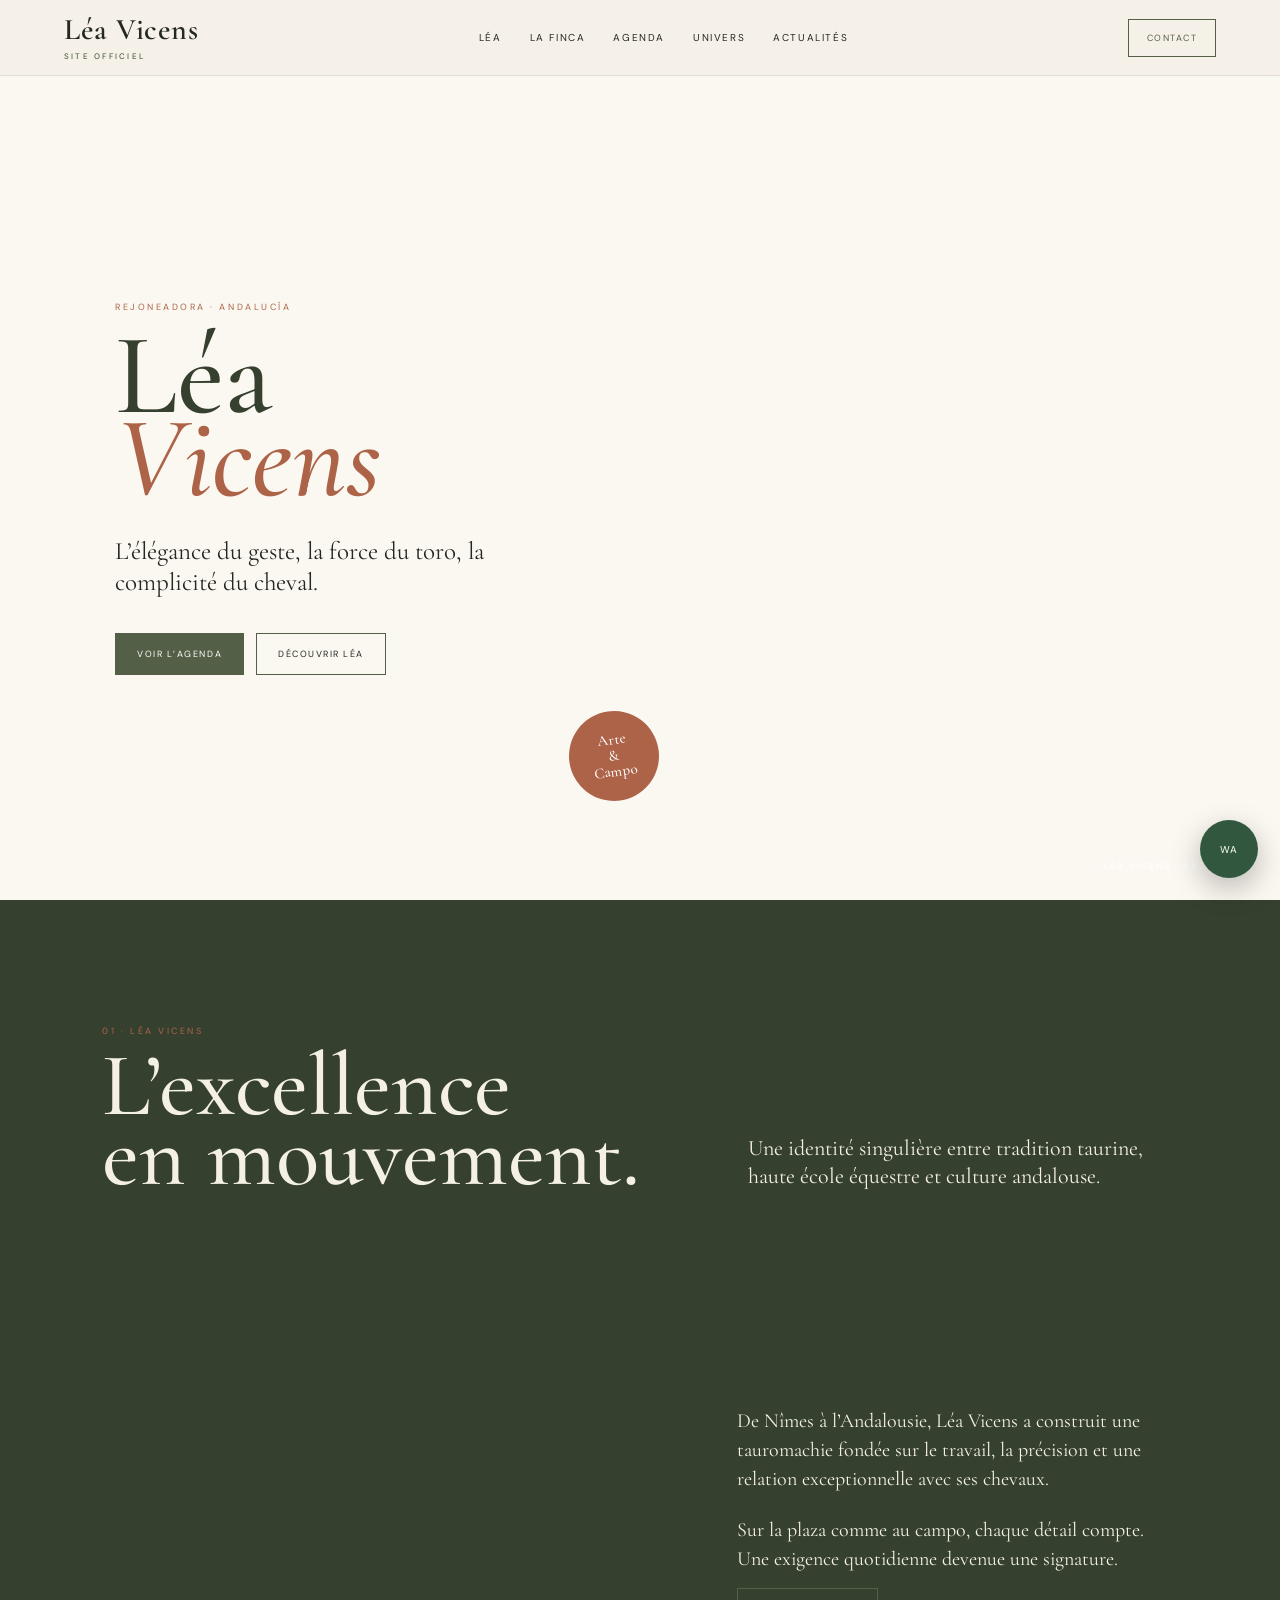
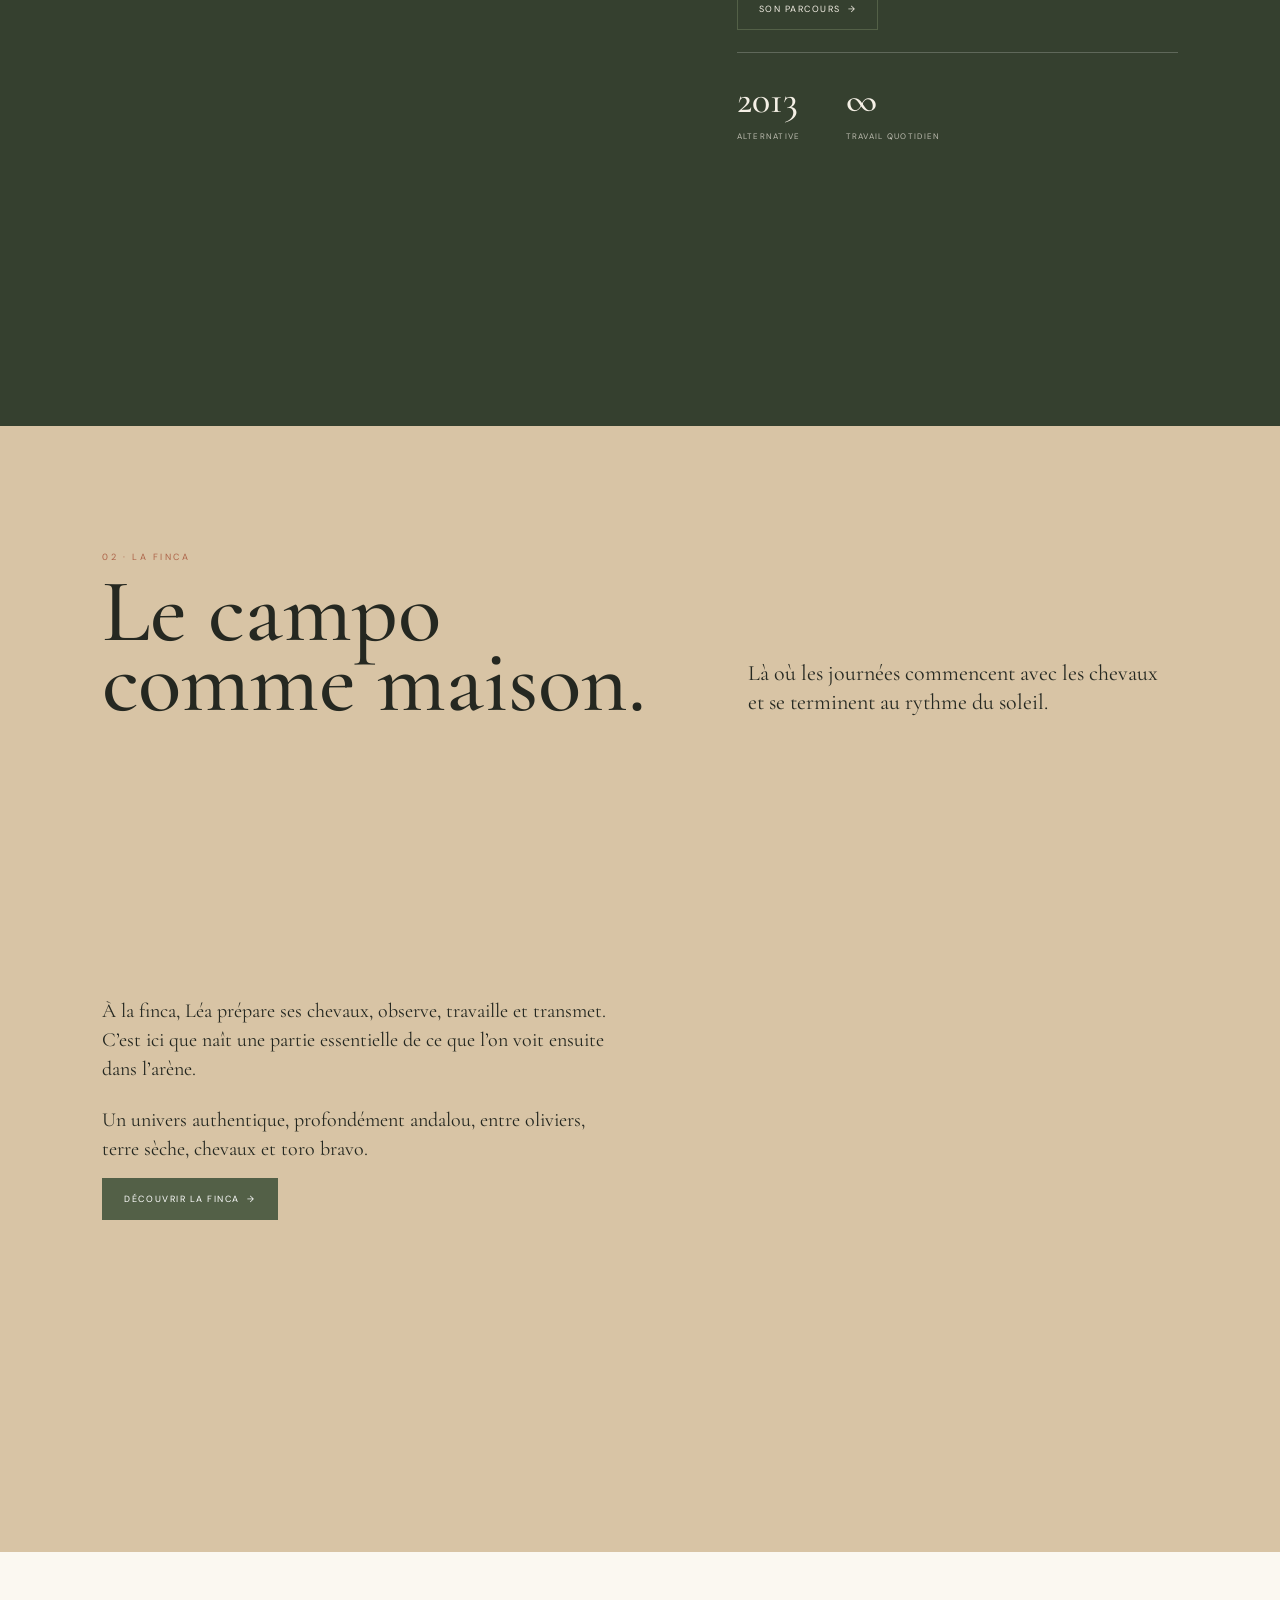
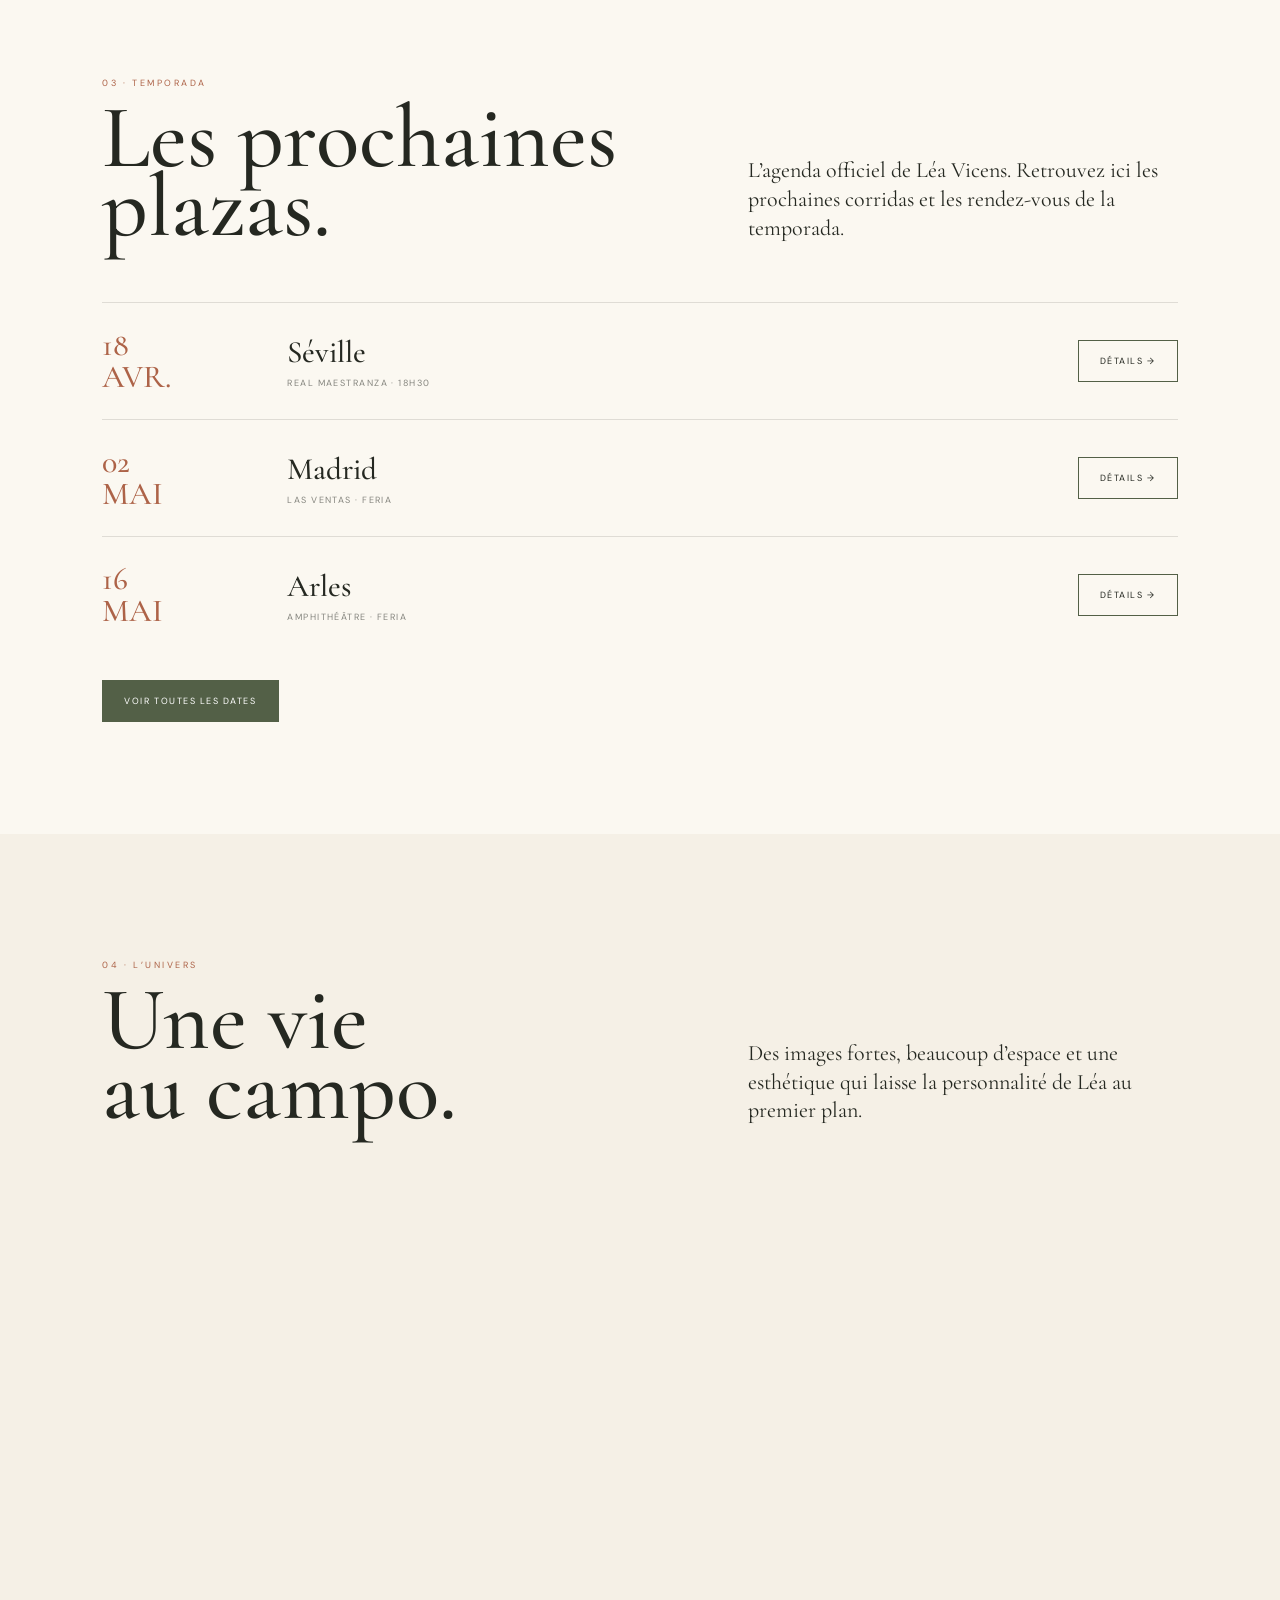
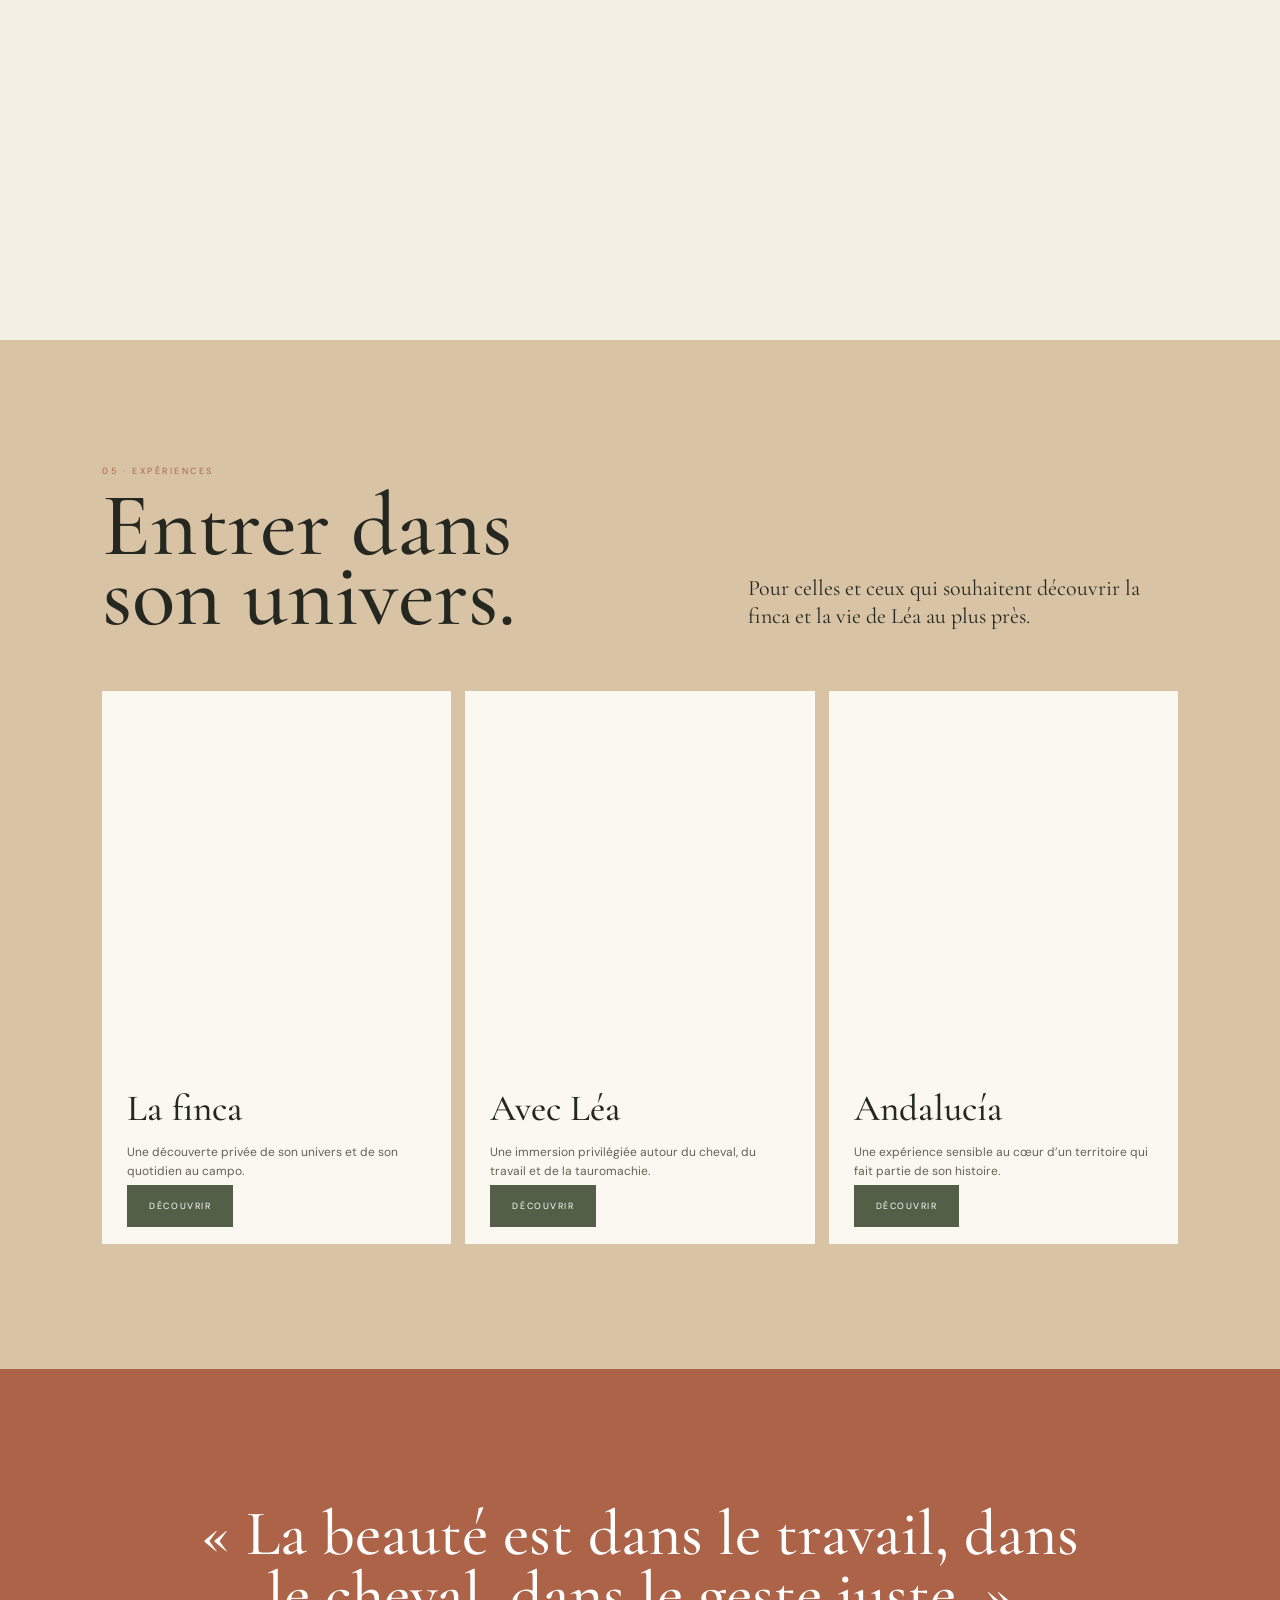
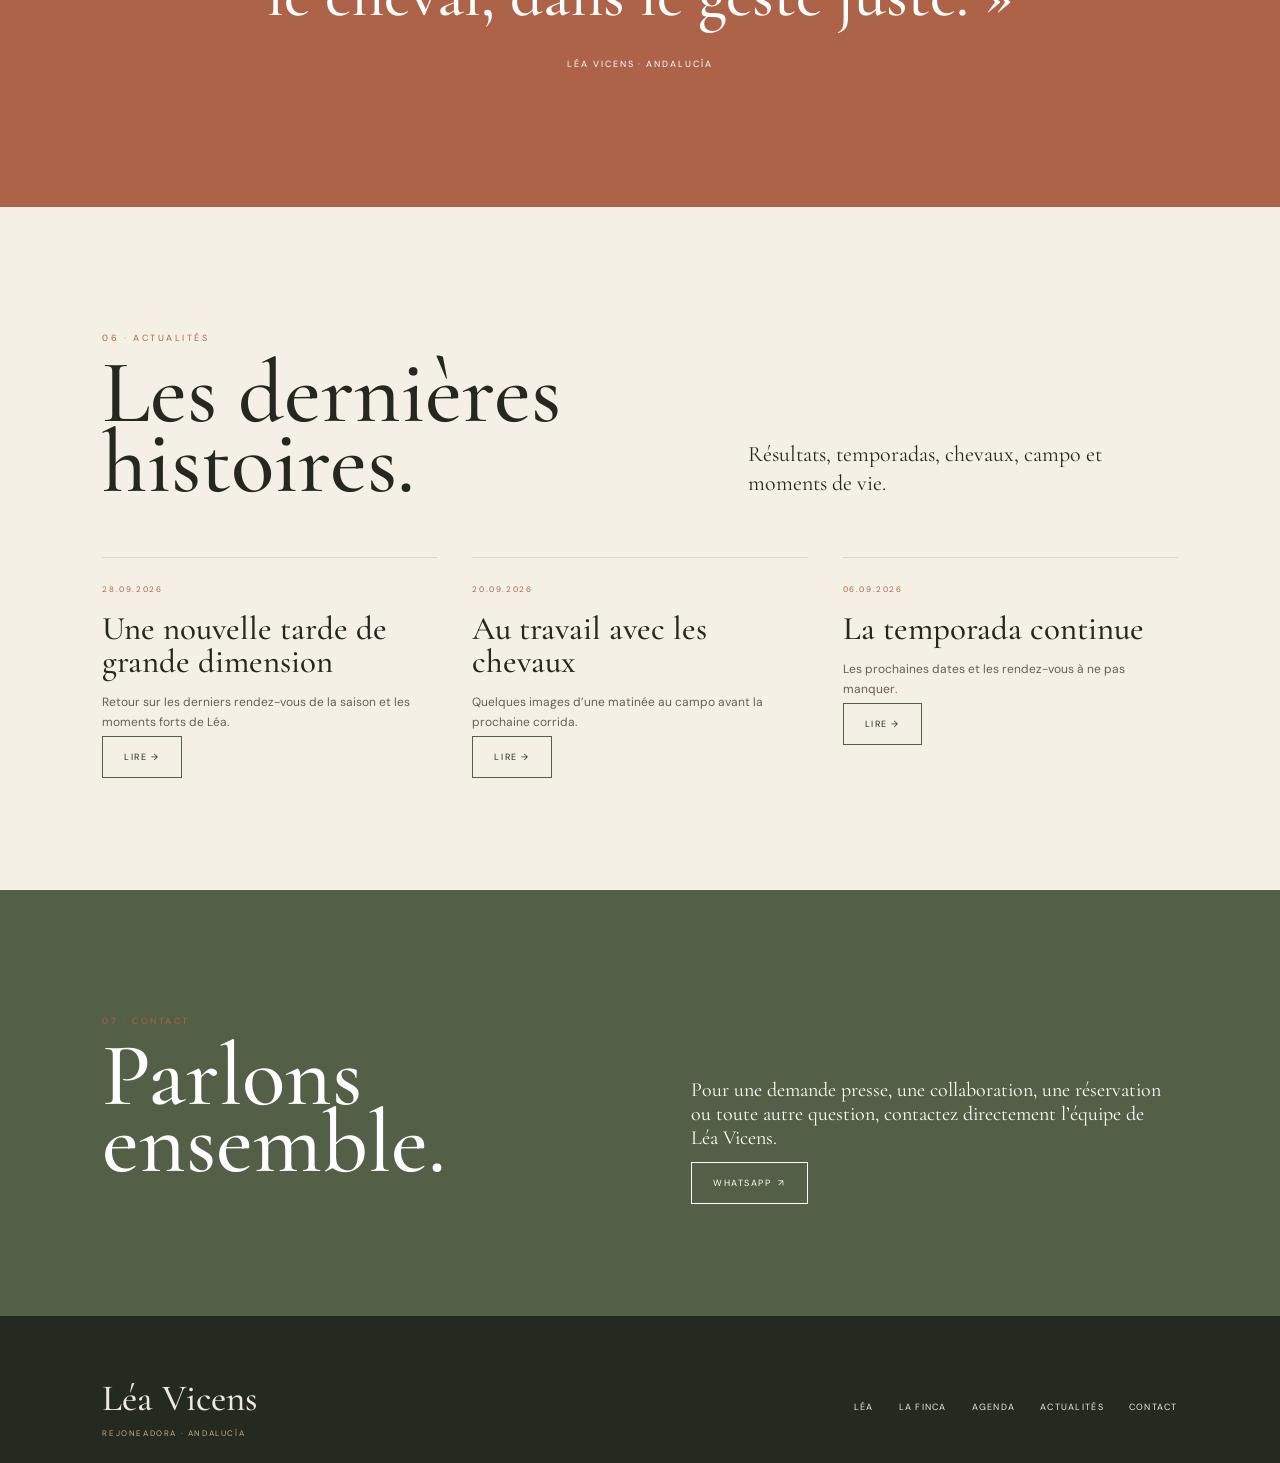
==== index.html @ 9c81cb66 "Add files via upload" ====
<!doctype html>
<html lang="fr">
<head>
<meta charset="utf-8">
<meta name="viewport" content="width=device-width,initial-scale=1">
<title>Léa Vicens — Site officiel · Concept</title>
<link rel="preconnect" href="https://fonts.googleapis.com">
<link href="https://fonts.googleapis.com/css2?family=Cormorant+Garamond:wght@400;500;600;700&family=DM+Sans:wght@400;500;600&display=swap" rel="stylesheet">
<style>
:root{--olive:#536047;--olive2:#35402f;--terr:#ad6348;--sand:#d8c4a5;--cream:#f5f0e6;--paper:#fbf8f1;--ink:#252821;--white:#fffdf8}
*{box-sizing:border-box}html{scroll-behavior:smooth}body{margin:0;background:var(--cream);color:var(--ink);font-family:"DM Sans",sans-serif}
a{color:inherit;text-decoration:none}.nav{height:76px;position:fixed;z-index:20;top:0;left:0;right:0;display:flex;align-items:center;justify-content:space-between;padding:0 5vw;background:rgba(245,240,230,.88);backdrop-filter:blur(16px);border-bottom:1px solid #25282118}
.brand{font:600 30px/1 "Cormorant Garamond";letter-spacing:.03em}.brand small{display:block;font:500 8px/1 "DM Sans";letter-spacing:.28em;text-transform:uppercase;margin-top:7px;color:var(--olive)}
.links{display:flex;gap:28px;text-transform:uppercase;font-size:10px;letter-spacing:.16em}.links a:hover{color:var(--terr)}
.reserve{padding:12px 18px;border:1px solid var(--olive);font-size:9px;letter-spacing:.16em;text-transform:uppercase;color:var(--olive)}
.hero{min-height:100svh;padding-top:76px;display:grid;grid-template-columns:48% 52%;background:var(--paper)}
.hero-left{display:flex;flex-direction:column;justify-content:center;padding:8vw 6vw 8vw 9vw;position:relative}
.eyebrow{font-size:9px;letter-spacing:.28em;text-transform:uppercase;color:var(--terr)}
.hero h1{font:500 clamp(76px,9vw,145px)/.72 "Cormorant Garamond";margin:22px 0 35px;color:var(--olive2)}
.hero h1 em{font-style:italic;color:var(--terr)}
.hero-copy{font:400 25px/1.25 "Cormorant Garamond";max-width:450px;margin-bottom:34px}
.actions{display:flex;gap:12px;flex-wrap:wrap}.btn{padding:14px 21px;font-size:9px;letter-spacing:.17em;text-transform:uppercase;border:1px solid var(--olive);transition:.25s}.btn.primary{background:var(--olive);color:#fff}.btn:hover{background:var(--terr);border-color:var(--terr);color:#fff}
.hero-right{position:relative;min-height:calc(100svh - 76px);background:url("https://images.unsplash.com/photo-1516734212186-a967f81ad0d7?auto=format&fit=crop&w=1500&q=88") center/cover}
.hero-right:after{content:"LÉA VICENS  ·  ANDALUCÍA";position:absolute;bottom:28px;right:30px;color:white;font-size:9px;letter-spacing:.22em}
.seal{position:absolute;left:-45px;bottom:12%;width:90px;height:90px;border-radius:50%;background:var(--terr);color:white;display:grid;place-items:center;text-align:center;font:500 15px/1.05 "Cormorant Garamond";transform:rotate(-8deg);z-index:2}
.section{padding:125px 8vw}.section.olive{background:var(--olive2);color:var(--cream)}.section.sand{background:var(--sand)}
.head{display:flex;justify-content:space-between;gap:50px;align-items:flex-end;margin-bottom:60px}.head h2{font:500 clamp(55px,7vw,95px)/.78 "Cormorant Garamond";margin:14px 0 0}.lead{max-width:430px;font:400 22px/1.3 "Cormorant Garamond"}
.story{display:grid;grid-template-columns:1fr .85fr;gap:9vw;align-items:center}.story-img{height:650px;background:url("https://images.unsplash.com/photo-1534773728080-33d31da27ae5?auto=format&fit=crop&w=1200&q=88") center/cover}.story-copy p{font:20px/1.45 "Cormorant Garamond";margin:0 0 22px}.smallline{display:flex;gap:45px;border-top:1px solid #ffffff35;padding-top:24px;margin-top:35px}.smallline b{font:38px "Cormorant Garamond";font-weight:500;display:block}.smallline span{font-size:8px;letter-spacing:.16em;text-transform:uppercase;opacity:.7}
.agenda{background:var(--paper)}.agenda-row{display:grid;grid-template-columns:150px 1fr auto;gap:35px;align-items:center;border-top:1px solid #25282122;padding:26px 0}.agenda-row:last-child{border-bottom:1px solid #25282122}.date{font:500 32px/1 "Cormorant Garamond";color:var(--terr)}.place{font:500 31px "Cormorant Garamond"}.detail{font-size:9px;letter-spacing:.16em;text-transform:uppercase;opacity:.55;margin-top:6px}
.gallery{display:grid;grid-template-columns:1.05fr .95fr .95fr;grid-template-rows:310px 310px;gap:10px}.g{background-size:cover;background-position:center}.g1{grid-row:span 2;background-image:url("https://images.unsplash.com/photo-1553284965-83fd3e82fa5a?auto=format&fit=crop&w=1200&q=88")}.g2{background-image:url("https://images.unsplash.com/photo-1551884831-bbf3cdc6469e?auto=format&fit=crop&w=1000&q=88")}.g3{background-image:url("https://images.unsplash.com/photo-1520637836862-4d197d17c46a?auto=format&fit=crop&w=1000&q=88")}.g4{background-image:url("https://images.unsplash.com/photo-1500534623283-312aade485b7?auto=format&fit=crop&w=1000&q=88")}.g5{background-image:url("https://images.unsplash.com/photo-1504595403659-9088ce801e29?auto=format&fit=crop&w=1000&q=88")}
.cards{display:grid;grid-template-columns:repeat(3,1fr);gap:14px}.card{background:var(--paper)}.card-img{height:370px;background-size:cover;background-position:center}.c1{background-image:url("https://images.unsplash.com/photo-1553284965-83fd3e82fa5a?auto=format&fit=crop&w=1000&q=88")}.c2{background-image:url("https://images.unsplash.com/photo-1516734212186-a967f81ad0d7?auto=format&fit=crop&w=1000&q=88")}.c3{background-image:url("https://images.unsplash.com/photo-1534773728080-33d31da27ae5?auto=format&fit=crop&w=1000&q=88")}.cardbody{padding:25px 25px 30px}.card h3{font:500 37px "Cormorant Garamond";margin:0 0 10px}.card p{font-size:12px;line-height:1.6;color:#666054}
.quote{padding:135px 10vw;text-align:center;background:var(--terr);color:#fff}.quote p{font:500 clamp(42px,5vw,70px)/.95 "Cormorant Garamond";max-width:900px;margin:0 auto 25px}.quote small{font-size:9px;letter-spacing:.22em;text-transform:uppercase}
.news{display:grid;grid-template-columns:repeat(3,1fr);gap:35px}.news article{border-top:1px solid #25282122;padding-top:18px}.news time{font-size:8px;letter-spacing:.2em;text-transform:uppercase;color:var(--terr)}.news h3{font:500 33px/1 "Cormorant Garamond";margin:15px 0}.news p{font-size:12px;line-height:1.6;color:#665f54}
.contact{background:var(--olive);color:white;display:grid;grid-template-columns:1fr 1fr;gap:8vw;align-items:end}.contact h2{font:500 clamp(60px,7vw,100px)/.75 "Cormorant Garamond";margin:15px 0}.contact p{font:20px "Cormorant Garamond";max-width:470px}.contact .btn{border-color:#fff;color:#fff}.contact .btn:hover{border-color:var(--terr);background:var(--terr)}
footer{background:#252a20;color:#eee8dc;padding:60px 8vw 25px;display:flex;justify-content:space-between;gap:40px}.footerbrand{font:500 37px "Cormorant Garamond"}.footerbrand span{display:block;font:8px "DM Sans";letter-spacing:.2em;text-transform:uppercase;color:#c6a98c;margin-top:7px}.footlinks{font-size:9px;letter-spacing:.14em;text-transform:uppercase;display:flex;gap:25px;align-items:center}
.wa{position:fixed;z-index:30;right:22px;bottom:22px;width:58px;height:58px;border-radius:50%;background:#31583e;color:white;display:grid;place-items:center;font-size:10px;letter-spacing:.1em;box-shadow:0 10px 30px #0004}
@media(max-width:850px){
 .links{display:none}.reserve{display:none}.nav{height:68px}.hero{grid-template-columns:1fr;padding-top:68px}.hero-left{min-height:72vh;padding:80px 8vw 55px}.hero-right{min-height:58vh}.seal{left:auto;right:20px;bottom:30px}
 .section{padding:85px 7vw}.head{display:block;margin-bottom:42px}.lead{margin-top:25px}.story{grid-template-columns:1fr;gap:35px}.story-img{height:510px}.agenda-row{grid-template-columns:70px 1fr;gap:18px}.agenda-row .btn{grid-column:2;justify-self:start}.place{font-size:28px}
 .gallery{grid-template-columns:1fr 1fr;grid-template-rows:250px 250px 250px}.g1{grid-row:span 2}.g5{grid-column:span 2}.cards,.news{grid-template-columns:1fr}.card-img{height:340px}.quote{padding:95px 8vw}.contact{grid-template-columns:1fr}.contact h2{font-size:70px}footer{display:block}.footlinks{margin-top:30px;flex-wrap:wrap}
}
</style>
</head>
<body>
<nav class="nav"><a class="brand" href="#">Léa Vicens<small>Site officiel</small></a><div class="links"><a href="#lea">Léa</a><a href="#finca">La finca</a><a href="#agenda">Agenda</a><a href="#univers">Univers</a><a href="#actualites">Actualités</a></div><a class="reserve" href="#contact">Contact</a></nav>

<section class="hero">
 <div class="hero-left"><div class="eyebrow">Rejoneadora · Andalucía</div><h1>Léa<br><em>Vicens</em></h1><div class="hero-copy">L’élégance du geste, la force du toro, la complicité du cheval.</div><div class="actions"><a class="btn primary" href="#agenda">Voir l’agenda</a><a class="btn" href="#lea">Découvrir Léa</a></div></div>
 <div class="hero-right"><div class="seal">Arte<br>&amp;<br>Campo</div></div>
</section>

<section class="section olive" id="lea"><div class="head"><div><div class="eyebrow">01 · Léa Vicens</div><h2>L’excellence<br>en mouvement.</h2></div><div class="lead">Une identité singulière entre tradition taurine, haute école équestre et culture andalouse.</div></div>
 <div class="story"><div class="story-img"></div><div class="story-copy"><p>De Nîmes à l’Andalousie, Léa Vicens a construit une tauromachie fondée sur le travail, la précision et une relation exceptionnelle avec ses chevaux.</p><p>Sur la plaza comme au campo, chaque détail compte. Une exigence quotidienne devenue une signature.</p><a class="btn" href="#">Son parcours&nbsp; →</a><div class="smallline"><div><b>2013</b><span>Alternative</span></div><div><b>∞</b><span>Travail quotidien</span></div></div></div></div>
</section>

<section class="section sand" id="finca"><div class="head"><div><div class="eyebrow">02 · La finca</div><h2>Le campo<br>comme maison.</h2></div><div class="lead">Là où les journées commencent avec les chevaux et se terminent au rythme du soleil.</div></div>
 <div class="story"><div class="story-copy"><p>À la finca, Léa prépare ses chevaux, observe, travaille et transmet. C’est ici que naît une partie essentielle de ce que l’on voit ensuite dans l’arène.</p><p>Un univers authentique, profondément andalou, entre oliviers, terre sèche, chevaux et toro bravo.</p><a class="btn primary" href="#">Découvrir la finca&nbsp; →</a></div><div class="story-img" style="background-image:url('https://images.unsplash.com/photo-1500534623283-312aade485b7?auto=format&fit=crop&w=1200&q=88')"></div></div>
</section>

<section class="section agenda" id="agenda"><div class="head"><div><div class="eyebrow">03 · Temporada</div><h2>Les prochaines<br>plazas.</h2></div><div class="lead">L’agenda officiel de Léa Vicens. Retrouvez ici les prochaines corridas et les rendez-vous de la temporada.</div></div>
 <div class="agenda-row"><div class="date">18<br>AVR.</div><div><div class="place">Séville</div><div class="detail">Real Maestranza · 18h30</div></div><a class="btn" href="#">Détails →</a></div>
 <div class="agenda-row"><div class="date">02<br>MAI</div><div><div class="place">Madrid</div><div class="detail">Las Ventas · Feria</div></div><a class="btn" href="#">Détails →</a></div>
 <div class="agenda-row"><div class="date">16<br>MAI</div><div><div class="place">Arles</div><div class="detail">Amphithéâtre · Feria</div></div><a class="btn" href="#">Détails →</a></div>
 <div style="margin-top:35px"><a class="btn primary" href="#">Voir toutes les dates</a></div>
</section>

<section class="section" id="univers"><div class="head"><div><div class="eyebrow">04 · L’univers</div><h2>Une vie<br>au campo.</h2></div><div class="lead">Des images fortes, beaucoup d’espace et une esthétique qui laisse la personnalité de Léa au premier plan.</div></div>
 <div class="gallery"><div class="g g1"></div><div class="g g2"></div><div class="g g3"></div><div class="g g4"></div><div class="g g5"></div></div>
</section>

<section class="section sand"><div class="head"><div><div class="eyebrow">05 · Expériences</div><h2>Entrer dans<br>son univers.</h2></div><div class="lead">Pour celles et ceux qui souhaitent découvrir la finca et la vie de Léa au plus près.</div></div>
 <div class="cards"><article class="card"><div class="card-img c1"></div><div class="cardbody"><h3>La finca</h3><p>Une découverte privée de son univers et de son quotidien au campo.</p><a class="btn primary" href="#">Découvrir</a></div></article><article class="card"><div class="card-img c2"></div><div class="cardbody"><h3>Avec Léa</h3><p>Une immersion privilégiée autour du cheval, du travail et de la tauromachie.</p><a class="btn primary" href="#">Découvrir</a></div></article><article class="card"><div class="card-img c3"></div><div class="cardbody"><h3>Andalucía</h3><p>Une expérience sensible au cœur d’un territoire qui fait partie de son histoire.</p><a class="btn primary" href="#">Découvrir</a></div></article></div>
</section>

<section class="quote"><p>« La beauté est dans le travail, dans le cheval, dans le geste juste. »</p><small>Léa Vicens · Andalucía</small></section>

<section class="section" id="actualites"><div class="head"><div><div class="eyebrow">06 · Actualités</div><h2>Les dernières<br>histoires.</h2></div><div class="lead">Résultats, temporadas, chevaux, campo et moments de vie.</div></div>
 <div class="news"><article><time>28.09.2026</time><h3>Une nouvelle tarde de grande dimension</h3><p>Retour sur les derniers rendez-vous de la saison et les moments forts de Léa.</p><a class="btn" href="#">Lire →</a></article><article><time>20.09.2026</time><h3>Au travail avec les chevaux</h3><p>Quelques images d’une matinée au campo avant la prochaine corrida.</p><a class="btn" href="#">Lire →</a></article><article><time>06.09.2026</time><h3>La temporada continue</h3><p>Les prochaines dates et les rendez-vous à ne pas manquer.</p><a class="btn" href="#">Lire →</a></article></div>
</section>

<section class="section contact" id="contact"><div><div class="eyebrow">07 · Contact</div><h2>Parlons<br>ensemble.</h2></div><div><p>Pour une demande presse, une collaboration, une réservation ou toute autre question, contactez directement l’équipe de Léa Vicens.</p><a class="btn" href="https://wa.me/33674379982?text=Bonjour%2C%20je%20souhaite%20contacter%20L%C3%A9a%20Vicens." target="_blank">WhatsApp&nbsp; ↗</a></div></section>

<footer><div class="footerbrand">Léa Vicens<span>Rejoneadora · Andalucía</span></div><div class="footlinks"><a href="#lea">Léa</a><a href="#finca">La finca</a><a href="#agenda">Agenda</a><a href="#actualites">Actualités</a><a href="#contact">Contact</a></div></footer>
<a class="wa" href="https://wa.me/33674379982" target="_blank">WA</a>
</body></html>
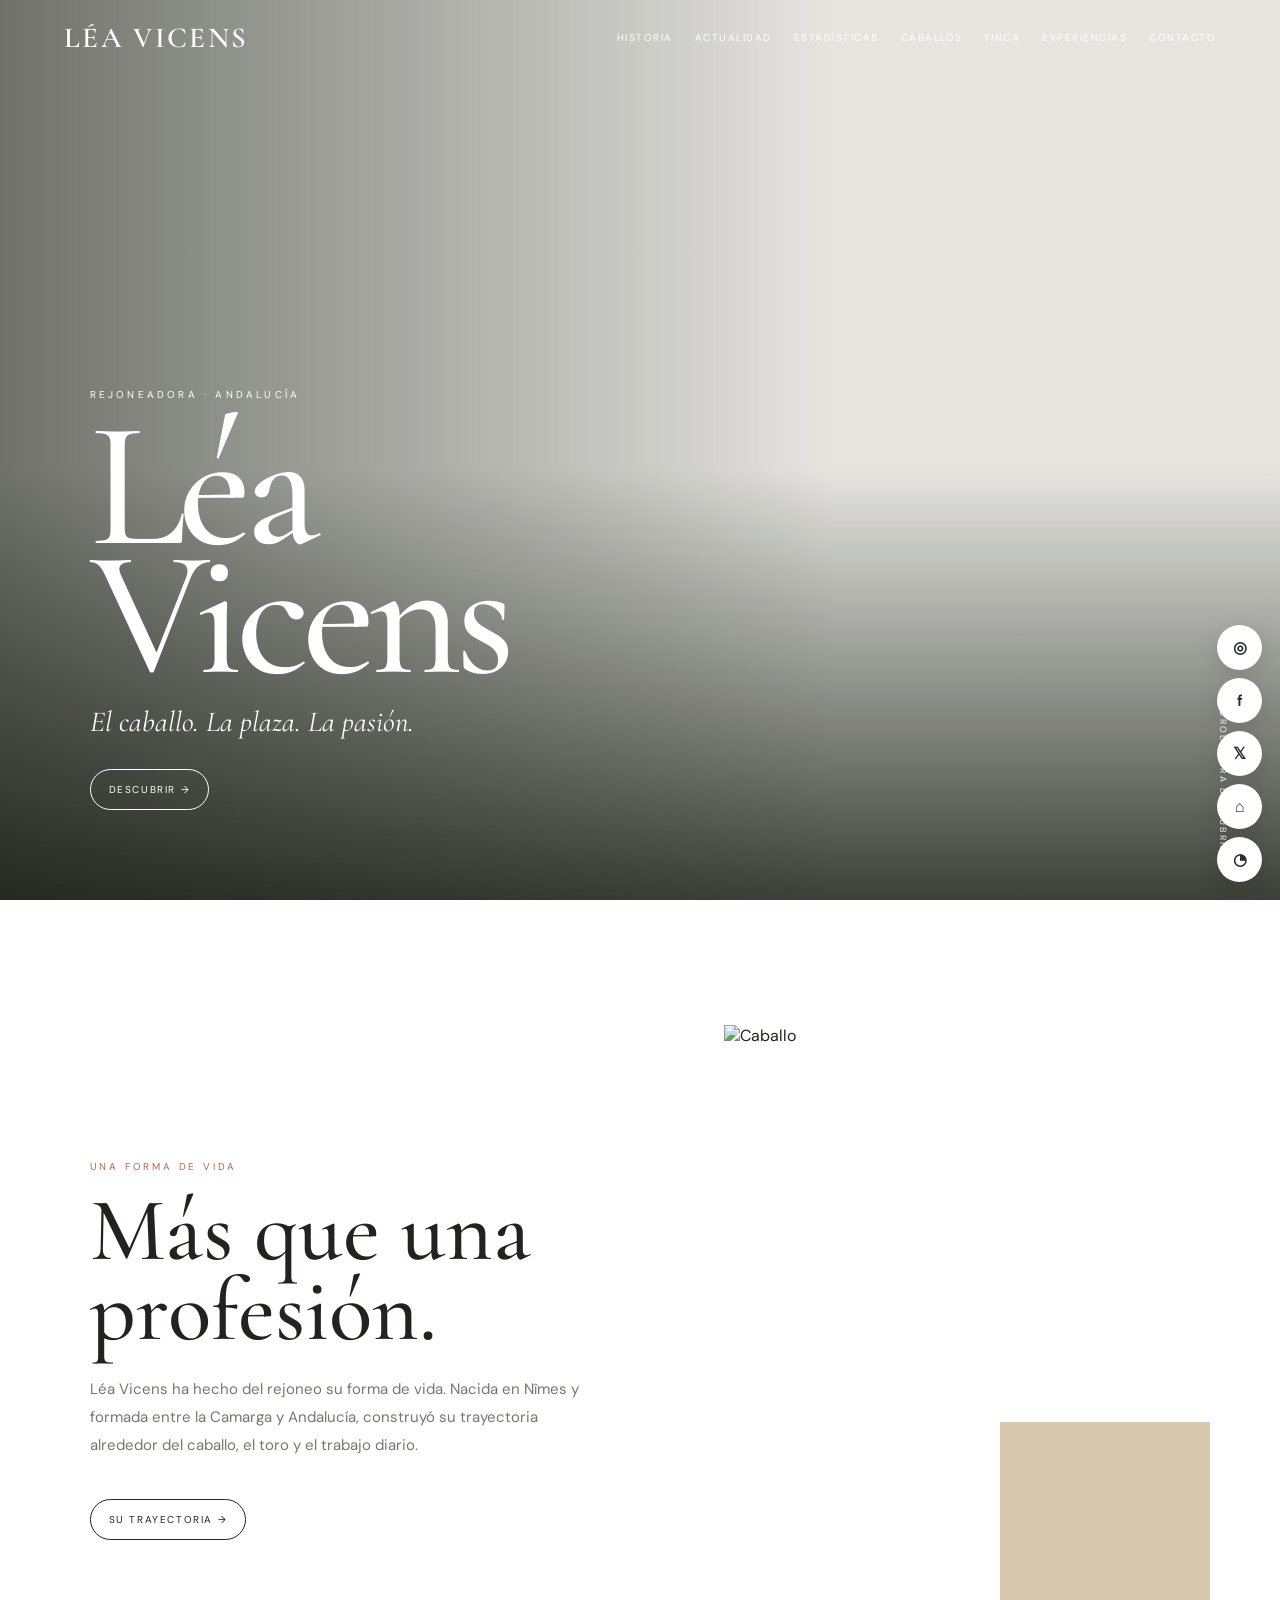
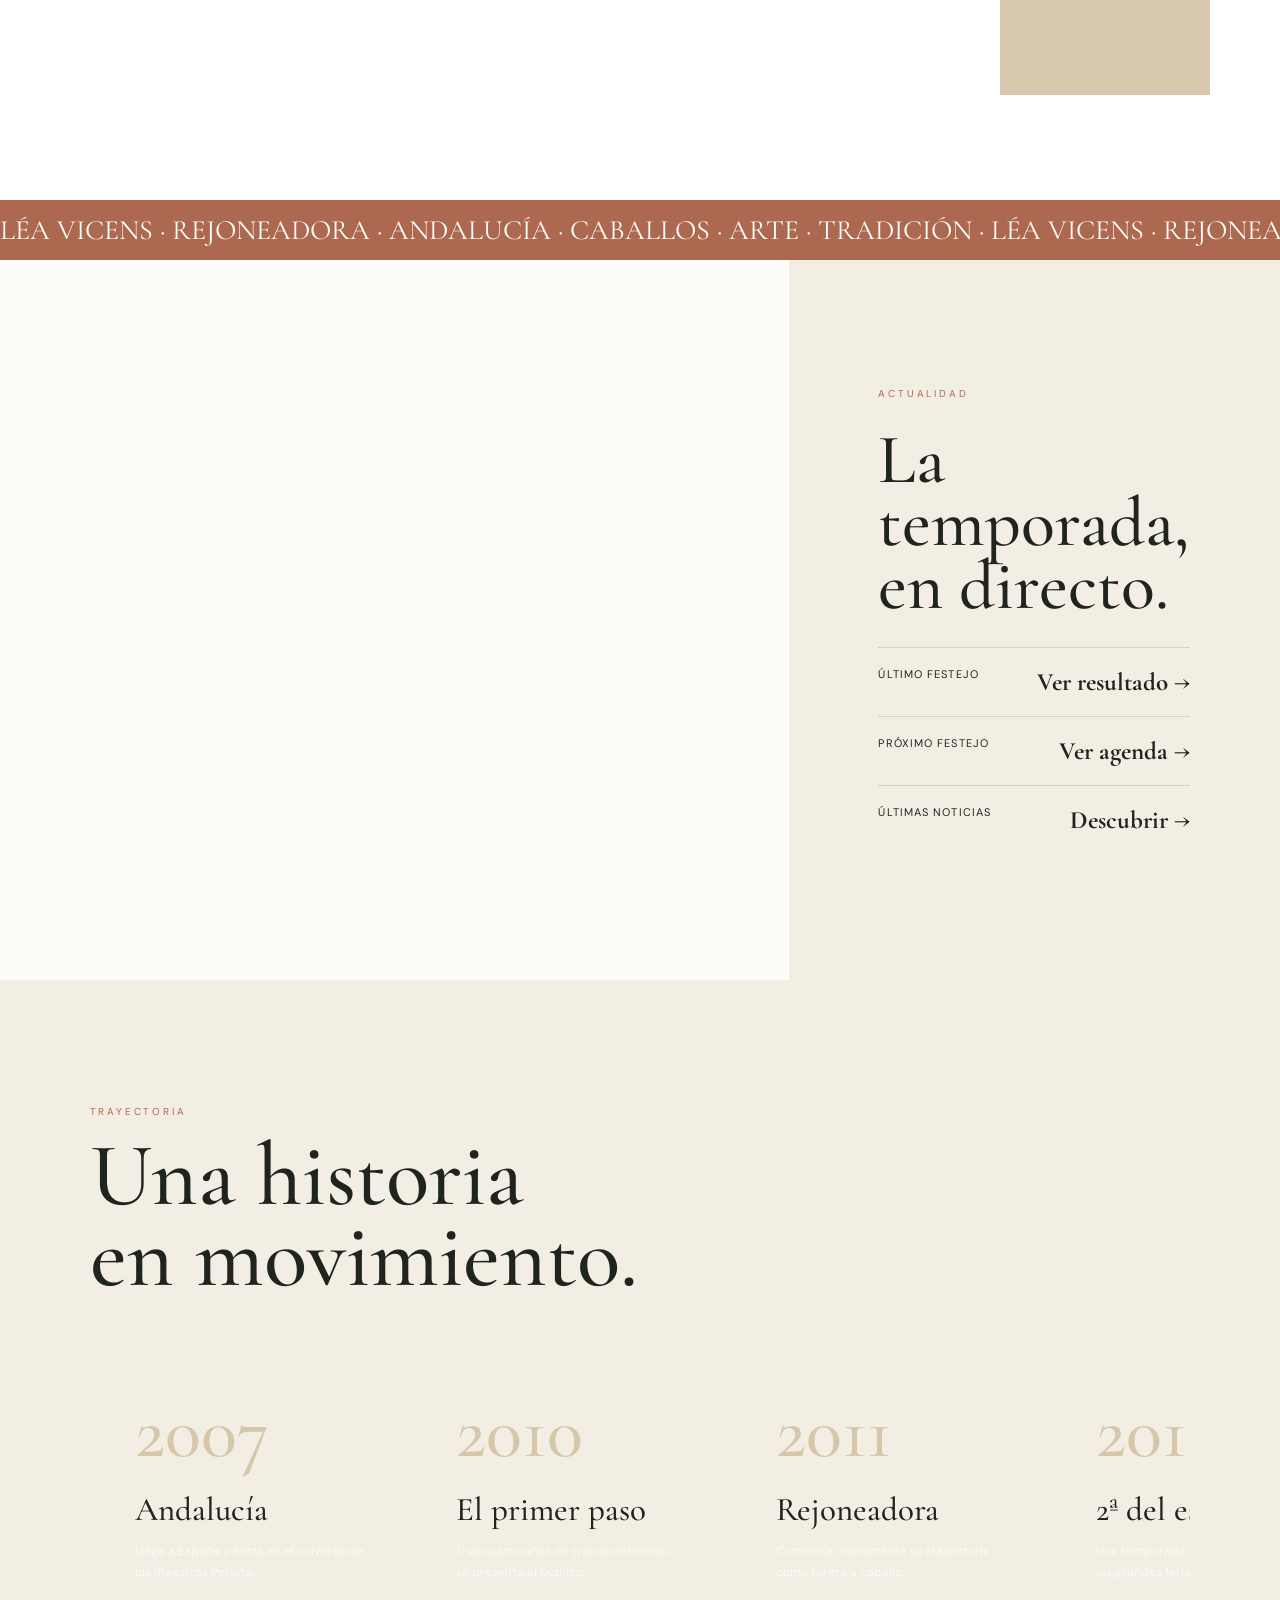
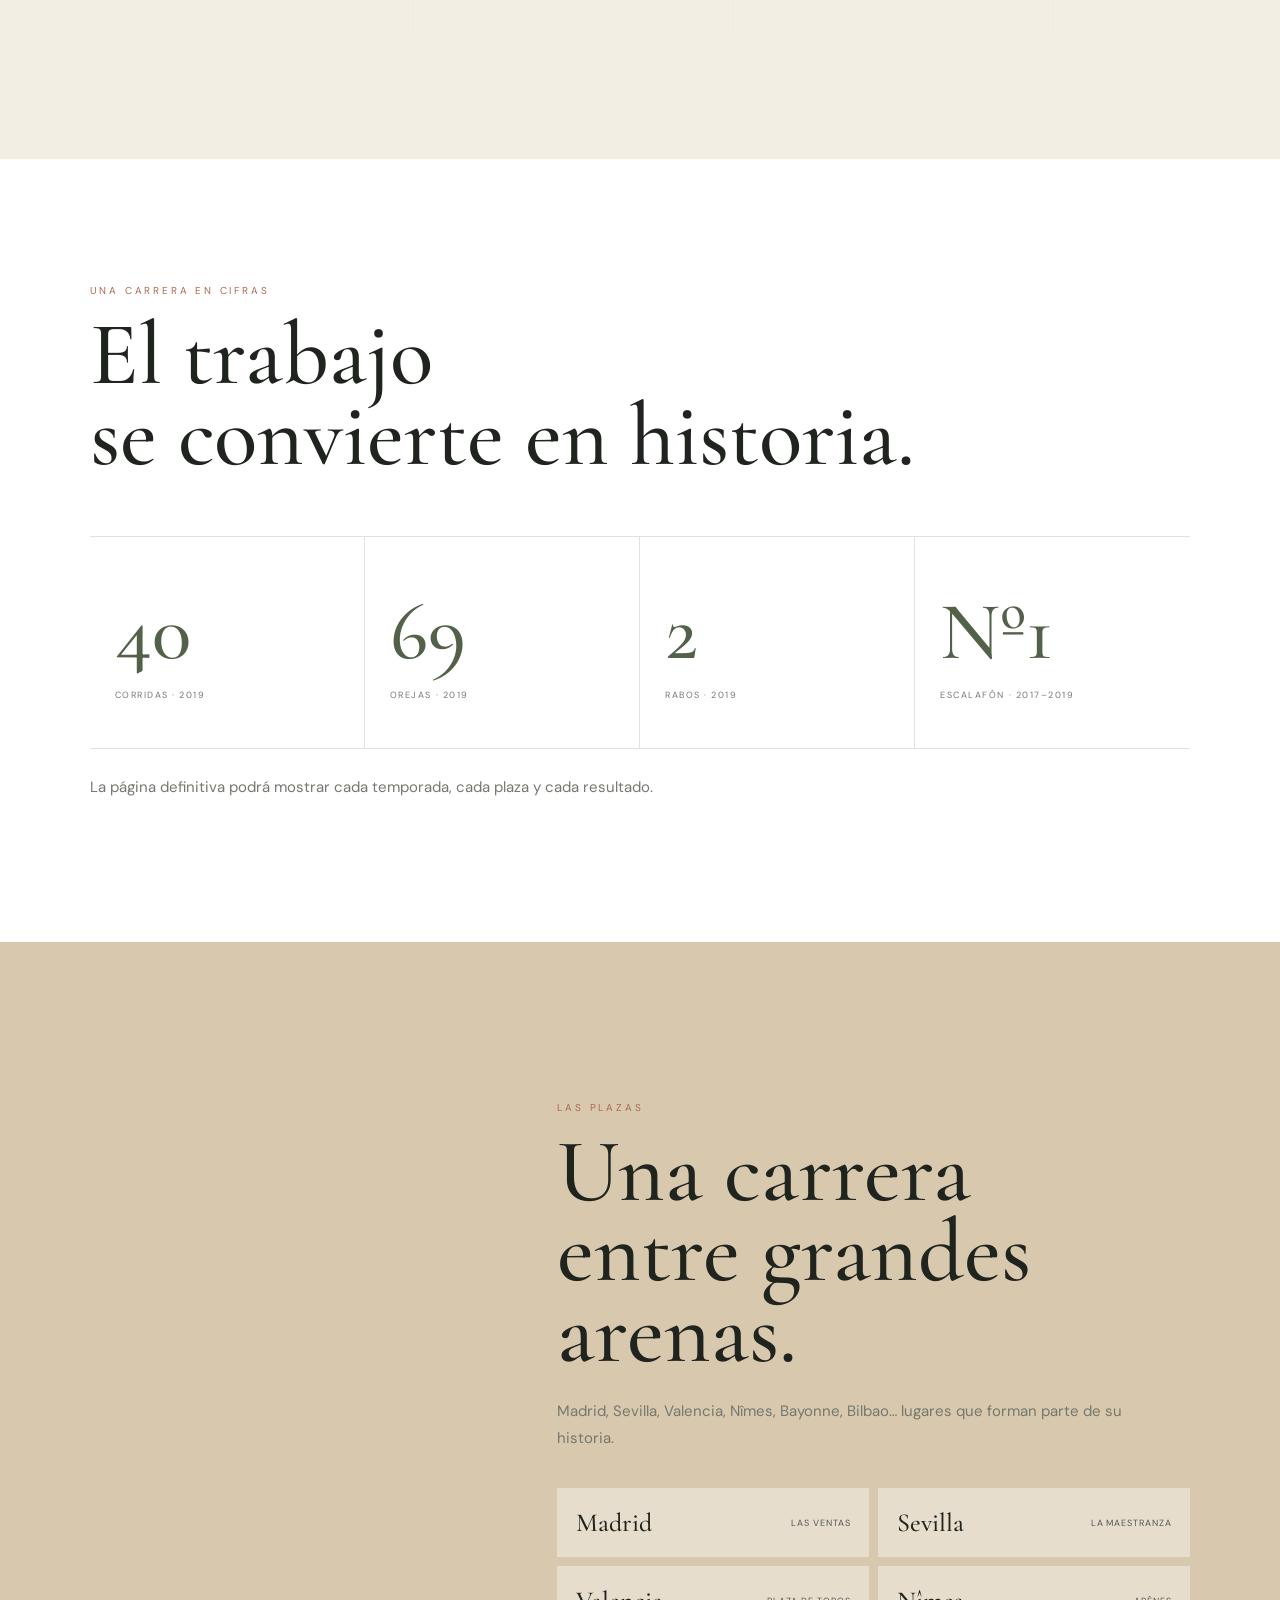
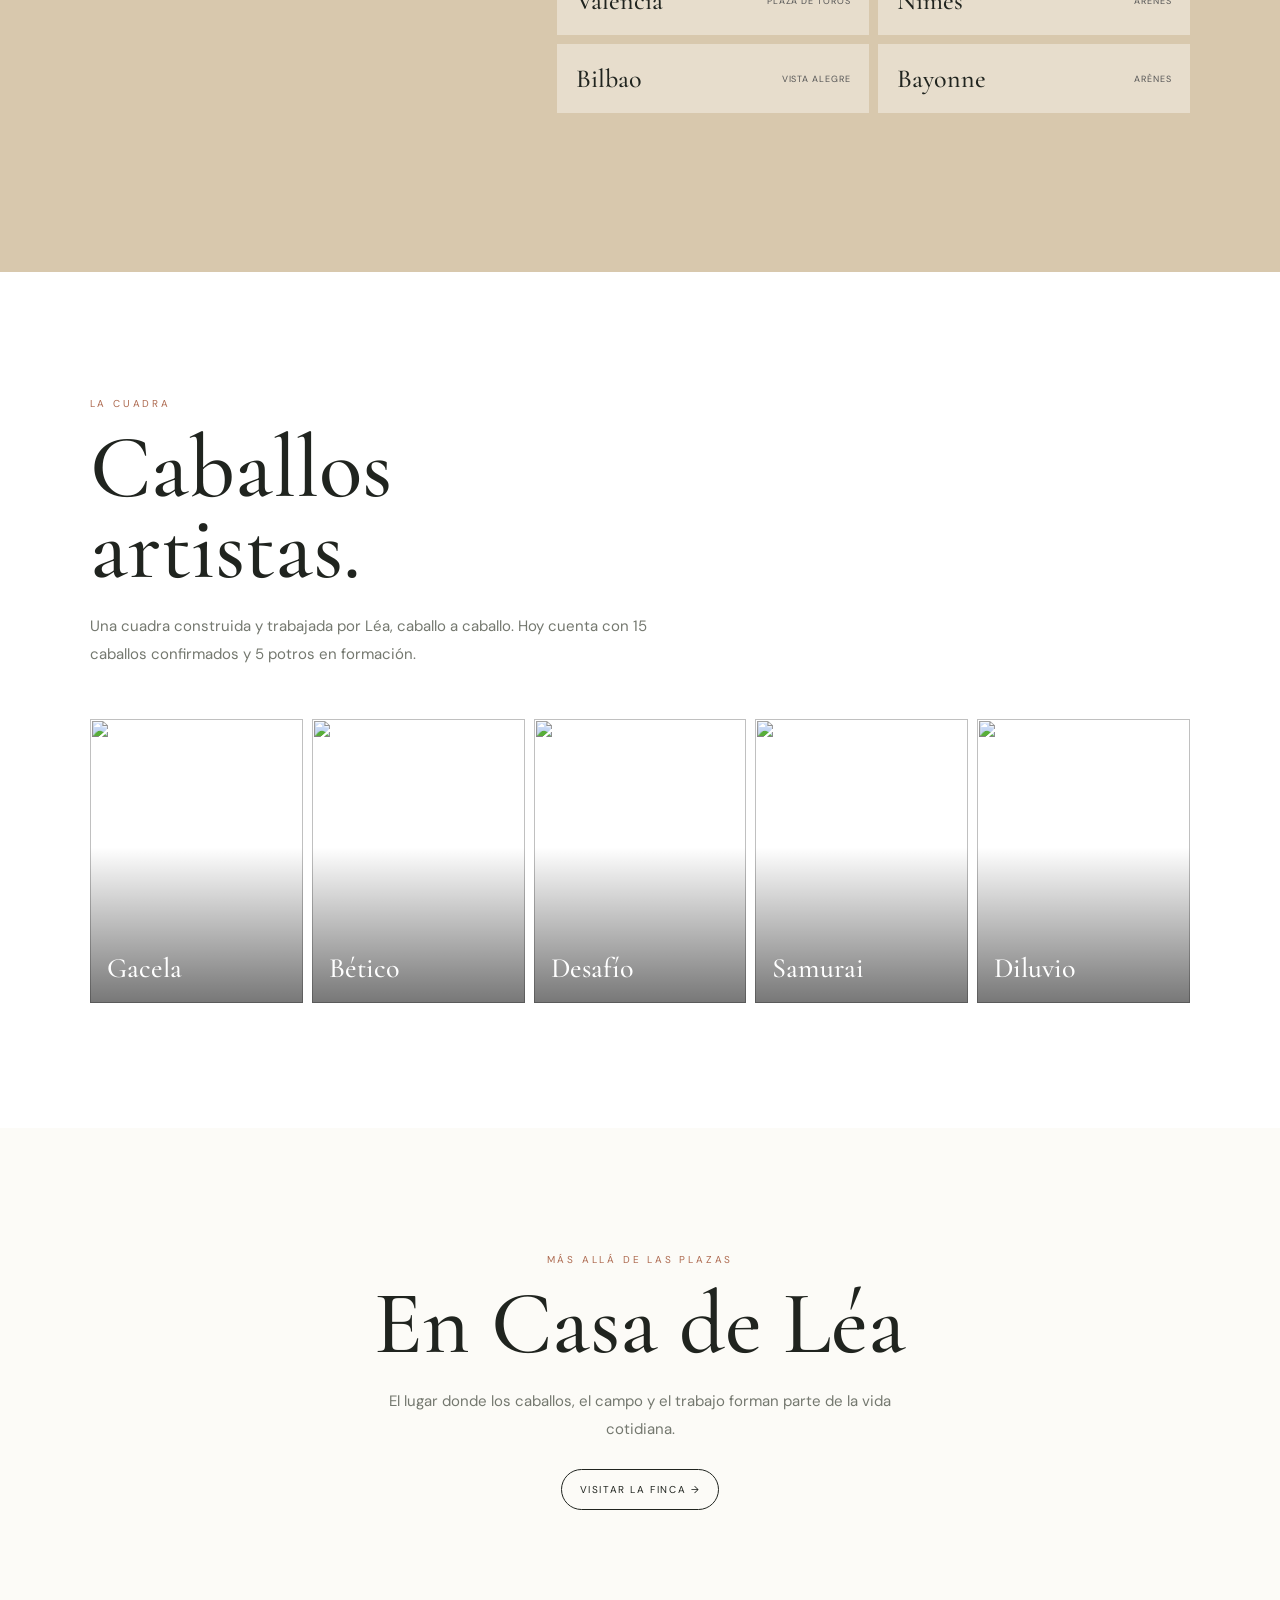
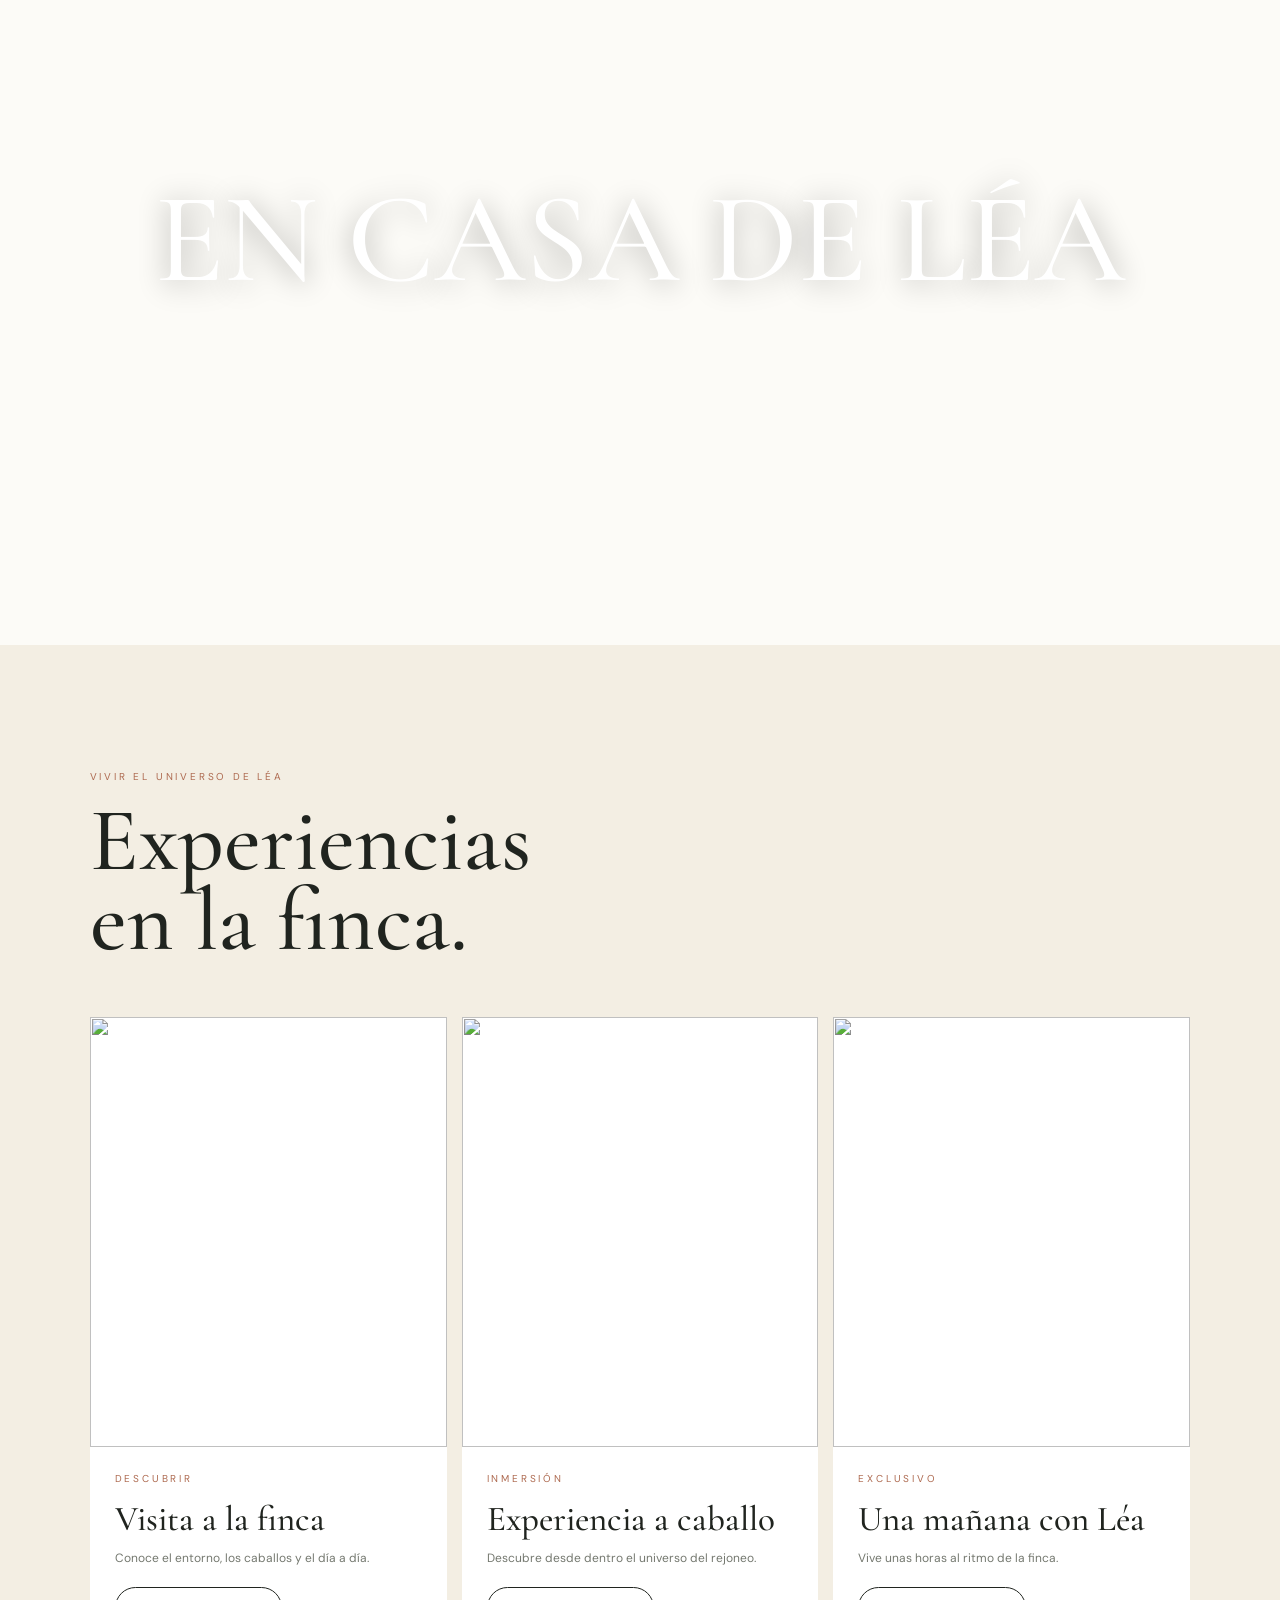
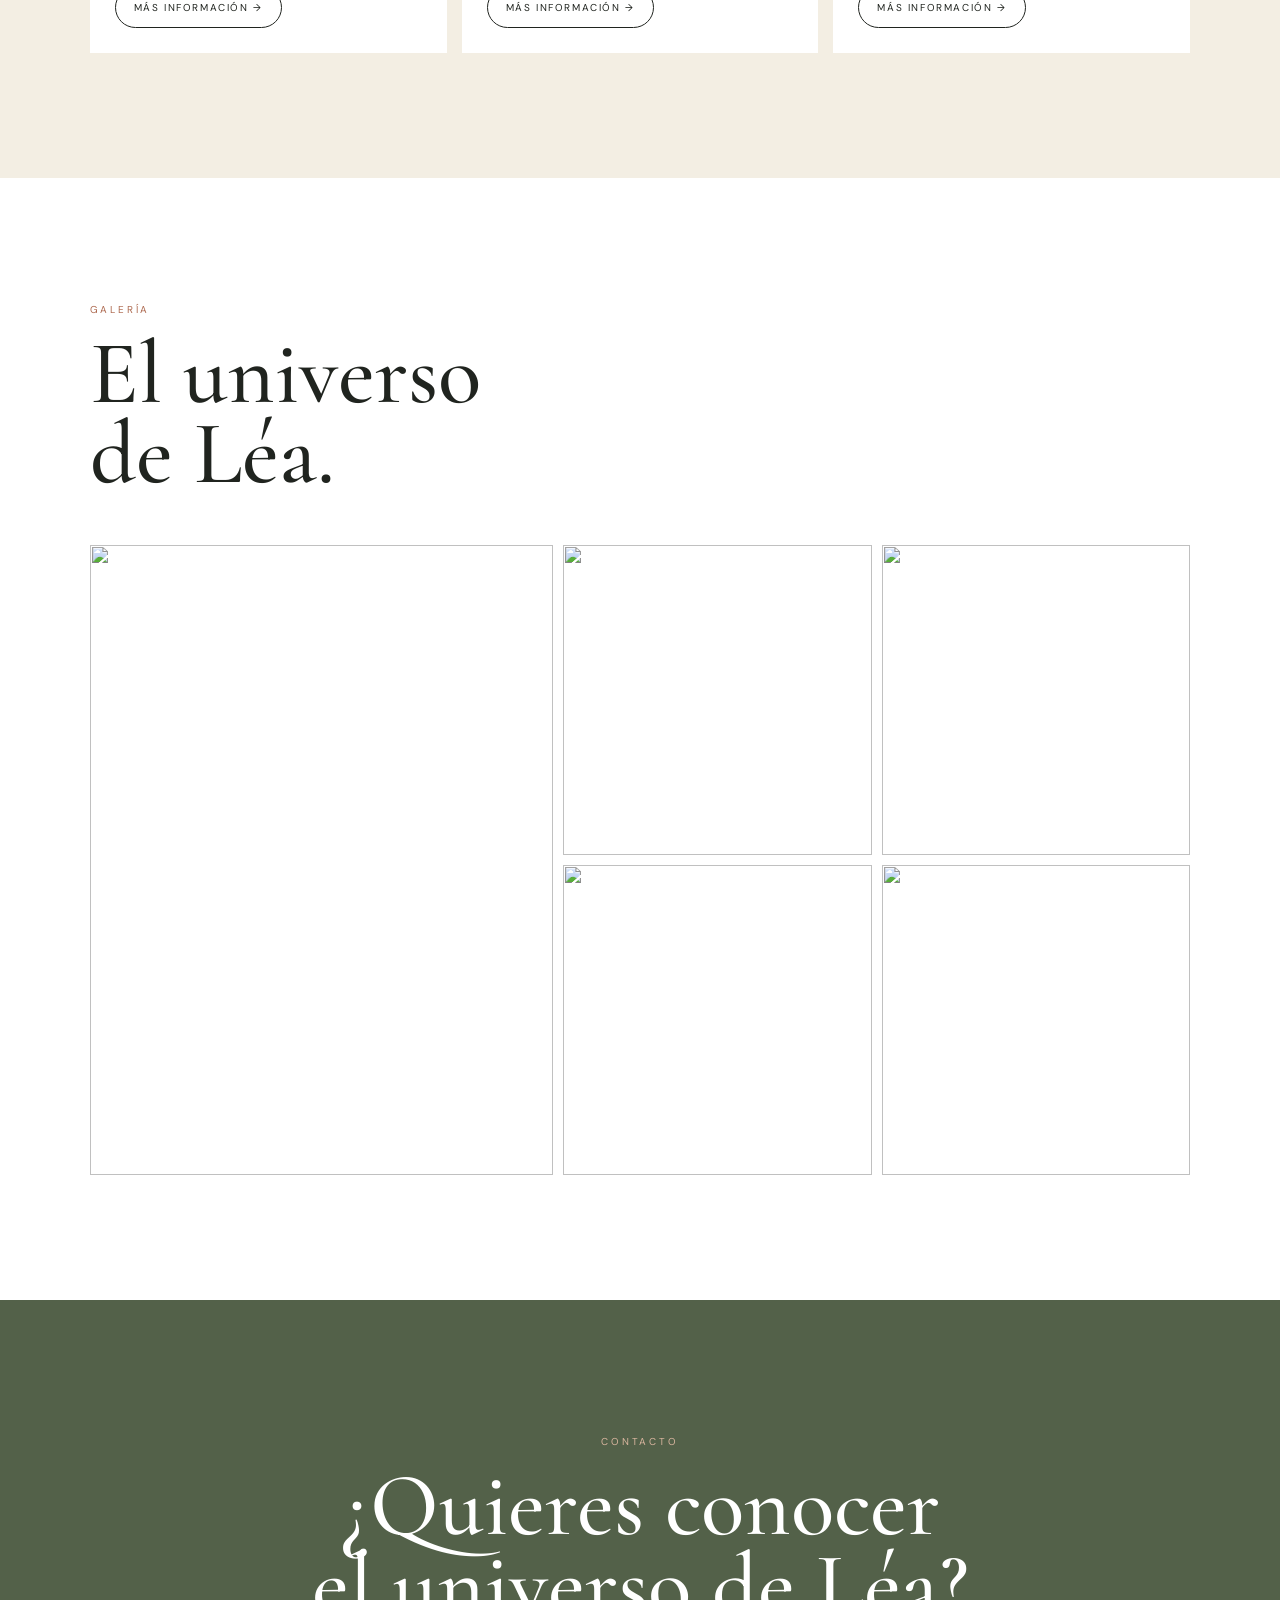
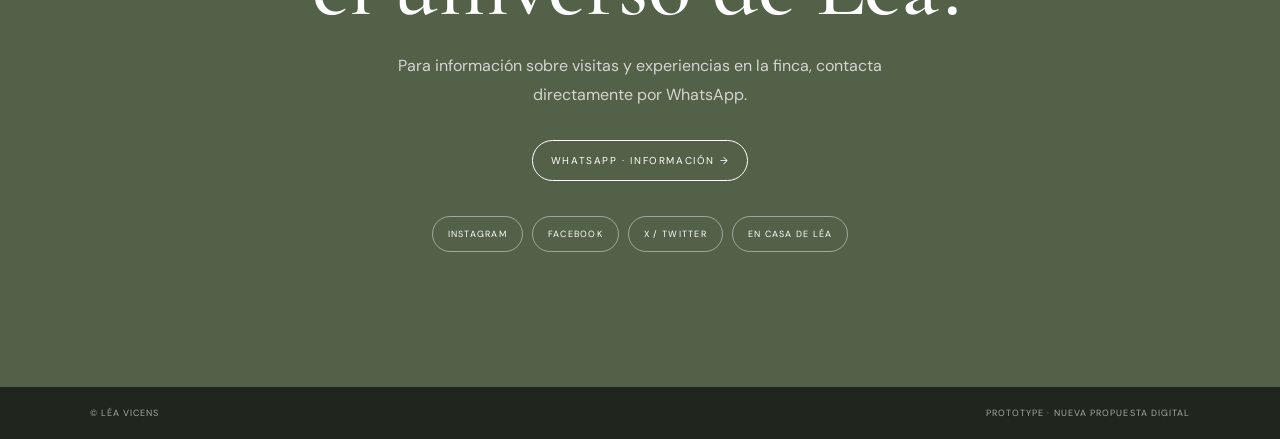
==== commit c2f6f611: "Add files via upload" ====
--- a/index.html
+++ b/index.html
@@ -1,85 +1,68 @@
 <!doctype html>
-<html lang="fr">
+<html lang="es">
 <head>
 <meta charset="utf-8">
 <meta name="viewport" content="width=device-width,initial-scale=1">
-<title>Léa Vicens — Site officiel · Concept</title>
+<title>Léa Vicens · Rejoneadora</title>
 <link rel="preconnect" href="https://fonts.googleapis.com">
-<link href="https://fonts.googleapis.com/css2?family=Cormorant+Garamond:wght@400;500;600;700&family=DM+Sans:wght@400;500;600&display=swap" rel="stylesheet">
+<link rel="preconnect" href="https://fonts.gstatic.com" crossorigin>
+<link href="https://fonts.googleapis.com/css2?family=Cormorant+Garamond:wght@400;500;600;700&family=DM+Sans:wght@300;400;500;600&display=swap" rel="stylesheet">
 <style>
-:root{--olive:#536047;--olive2:#35402f;--terr:#ad6348;--sand:#d8c4a5;--cream:#f5f0e6;--paper:#fbf8f1;--ink:#252821;--white:#fffdf8}
-*{box-sizing:border-box}html{scroll-behavior:smooth}body{margin:0;background:var(--cream);color:var(--ink);font-family:"DM Sans",sans-serif}
-a{color:inherit;text-decoration:none}.nav{height:76px;position:fixed;z-index:20;top:0;left:0;right:0;display:flex;align-items:center;justify-content:space-between;padding:0 5vw;background:rgba(245,240,230,.88);backdrop-filter:blur(16px);border-bottom:1px solid #25282118}
-.brand{font:600 30px/1 "Cormorant Garamond";letter-spacing:.03em}.brand small{display:block;font:500 8px/1 "DM Sans";letter-spacing:.28em;text-transform:uppercase;margin-top:7px;color:var(--olive)}
-.links{display:flex;gap:28px;text-transform:uppercase;font-size:10px;letter-spacing:.16em}.links a:hover{color:var(--terr)}
-.reserve{padding:12px 18px;border:1px solid var(--olive);font-size:9px;letter-spacing:.16em;text-transform:uppercase;color:var(--olive)}
-.hero{min-height:100svh;padding-top:76px;display:grid;grid-template-columns:48% 52%;background:var(--paper)}
-.hero-left{display:flex;flex-direction:column;justify-content:center;padding:8vw 6vw 8vw 9vw;position:relative}
-.eyebrow{font-size:9px;letter-spacing:.28em;text-transform:uppercase;color:var(--terr)}
-.hero h1{font:500 clamp(76px,9vw,145px)/.72 "Cormorant Garamond";margin:22px 0 35px;color:var(--olive2)}
-.hero h1 em{font-style:italic;color:var(--terr)}
-.hero-copy{font:400 25px/1.25 "Cormorant Garamond";max-width:450px;margin-bottom:34px}
-.actions{display:flex;gap:12px;flex-wrap:wrap}.btn{padding:14px 21px;font-size:9px;letter-spacing:.17em;text-transform:uppercase;border:1px solid var(--olive);transition:.25s}.btn.primary{background:var(--olive);color:#fff}.btn:hover{background:var(--terr);border-color:var(--terr);color:#fff}
-.hero-right{position:relative;min-height:calc(100svh - 76px);background:url("https://images.unsplash.com/photo-1516734212186-a967f81ad0d7?auto=format&fit=crop&w=1500&q=88") center/cover}
-.hero-right:after{content:"LÉA VICENS  ·  ANDALUCÍA";position:absolute;bottom:28px;right:30px;color:white;font-size:9px;letter-spacing:.22em}
-.seal{position:absolute;left:-45px;bottom:12%;width:90px;height:90px;border-radius:50%;background:var(--terr);color:white;display:grid;place-items:center;text-align:center;font:500 15px/1.05 "Cormorant Garamond";transform:rotate(-8deg);z-index:2}
-.section{padding:125px 8vw}.section.olive{background:var(--olive2);color:var(--cream)}.section.sand{background:var(--sand)}
-.head{display:flex;justify-content:space-between;gap:50px;align-items:flex-end;margin-bottom:60px}.head h2{font:500 clamp(55px,7vw,95px)/.78 "Cormorant Garamond";margin:14px 0 0}.lead{max-width:430px;font:400 22px/1.3 "Cormorant Garamond"}
-.story{display:grid;grid-template-columns:1fr .85fr;gap:9vw;align-items:center}.story-img{height:650px;background:url("https://images.unsplash.com/photo-1534773728080-33d31da27ae5?auto=format&fit=crop&w=1200&q=88") center/cover}.story-copy p{font:20px/1.45 "Cormorant Garamond";margin:0 0 22px}.smallline{display:flex;gap:45px;border-top:1px solid #ffffff35;padding-top:24px;margin-top:35px}.smallline b{font:38px "Cormorant Garamond";font-weight:500;display:block}.smallline span{font-size:8px;letter-spacing:.16em;text-transform:uppercase;opacity:.7}
-.agenda{background:var(--paper)}.agenda-row{display:grid;grid-template-columns:150px 1fr auto;gap:35px;align-items:center;border-top:1px solid #25282122;padding:26px 0}.agenda-row:last-child{border-bottom:1px solid #25282122}.date{font:500 32px/1 "Cormorant Garamond";color:var(--terr)}.place{font:500 31px "Cormorant Garamond"}.detail{font-size:9px;letter-spacing:.16em;text-transform:uppercase;opacity:.55;margin-top:6px}
-.gallery{display:grid;grid-template-columns:1.05fr .95fr .95fr;grid-template-rows:310px 310px;gap:10px}.g{background-size:cover;background-position:center}.g1{grid-row:span 2;background-image:url("https://images.unsplash.com/photo-1553284965-83fd3e82fa5a?auto=format&fit=crop&w=1200&q=88")}.g2{background-image:url("https://images.unsplash.com/photo-1551884831-bbf3cdc6469e?auto=format&fit=crop&w=1000&q=88")}.g3{background-image:url("https://images.unsplash.com/photo-1520637836862-4d197d17c46a?auto=format&fit=crop&w=1000&q=88")}.g4{background-image:url("https://images.unsplash.com/photo-1500534623283-312aade485b7?auto=format&fit=crop&w=1000&q=88")}.g5{background-image:url("https://images.unsplash.com/photo-1504595403659-9088ce801e29?auto=format&fit=crop&w=1000&q=88")}
-.cards{display:grid;grid-template-columns:repeat(3,1fr);gap:14px}.card{background:var(--paper)}.card-img{height:370px;background-size:cover;background-position:center}.c1{background-image:url("https://images.unsplash.com/photo-1553284965-83fd3e82fa5a?auto=format&fit=crop&w=1000&q=88")}.c2{background-image:url("https://images.unsplash.com/photo-1516734212186-a967f81ad0d7?auto=format&fit=crop&w=1000&q=88")}.c3{background-image:url("https://images.unsplash.com/photo-1534773728080-33d31da27ae5?auto=format&fit=crop&w=1000&q=88")}.cardbody{padding:25px 25px 30px}.card h3{font:500 37px "Cormorant Garamond";margin:0 0 10px}.card p{font-size:12px;line-height:1.6;color:#666054}
-.quote{padding:135px 10vw;text-align:center;background:var(--terr);color:#fff}.quote p{font:500 clamp(42px,5vw,70px)/.95 "Cormorant Garamond";max-width:900px;margin:0 auto 25px}.quote small{font-size:9px;letter-spacing:.22em;text-transform:uppercase}
-.news{display:grid;grid-template-columns:repeat(3,1fr);gap:35px}.news article{border-top:1px solid #25282122;padding-top:18px}.news time{font-size:8px;letter-spacing:.2em;text-transform:uppercase;color:var(--terr)}.news h3{font:500 33px/1 "Cormorant Garamond";margin:15px 0}.news p{font-size:12px;line-height:1.6;color:#665f54}
-.contact{background:var(--olive);color:white;display:grid;grid-template-columns:1fr 1fr;gap:8vw;align-items:end}.contact h2{font:500 clamp(60px,7vw,100px)/.75 "Cormorant Garamond";margin:15px 0}.contact p{font:20px "Cormorant Garamond";max-width:470px}.contact .btn{border-color:#fff;color:#fff}.contact .btn:hover{border-color:var(--terr);background:var(--terr)}
-footer{background:#252a20;color:#eee8dc;padding:60px 8vw 25px;display:flex;justify-content:space-between;gap:40px}.footerbrand{font:500 37px "Cormorant Garamond"}.footerbrand span{display:block;font:8px "DM Sans";letter-spacing:.2em;text-transform:uppercase;color:#c6a98c;margin-top:7px}.footlinks{font-size:9px;letter-spacing:.14em;text-transform:uppercase;display:flex;gap:25px;align-items:center}
-.wa{position:fixed;z-index:30;right:22px;bottom:22px;width:58px;height:58px;border-radius:50%;background:#31583e;color:white;display:grid;place-items:center;font-size:10px;letter-spacing:.1em;box-shadow:0 10px 30px #0004}
-@media(max-width:850px){
- .links{display:none}.reserve{display:none}.nav{height:68px}.hero{grid-template-columns:1fr;padding-top:68px}.hero-left{min-height:72vh;padding:80px 8vw 55px}.hero-right{min-height:58vh}.seal{left:auto;right:20px;bottom:30px}
- .section{padding:85px 7vw}.head{display:block;margin-bottom:42px}.lead{margin-top:25px}.story{grid-template-columns:1fr;gap:35px}.story-img{height:510px}.agenda-row{grid-template-columns:70px 1fr;gap:18px}.agenda-row .btn{grid-column:2;justify-self:start}.place{font-size:28px}
- .gallery{grid-template-columns:1fr 1fr;grid-template-rows:250px 250px 250px}.g1{grid-row:span 2}.g5{grid-column:span 2}.cards,.news{grid-template-columns:1fr}.card-img{height:340px}.quote{padding:95px 8vw}.contact{grid-template-columns:1fr}.contact h2{font-size:70px}footer{display:block}.footlinks{margin-top:30px;flex-wrap:wrap}
-}
+:root{--ivory:#fcfbf7;--paper:#f3eee3;--olive:#536149;--deep:#293126;--terr:#ad694f;--sand:#d8c8ad;--ink:#20241f;--grey:#74786f}
+*{box-sizing:border-box}html{scroll-behavior:smooth}body{margin:0;background:var(--ivory);color:var(--ink);font-family:"DM Sans",sans-serif}a{text-decoration:none;color:inherit}img{display:block;width:100%;object-fit:cover}
+.nav{position:fixed;top:0;left:0;right:0;z-index:50;padding:20px 5vw;display:flex;justify-content:space-between;align-items:center;color:#fff;transition:.35s}.nav.on{background:rgba(252,251,247,.96);color:var(--ink);box-shadow:0 8px 35px #0000000b}.brand{font:600 29px "Cormorant Garamond";letter-spacing:.08em}.links{display:flex;gap:22px;align-items:center;font-size:10px;text-transform:uppercase;letter-spacing:.15em}.links a:hover{color:var(--terr)}
+.hero{height:100svh;min-height:650px;position:relative;overflow:hidden;color:#fff}.hero:after{content:"";position:absolute;inset:0;background:linear-gradient(90deg,#12160d99 0,#12160d18 65%),linear-gradient(0deg,#11170dcc 0,transparent 48%)}.hero-img{position:absolute;inset:-3%;background:url("https://images.unsplash.com/photo-1553284965-83fd3e82fa5a?auto=format&fit=crop&w=2200&q=90") center/cover;animation:zoom 14s ease-out forwards}@keyframes zoom{to{transform:scale(1.06)}}.hero-copy{position:absolute;z-index:2;left:7vw;bottom:10vh}.tiny{font-size:10px;text-transform:uppercase;letter-spacing:.32em}.hero h1{font:500 clamp(82px,14vw,190px)/.72 "Cormorant Garamond";margin:20px 0 25px;letter-spacing:-.04em}.hero p{font:italic 29px "Cormorant Garamond";margin:0 0 30px}.pill{display:inline-flex;border:1px solid currentColor;border-radius:99px;padding:13px 18px;font-size:10px;letter-spacing:.16em;text-transform:uppercase;transition:.25s}.pill:hover{background:var(--terr);border-color:var(--terr);color:#fff;transform:translateY(-2px)}.scrollword{position:absolute;z-index:3;right:4vw;bottom:32px;writing-mode:vertical-rl;font-size:9px;letter-spacing:.25em;text-transform:uppercase}
+.section{padding:125px 7vw}.white{background:#fff}.eyebrow{font-size:10px;text-transform:uppercase;letter-spacing:.28em;color:var(--terr);margin-bottom:18px}.title{font:500 clamp(55px,7vw,100px)/.9 "Cormorant Garamond";margin:0 0 24px}.copy{font-size:15px;line-height:1.85;color:var(--grey);max-width:570px}
+.intro{display:grid;grid-template-columns:1fr .9fr;gap:9vw;align-items:center}.intro-photo{height:650px;position:relative}.intro-photo img{height:100%;position:relative;z-index:1}.intro-photo:before{content:"";position:absolute;width:45%;height:42%;background:var(--sand);right:-20px;bottom:-20px}
+.marquee{background:var(--terr);color:#fff;overflow:hidden;white-space:nowrap;padding:13px 0}.marquee div{font:400 28px "Cormorant Garamond";display:inline-block;animation:move 30s linear infinite}@keyframes move{to{transform:translateX(-50%)}}
+.feature{display:grid;grid-template-columns:1.25fr .75fr;min-height:720px}.feature-image{min-height:650px;background:url("https://images.unsplash.com/photo-1508343919546-4a1c5b7e8b4d?auto=format&fit=crop&w=1700&q=90") center/cover}.feature-side{background:var(--paper);padding:80px 7vw;display:flex;flex-direction:column;justify-content:center}.feature-side h2{font:500 70px/.9 "Cormorant Garamond";margin:10px 0 30px}.result{border-top:1px solid #20241f22;padding:19px 0;display:flex;justify-content:space-between;font-size:11px;text-transform:uppercase;letter-spacing:.1em}.result strong{font-family:"Cormorant Garamond";font-size:25px;text-transform:none;letter-spacing:0}
+.cards3{display:grid;grid-template-columns:repeat(3,1fr);gap:15px;margin-top:55px}.card{background:#fff;overflow:hidden;position:relative}.card img{height:430px;transition:.7s}.card:hover img{transform:scale(1.05)}.card-body{padding:25px}.card-body h3{font:500 35px/.95 "Cormorant Garamond";margin:8px 0 13px}.card-body p{font-size:12px;line-height:1.6;color:var(--grey);margin:0 0 18px}
+.timeline{background:var(--deep);color:#fff;overflow:hidden}.timeline-inner{display:flex;gap:0;overflow-x:auto;scrollbar-width:none;margin-top:55px}.timeline-inner::-webkit-scrollbar{display:none}.t{min-width:320px;padding:35px 45px 40px;border-left:1px solid #ffffff2b}.t:first-child{border-left:0}.t .y{font:500 75px "Cormorant Garamond";color:#d6c6aa}.t h3{font:500 33px "Cormorant Garamond";margin:12px 0}.t p{font-size:12px;line-height:1.7;color:#ffffffad}
+.stats{background:#fff}.stats-row{display:grid;grid-template-columns:repeat(4,1fr);margin-top:60px;border-top:1px solid #20241f22;border-bottom:1px solid #20241f22}.number{padding:45px 25px;border-right:1px solid #20241f22}.number:last-child{border:0}.number b{font:500 82px "Cormorant Garamond";display:block;color:var(--olive)}.number span{font-size:9px;text-transform:uppercase;letter-spacing:.17em;color:var(--grey)}
+.plazas{background:var(--sand);display:grid;grid-template-columns:.85fr 1.15fr;align-items:center}.plaza-img{height:680px;background:url("https://images.unsplash.com/photo-1558981806-ec527fa84c39?auto=format&fit=crop&w=1400&q=90") center/cover}.place-grid{display:grid;grid-template-columns:1fr 1fr;gap:9px;margin-top:35px}.place{padding:19px;background:#ffffff61;display:flex;justify-content:space-between;align-items:center}.place b{font:500 26px "Cormorant Garamond"}.place span{font-size:9px;text-transform:uppercase;letter-spacing:.1em;color:#555}
+.horses{background:#fff}.horse-grid{display:grid;grid-template-columns:repeat(5,1fr);gap:9px;margin-top:50px}.horse{aspect-ratio:3/4;overflow:hidden;position:relative}.horse img{height:100%;transition:.8s}.horse:hover img{transform:scale(1.07)}.horse:after{content:"";position:absolute;inset:45% 0 0;background:linear-gradient(transparent,#0008)}.horse-name{position:absolute;z-index:2;bottom:18px;left:17px;color:#fff;font:500 28px "Cormorant Garamond"}
+.finca{background:var(--ivory);text-align:center}.finca-photo{height:560px;margin-top:50px;background:url("https://images.unsplash.com/photo-1517329859934-2f4b1d2e1c52?auto=format&fit=crop&w=1900&q=90") center/cover;position:relative}.finca-photo:after{content:"EN CASA DE LÉA";position:absolute;inset:0;display:grid;place-items:center;color:#fff;font:500 clamp(60px,10vw,150px)/.8 "Cormorant Garamond";text-shadow:0 3px 30px #0005}
+.gallery{background:#fff}.gallery-grid{display:grid;grid-template-columns:1.2fr .8fr .8fr;grid-template-rows:310px 310px;gap:10px;margin-top:50px}.g{overflow:hidden}.g img{height:100%;transition:.8s}.g:hover img{transform:scale(1.05)}.g:first-child{grid-row:span 2}
+.contact{background:var(--olive);color:#fff;text-align:center;padding:135px 7vw}.contact .title{max-width:800px;margin:0 auto 25px}.socials{display:flex;justify-content:center;gap:9px;flex-wrap:wrap;margin-top:35px}.social{border:1px solid #ffffff70;border-radius:99px;padding:11px 15px;font-size:9px;text-transform:uppercase;letter-spacing:.14em}
+.float{position:fixed;z-index:80;right:18px;bottom:18px;display:flex;flex-direction:column;gap:8px}.fbtn{width:45px;height:45px;border-radius:50%;background:#fff;color:var(--deep);display:grid;place-items:center;box-shadow:0 8px 25px #0002;font-weight:600;transition:.25s}.fbtn:hover{background:var(--terr);color:#fff;transform:scale(1.08)}footer{background:#20261e;color:#ffffff99;padding:20px 7vw;display:flex;justify-content:space-between;font-size:9px;text-transform:uppercase;letter-spacing:.12em}
+.reveal{opacity:0;transform:translateY(35px);transition:.8s ease}.reveal.show{opacity:1;transform:none}
+@media(max-width:900px){.links{display:none}.section{padding:85px 6vw}.intro,.feature,.plazas{grid-template-columns:1fr}.intro-photo{height:480px;margin-top:30px}.feature-image{min-height:480px}.feature-side{padding:70px 6vw}.cards3{grid-template-columns:1fr}.stats-row{grid-template-columns:1fr 1fr}.number{border-bottom:1px solid #20241f22}.plaza-img{height:450px}.horse-grid{grid-template-columns:1fr 1fr}.gallery-grid{grid-template-columns:1fr 1fr;grid-template-rows:260px 260px 260px}.g:first-child{grid-row:span 2}.finca-photo{height:420px}.hero-copy{left:6vw}.hero h1{font-size:clamp(75px,20vw,125px)}}
+@media(max-width:520px){.stats-row{grid-template-columns:1fr 1fr}.number{padding:30px 12px}.number b{font-size:60px}.horse-grid{grid-template-columns:1fr 1fr}.gallery-grid{grid-template-columns:1fr;grid-template-rows:300px 220px 220px 220px}.g:first-child{grid-row:auto}.float{right:10px;bottom:10px}.fbtn{width:42px;height:42px}}
 </style>
 </head>
 <body>
-<nav class="nav"><a class="brand" href="#">Léa Vicens<small>Site officiel</small></a><div class="links"><a href="#lea">Léa</a><a href="#finca">La finca</a><a href="#agenda">Agenda</a><a href="#univers">Univers</a><a href="#actualites">Actualités</a></div><a class="reserve" href="#contact">Contact</a></nav>
+<nav class="nav" id="nav"><a class="brand" href="#">LÉA VICENS</a><div class="links"><a href="#historia">Historia</a><a href="#actualidad">Actualidad</a><a href="#estadisticas">Estadísticas</a><a href="#caballos">Caballos</a><a href="#finca">Finca</a><a href="#experiencias">Experiencias</a><a href="#contacto">Contacto</a></div></nav>
 
-<section class="hero">
- <div class="hero-left"><div class="eyebrow">Rejoneadora · Andalucía</div><h1>Léa<br><em>Vicens</em></h1><div class="hero-copy">L’élégance du geste, la force du toro, la complicité du cheval.</div><div class="actions"><a class="btn primary" href="#agenda">Voir l’agenda</a><a class="btn" href="#lea">Découvrir Léa</a></div></div>
- <div class="hero-right"><div class="seal">Arte<br>&amp;<br>Campo</div></div>
-</section>
+<section class="hero"><div class="hero-img"></div><div class="hero-copy"><div class="tiny">Rejoneadora · Andalucía</div><h1>Léa<br>Vicens</h1><p>El caballo. La plaza. La pasión.</p><a class="pill" href="#actualidad">Descubrir →</a></div><div class="scrollword">Scroll para descubrir ↓</div></section>
 
-<section class="section olive" id="lea"><div class="head"><div><div class="eyebrow">01 · Léa Vicens</div><h2>L’excellence<br>en mouvement.</h2></div><div class="lead">Une identité singulière entre tradition taurine, haute école équestre et culture andalouse.</div></div>
- <div class="story"><div class="story-img"></div><div class="story-copy"><p>De Nîmes à l’Andalousie, Léa Vicens a construit une tauromachie fondée sur le travail, la précision et une relation exceptionnelle avec ses chevaux.</p><p>Sur la plaza comme au campo, chaque détail compte. Une exigence quotidienne devenue une signature.</p><a class="btn" href="#">Son parcours&nbsp; →</a><div class="smallline"><div><b>2013</b><span>Alternative</span></div><div><b>∞</b><span>Travail quotidien</span></div></div></div></div>
-</section>
+<section class="section white intro reveal" id="historia"><div><div class="eyebrow">Una forma de vida</div><h2 class="title">Más que una profesión.</h2><p class="copy">Léa Vicens ha hecho del rejoneo su forma de vida. Nacida en Nîmes y formada entre la Camarga y Andalucía, construyó su trayectoria alrededor del caballo, el toro y el trabajo diario.</p><a class="pill" style="margin-top:25px;color:var(--ink)" href="#timeline">Su trayectoria →</a></div><div class="intro-photo"><img src="https://images.unsplash.com/photo-1551884831-bbf3cdc6469e?auto=format&fit=crop&w=1200&q=90" alt="Caballo"></div></section>
 
-<section class="section sand" id="finca"><div class="head"><div><div class="eyebrow">02 · La finca</div><h2>Le campo<br>comme maison.</h2></div><div class="lead">Là où les journées commencent avec les chevaux et se terminent au rythme du soleil.</div></div>
- <div class="story"><div class="story-copy"><p>À la finca, Léa prépare ses chevaux, observe, travaille et transmet. C’est ici que naît une partie essentielle de ce que l’on voit ensuite dans l’arène.</p><p>Un univers authentique, profondément andalou, entre oliviers, terre sèche, chevaux et toro bravo.</p><a class="btn primary" href="#">Découvrir la finca&nbsp; →</a></div><div class="story-img" style="background-image:url('https://images.unsplash.com/photo-1500534623283-312aade485b7?auto=format&fit=crop&w=1200&q=88')"></div></div>
-</section>
+<div class="marquee"><div>LÉA VICENS · REJONEADORA · ANDALUCÍA · CABALLOS · ARTE · TRADICIÓN · LÉA VICENS · REJONEADORA · ANDALUCÍA · CABALLOS · ARTE · TRADICIÓN · </div></div>
 
-<section class="section agenda" id="agenda"><div class="head"><div><div class="eyebrow">03 · Temporada</div><h2>Les prochaines<br>plazas.</h2></div><div class="lead">L’agenda officiel de Léa Vicens. Retrouvez ici les prochaines corridas et les rendez-vous de la temporada.</div></div>
- <div class="agenda-row"><div class="date">18<br>AVR.</div><div><div class="place">Séville</div><div class="detail">Real Maestranza · 18h30</div></div><a class="btn" href="#">Détails →</a></div>
- <div class="agenda-row"><div class="date">02<br>MAI</div><div><div class="place">Madrid</div><div class="detail">Las Ventas · Feria</div></div><a class="btn" href="#">Détails →</a></div>
- <div class="agenda-row"><div class="date">16<br>MAI</div><div><div class="place">Arles</div><div class="detail">Amphithéâtre · Feria</div></div><a class="btn" href="#">Détails →</a></div>
- <div style="margin-top:35px"><a class="btn primary" href="#">Voir toutes les dates</a></div>
-</section>
+<section class="feature" id="actualidad"><div class="feature-image"></div><div class="feature-side"><div class="eyebrow">Actualidad</div><h2>La temporada,<br>en directo.</h2><div class="result"><span>Último festejo</span><strong>Ver resultado →</strong></div><div class="result"><span>Próximo festejo</span><strong>Ver agenda →</strong></div><div class="result"><span>Últimas noticias</span><strong>Descubrir →</strong></div></div></section>
 
-<section class="section" id="univers"><div class="head"><div><div class="eyebrow">04 · L’univers</div><h2>Une vie<br>au campo.</h2></div><div class="lead">Des images fortes, beaucoup d’espace et une esthétique qui laisse la personnalité de Léa au premier plan.</div></div>
- <div class="gallery"><div class="g g1"></div><div class="g g2"></div><div class="g g3"></div><div class="g g4"></div><div class="g g5"></div></div>
-</section>
+<section class="section" style="background:var(--paper)" id="timeline"><div class="eyebrow reveal">Trayectoria</div><h2 class="title reveal">Una historia<br>en movimiento.</h2><div class="timeline-inner" id="timelineInner"><article class="t reveal"><div class="y">2007</div><h3>Andalucía</h3><p>Llega a España y entra en el universo de los maestros Peralta.</p></article><article class="t reveal"><div class="y">2010</div><h3>El primer paso</h3><p>Tras cuatro años de trabajo intensivo, se presenta al público.</p></article><article class="t reveal"><div class="y">2011</div><h3>Rejoneadora</h3><p>Comienza oficialmente su trayectoria como torera a caballo.</p></article><article class="t reveal"><div class="y">2016</div><h3>2ª del escalafón</h3><p>Una temporada de consolidación entre las grandes ferias.</p></article><article class="t reveal"><div class="y">2017</div><h3>Nº 1</h3><p>Primera posición del escalafón y una temporada histórica.</p></article><article class="t reveal"><div class="y">2018</div><h3>Nº 1</h3><p>Segundo año consecutivo en lo más alto.</p></article><article class="t reveal"><div class="y">2019</div><h3>Puerta Grande</h3><p>40 festejos · 69 orejas · 2 rabos. Madrid abre sus puertas.</p></article></div></section>
 
-<section class="section sand"><div class="head"><div><div class="eyebrow">05 · Expériences</div><h2>Entrer dans<br>son univers.</h2></div><div class="lead">Pour celles et ceux qui souhaitent découvrir la finca et la vie de Léa au plus près.</div></div>
- <div class="cards"><article class="card"><div class="card-img c1"></div><div class="cardbody"><h3>La finca</h3><p>Une découverte privée de son univers et de son quotidien au campo.</p><a class="btn primary" href="#">Découvrir</a></div></article><article class="card"><div class="card-img c2"></div><div class="cardbody"><h3>Avec Léa</h3><p>Une immersion privilégiée autour du cheval, du travail et de la tauromachie.</p><a class="btn primary" href="#">Découvrir</a></div></article><article class="card"><div class="card-img c3"></div><div class="cardbody"><h3>Andalucía</h3><p>Une expérience sensible au cœur d’un territoire qui fait partie de son histoire.</p><a class="btn primary" href="#">Découvrir</a></div></article></div>
-</section>
+<section class="section stats" id="estadisticas"><div class="eyebrow reveal">Una carrera en cifras</div><h2 class="title reveal">El trabajo<br>se convierte en historia.</h2><div class="stats-row"><div class="number reveal"><b>40</b><span>Corridas · 2019</span></div><div class="number reveal"><b>69</b><span>Orejas · 2019</span></div><div class="number reveal"><b>2</b><span>Rabos · 2019</span></div><div class="number reveal"><b>Nº1</b><span>Escalafón · 2017–2019</span></div></div><p class="copy" style="margin-top:25px">La página definitiva podrá mostrar cada temporada, cada plaza y cada resultado.</p></section>
 
-<section class="quote"><p>« La beauté est dans le travail, dans le cheval, dans le geste juste. »</p><small>Léa Vicens · Andalucía</small></section>
+<section class="section plazas"><div class="plaza-img reveal"></div><div class="reveal"><div class="eyebrow">Las plazas</div><h2 class="title">Una carrera<br>entre grandes arenas.</h2><p class="copy">Madrid, Sevilla, Valencia, Nîmes, Bayonne, Bilbao… lugares que forman parte de su historia.</p><div class="place-grid"><div class="place"><b>Madrid</b><span>Las Ventas</span></div><div class="place"><b>Sevilla</b><span>La Maestranza</span></div><div class="place"><b>Valencia</b><span>Plaza de Toros</span></div><div class="place"><b>Nîmes</b><span>Arènes</span></div><div class="place"><b>Bilbao</b><span>Vista Alegre</span></div><div class="place"><b>Bayonne</b><span>Arènes</span></div></div></div></section>
 
-<section class="section" id="actualites"><div class="head"><div><div class="eyebrow">06 · Actualités</div><h2>Les dernières<br>histoires.</h2></div><div class="lead">Résultats, temporadas, chevaux, campo et moments de vie.</div></div>
- <div class="news"><article><time>28.09.2026</time><h3>Une nouvelle tarde de grande dimension</h3><p>Retour sur les derniers rendez-vous de la saison et les moments forts de Léa.</p><a class="btn" href="#">Lire →</a></article><article><time>20.09.2026</time><h3>Au travail avec les chevaux</h3><p>Quelques images d’une matinée au campo avant la prochaine corrida.</p><a class="btn" href="#">Lire →</a></article><article><time>06.09.2026</time><h3>La temporada continue</h3><p>Les prochaines dates et les rendez-vous à ne pas manquer.</p><a class="btn" href="#">Lire →</a></article></div>
-</section>
+<section class="section horses" id="caballos"><div class="eyebrow reveal">La cuadra</div><h2 class="title reveal">Caballos<br>artistas.</h2><p class="copy reveal">Una cuadra construida y trabajada por Léa, caballo a caballo. Hoy cuenta con 15 caballos confirmados y 5 potros en formación.</p><div class="horse-grid"><div class="horse reveal"><img src="https://images.unsplash.com/photo-1553284965-83fd3e82fa5a?auto=format&fit=crop&w=800&q=90"><div class="horse-name">Gacela</div></div><div class="horse reveal"><img src="https://images.unsplash.com/photo-1517329859934-2f4b1d2e1c52?auto=format&fit=crop&w=800&q=90"><div class="horse-name">Bético</div></div><div class="horse reveal"><img src="https://images.unsplash.com/photo-1534773728080-33d31da27ae5?auto=format&fit=crop&w=800&q=90"><div class="horse-name">Desafío</div></div><div class="horse reveal"><img src="https://images.unsplash.com/photo-1551884831-bbf3cdc6469e?auto=format&fit=crop&w=800&q=90"><div class="horse-name">Samurai</div></div><div class="horse reveal"><img src="https://images.unsplash.com/photo-1508343919546-4a1c5b7e8b4d?auto=format&fit=crop&w=800&q=90"><div class="horse-name">Diluvio</div></div></div></section>
 
-<section class="section contact" id="contact"><div><div class="eyebrow">07 · Contact</div><h2>Parlons<br>ensemble.</h2></div><div><p>Pour une demande presse, une collaboration, une réservation ou toute autre question, contactez directement l’équipe de Léa Vicens.</p><a class="btn" href="https://wa.me/33674379982?text=Bonjour%2C%20je%20souhaite%20contacter%20L%C3%A9a%20Vicens." target="_blank">WhatsApp&nbsp; ↗</a></div></section>
+<section class="section finca"><div class="eyebrow reveal">Más allá de las plazas</div><h2 class="title reveal">En Casa de Léa</h2><p class="copy" style="margin:0 auto">El lugar donde los caballos, el campo y el trabajo forman parte de la vida cotidiana.</p><a class="pill" style="margin-top:25px;color:var(--ink)" href="https://www.encasadelea.com/" target="_blank">Visitar la finca →</a><div class="finca-photo reveal"></div></section>
 
-<footer><div class="footerbrand">Léa Vicens<span>Rejoneadora · Andalucía</span></div><div class="footlinks"><a href="#lea">Léa</a><a href="#finca">La finca</a><a href="#agenda">Agenda</a><a href="#actualites">Actualités</a><a href="#contact">Contact</a></div></footer>
-<a class="wa" href="https://wa.me/33674379982" target="_blank">WA</a>
+<section class="section" style="background:var(--paper)" id="experiencias"><div class="eyebrow reveal">Vivir el universo de Léa</div><h2 class="title reveal">Experiencias<br>en la finca.</h2><div class="cards3"><a class="card reveal" href="#"><img src="https://images.unsplash.com/photo-1551884831-bbf3cdc6469e?auto=format&fit=crop&w=1000&q=90"><div class="card-body"><div class="eyebrow">Descubrir</div><h3>Visita a la finca</h3><p>Conoce el entorno, los caballos y el día a día.</p><span class="pill" style="color:var(--ink)">Más información →</span></div></a><a class="card reveal" href="#"><img src="https://images.unsplash.com/photo-1517329859934-2f4b1d2e1c52?auto=format&fit=crop&w=1000&q=90"><div class="card-body"><div class="eyebrow">Inmersión</div><h3>Experiencia a caballo</h3><p>Descubre desde dentro el universo del rejoneo.</p><span class="pill" style="color:var(--ink)">Más información →</span></div></a><a class="card reveal" href="#"><img src="https://images.unsplash.com/photo-1534773728080-33d31da27ae5?auto=format&fit=crop&w=1000&q=90"><div class="card-body"><div class="eyebrow">Exclusivo</div><h3>Una mañana con Léa</h3><p>Vive unas horas al ritmo de la finca.</p><span class="pill" style="color:var(--ink)">Más información →</span></div></a></div></section>
+
+<section class="section gallery"><div class="eyebrow reveal">Galería</div><h2 class="title reveal">El universo<br>de Léa.</h2><div class="gallery-grid"><div class="g reveal"><img src="https://images.unsplash.com/photo-1508343919546-4a1c5b7e8b4d?auto=format&fit=crop&w=1300&q=90"></div><div class="g reveal"><img src="https://images.unsplash.com/photo-1553284965-83fd3e82fa5a?auto=format&fit=crop&w=900&q=90"></div><div class="g reveal"><img src="https://images.unsplash.com/photo-1551884831-bbf3cdc6469e?auto=format&fit=crop&w=900&q=90"></div><div class="g reveal"><img src="https://images.unsplash.com/photo-1534773728080-33d31da27ae5?auto=format&fit=crop&w=900&q=90"></div><div class="g reveal"><img src="https://images.unsplash.com/photo-1517329859934-2f4b1d2e1c52?auto=format&fit=crop&w=900&q=90"></div></div></section>
+
+<section class="contact" id="contacto"><div class="eyebrow" style="color:#d9b59f">Contacto</div><h2 class="title">¿Quieres conocer<br>el universo de Léa?</h2><p style="max-width:550px;margin:auto;color:#ffffffbd;line-height:1.8">Para información sobre visitas y experiencias en la finca, contacta directamente por WhatsApp.</p><div style="margin-top:30px"><a class="pill" href="https://wa.me/33674379982" target="_blank">WhatsApp · Información →</a></div><div class="socials"><a class="social" href="#">Instagram</a><a class="social" href="#">Facebook</a><a class="social" href="#">X / Twitter</a><a class="social" href="https://www.encasadelea.com/" target="_blank">En Casa de Léa</a></div></section>
+<footer><span>© Léa Vicens</span><span>Prototype · Nueva propuesta digital</span></footer>
+
+<div class="float"><a class="fbtn" href="#" title="Instagram de Léa">◎</a><a class="fbtn" href="#" title="Facebook de Léa">f</a><a class="fbtn" href="#" title="X de Léa">𝕏</a><a class="fbtn" href="https://www.encasadelea.com/" target="_blank" title="En Casa de Léa">⌂</a><a class="fbtn" href="https://wa.me/33674379982" target="_blank" title="WhatsApp">◔</a></div>
+
+<script>
+const nav=document.getElementById('nav');window.addEventListener('scroll',()=>nav.classList.toggle('on',scrollY>80));
+const io=new IntersectionObserver(es=>es.forEach(e=>{if(e.isIntersecting)e.target.classList.add('show')}),{threshold:.1});
+document.querySelectorAll('.reveal').forEach(e=>io.observe(e));
+</script>
 </body></html>
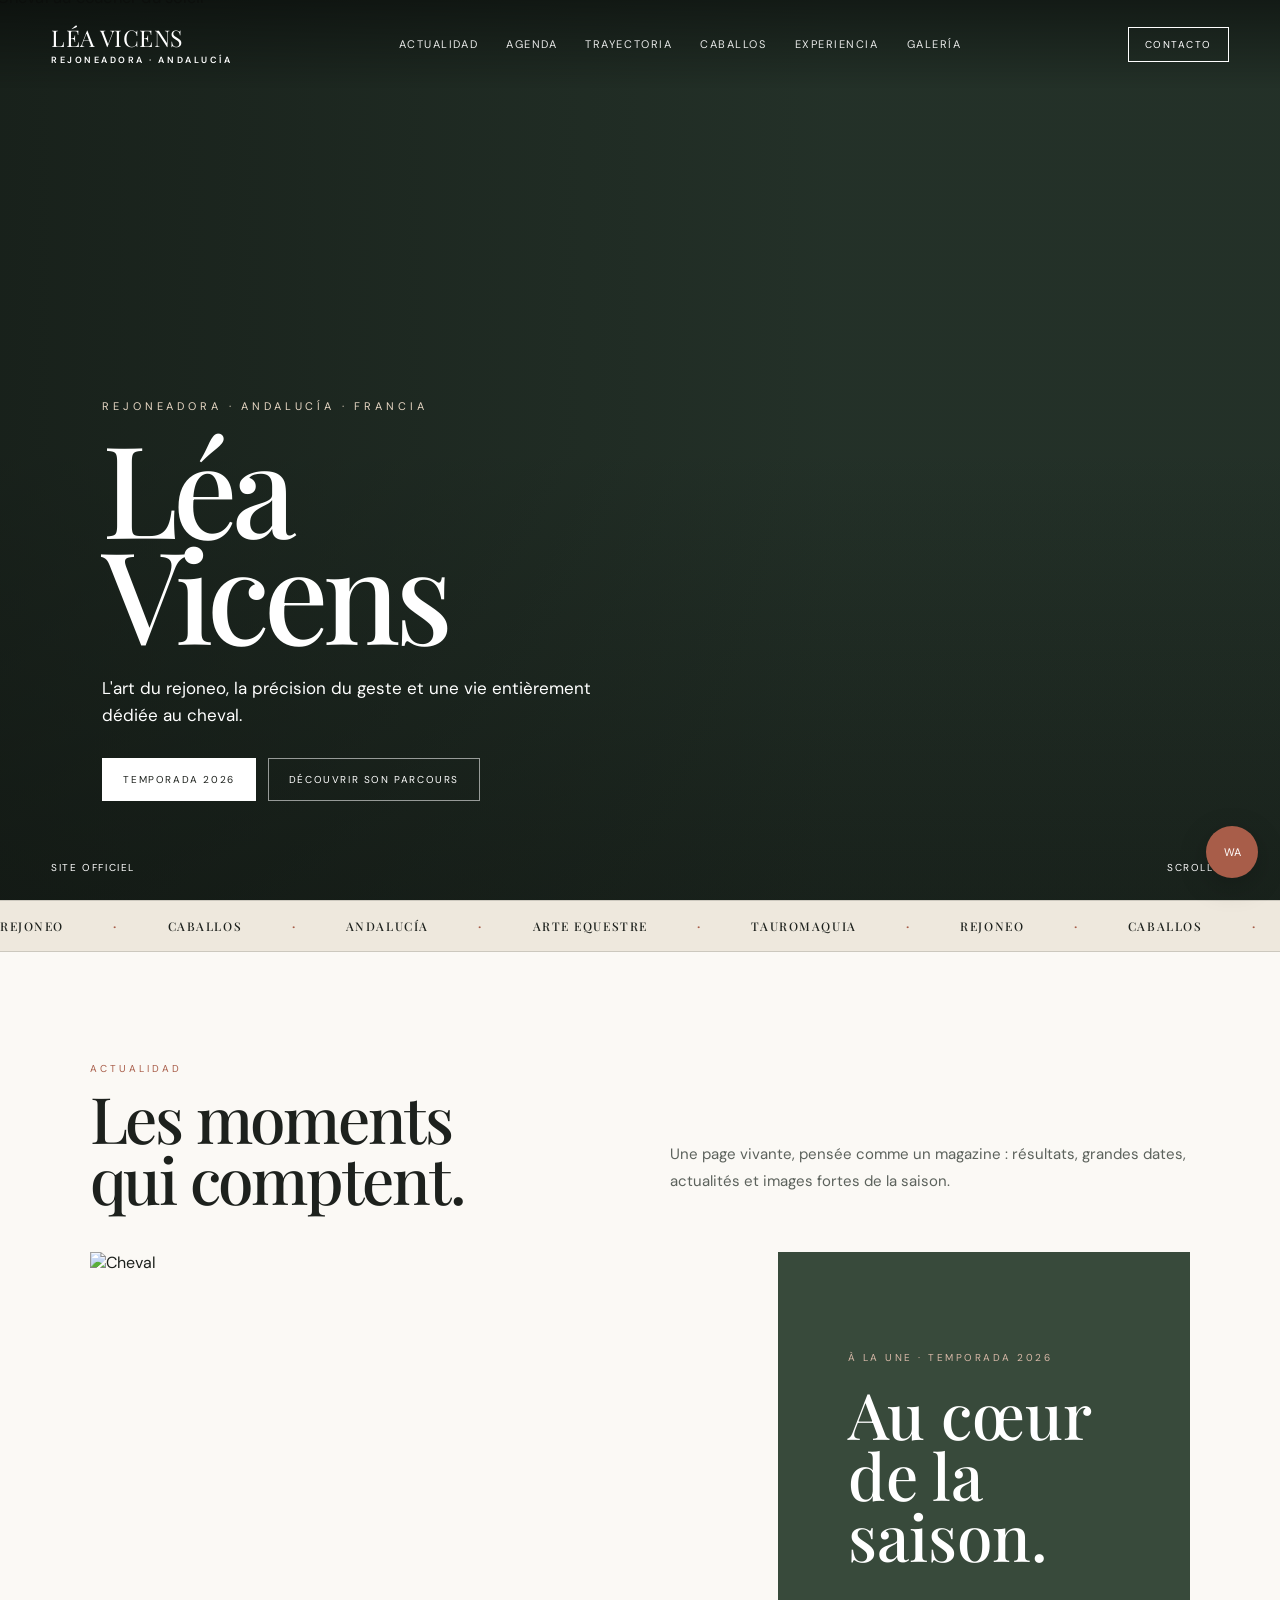
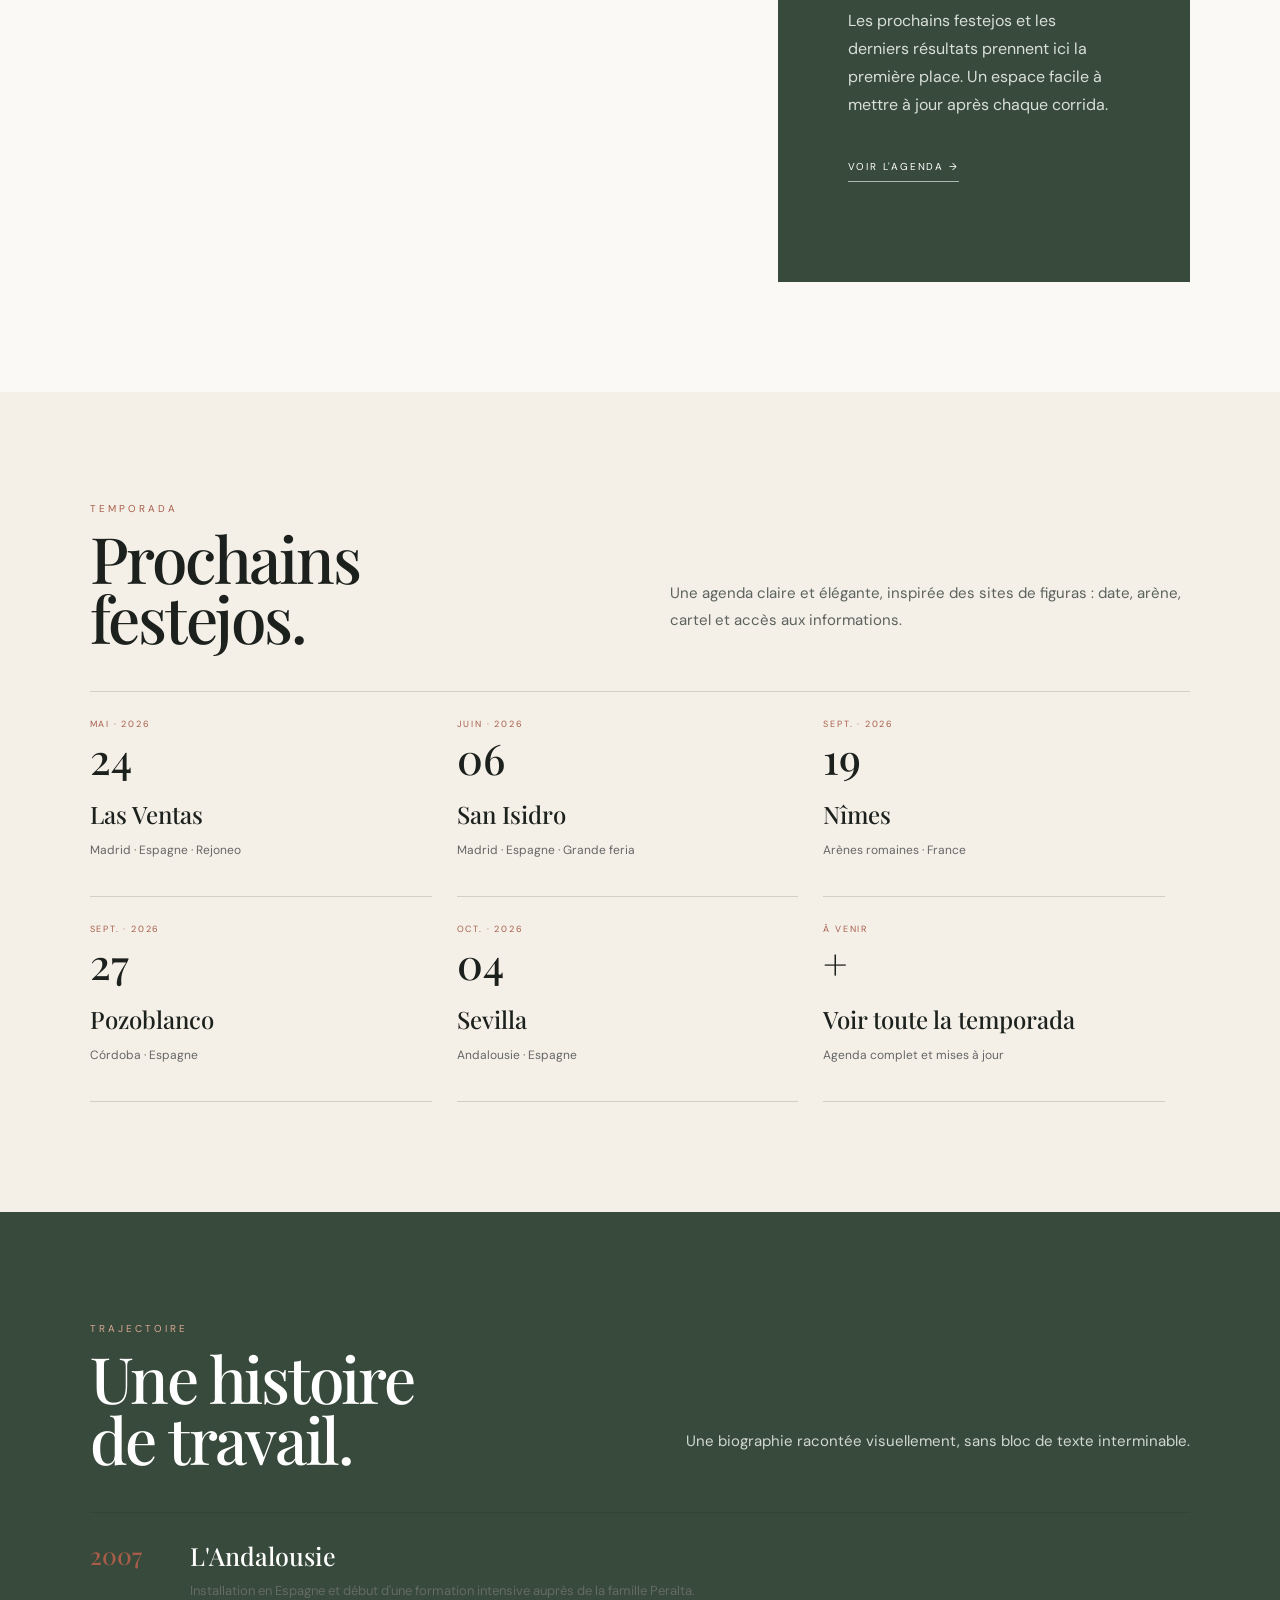
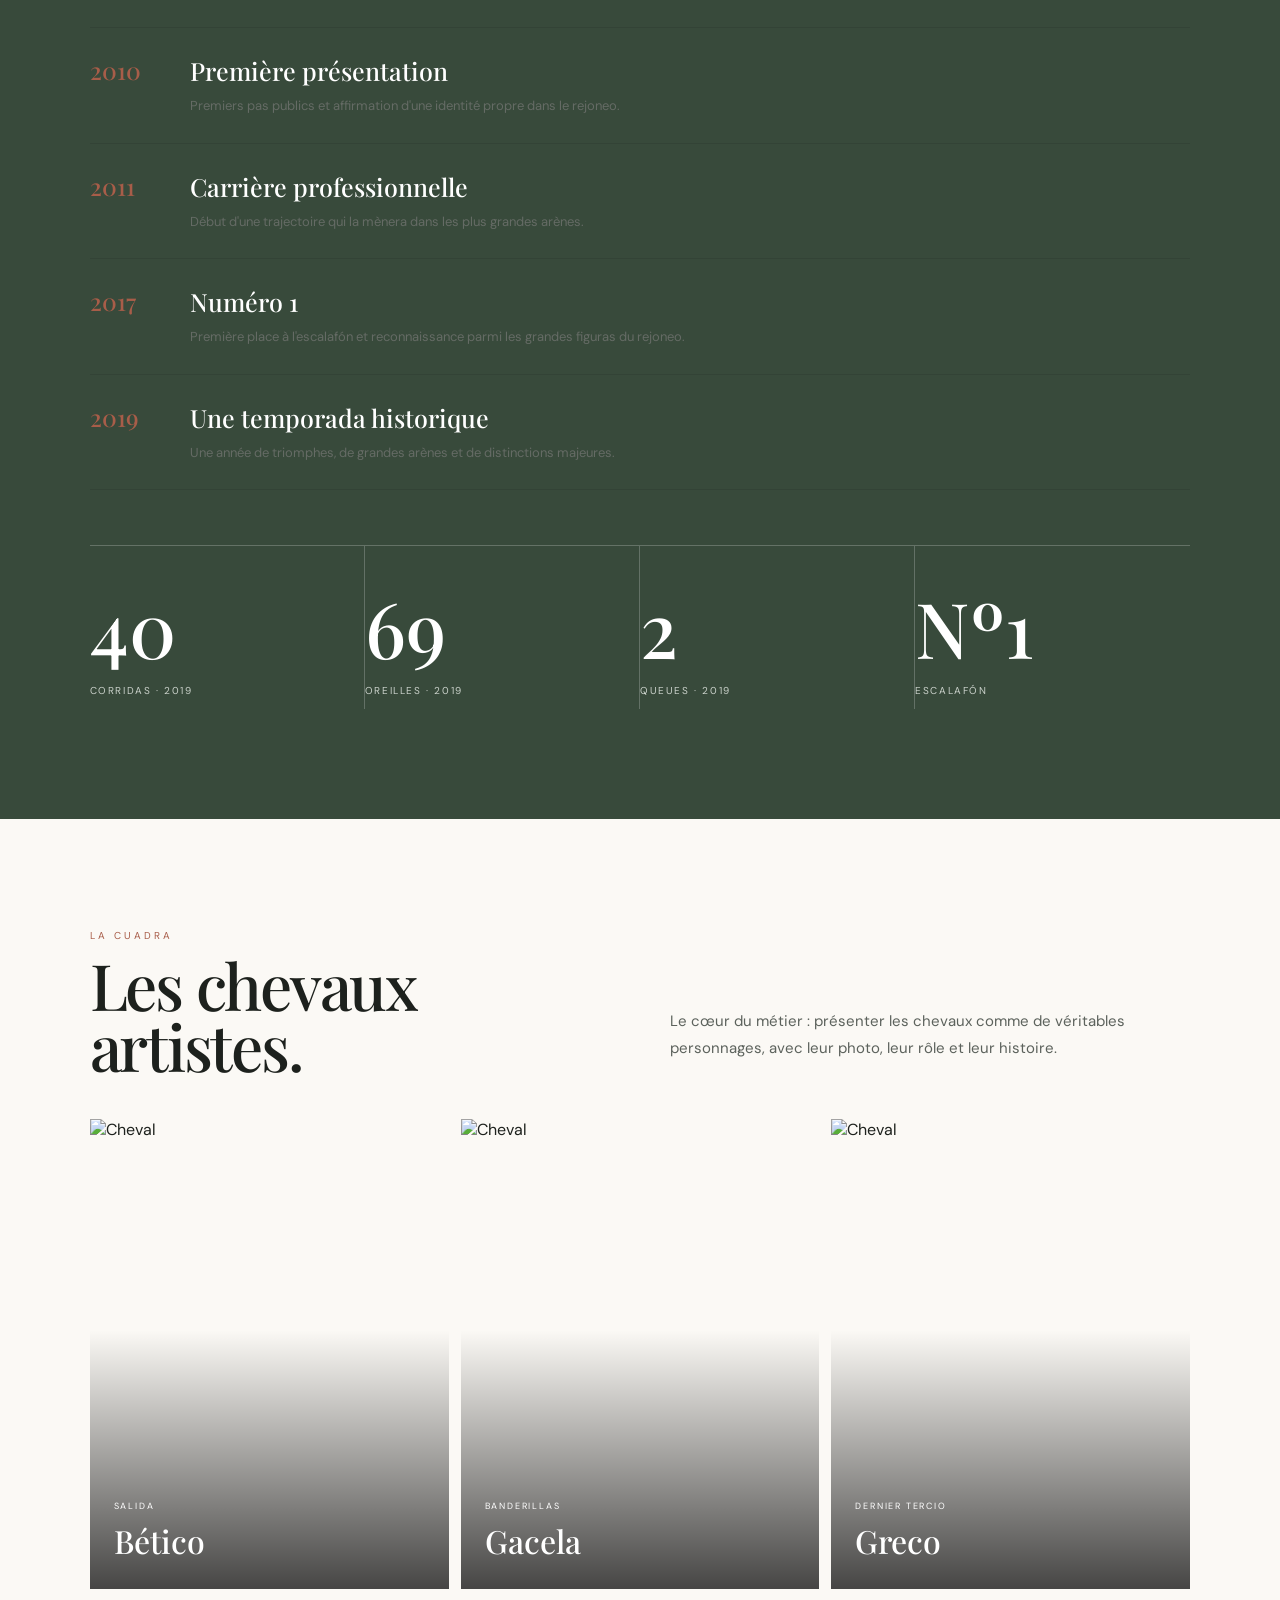
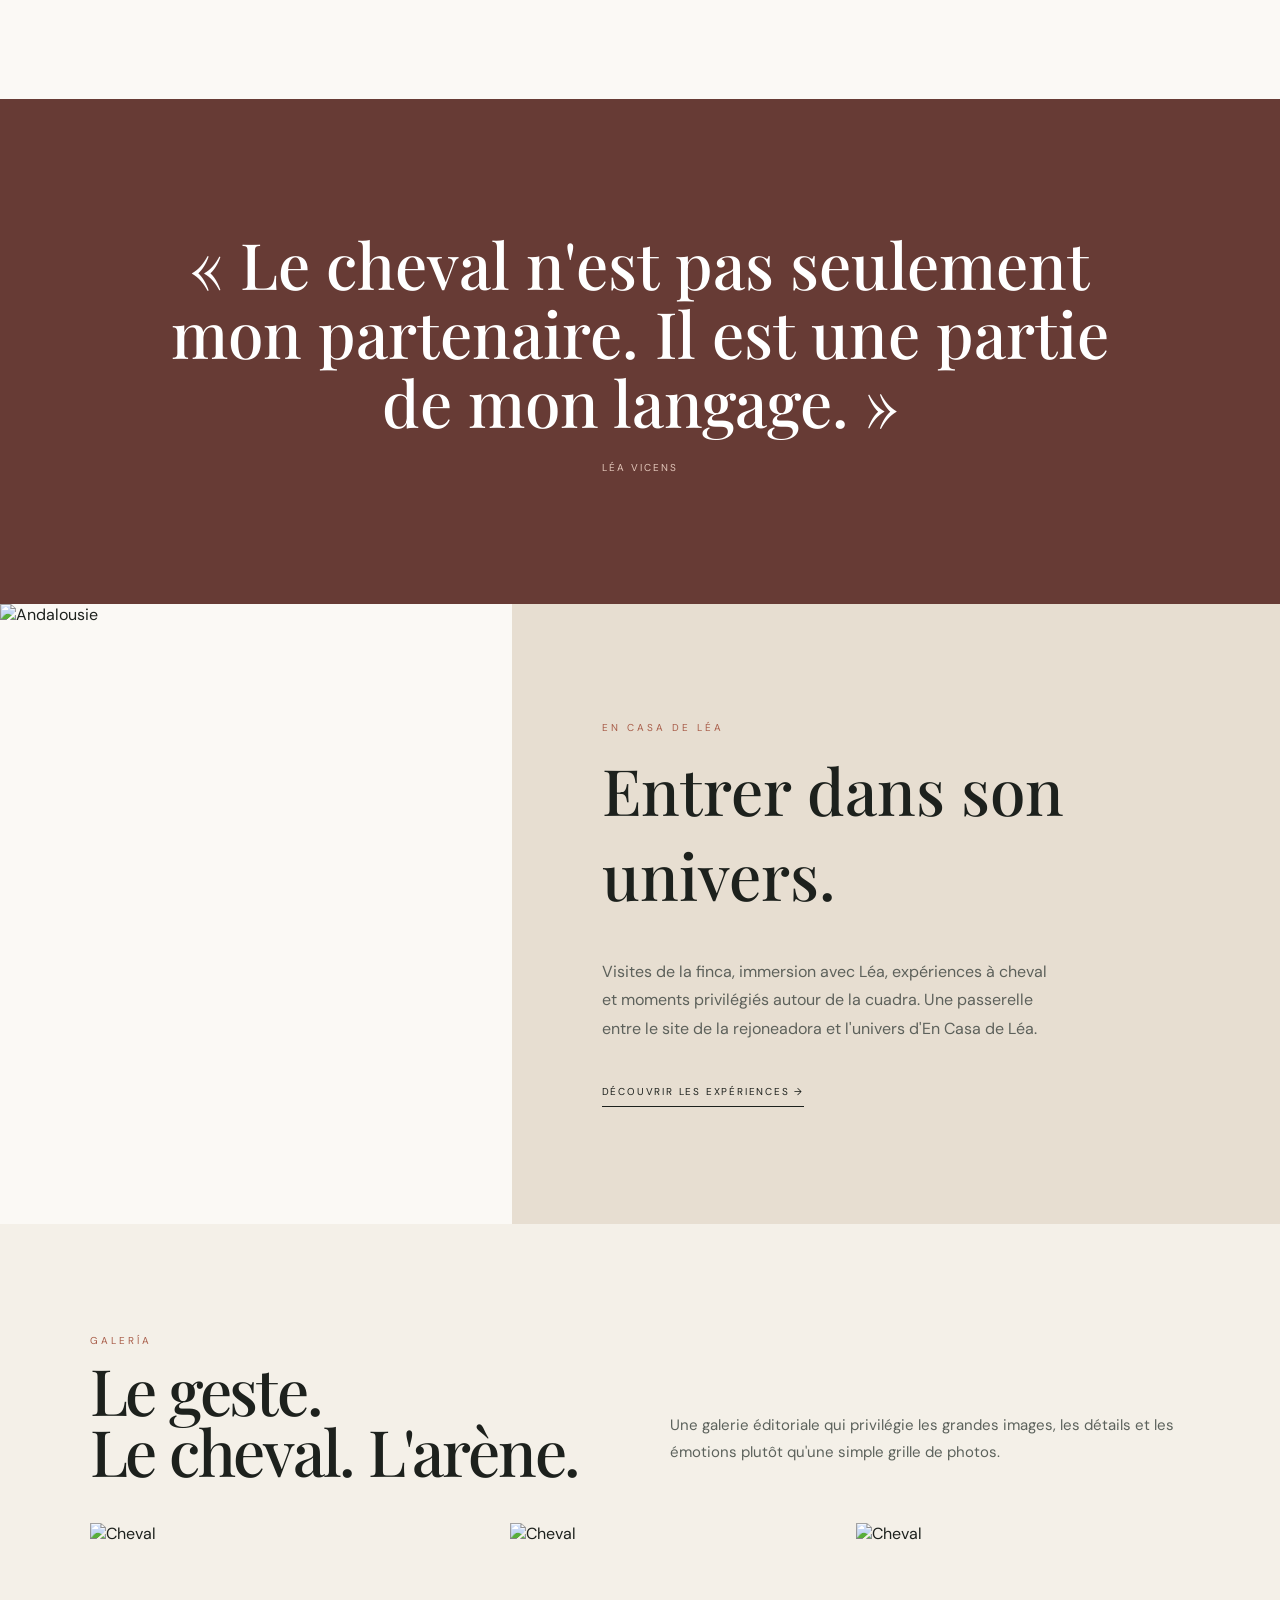
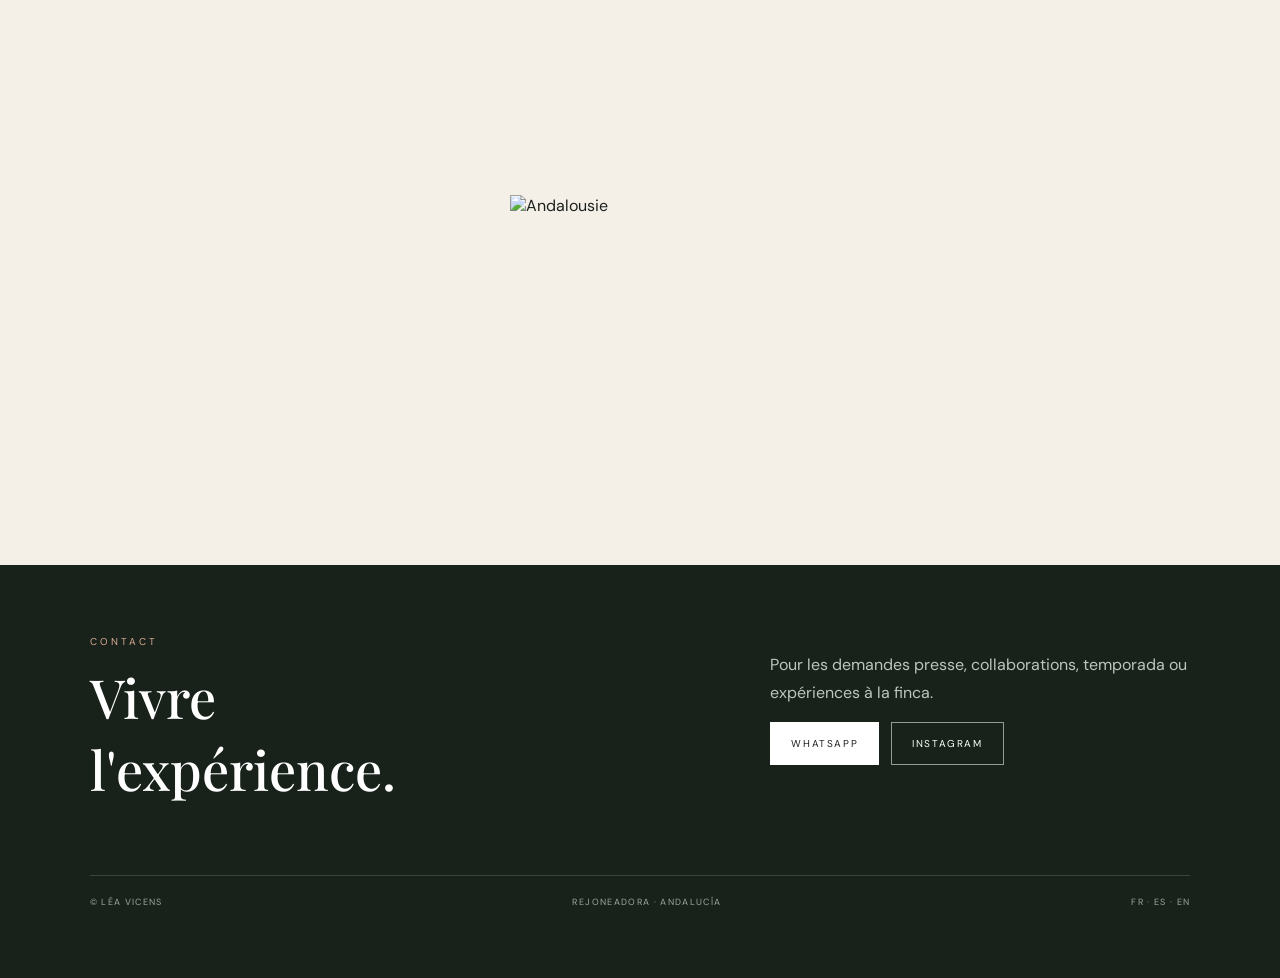
==== commit 0a9d3f4e: "Add files via upload" ====
--- a/index.html
+++ b/index.html
@@ -1,68 +1,156 @@
 <!doctype html>
-<html lang="es">
+<html lang="fr">
 <head>
 <meta charset="utf-8">
 <meta name="viewport" content="width=device-width,initial-scale=1">
-<title>Léa Vicens · Rejoneadora</title>
+<title>Léa Vicens — Rejoneadora</title>
+<meta name="description" content="Léa Vicens — Rejoneadora. Rejoneo, chevaux, Andalousie et expériences privées.">
 <link rel="preconnect" href="https://fonts.googleapis.com">
 <link rel="preconnect" href="https://fonts.gstatic.com" crossorigin>
-<link href="https://fonts.googleapis.com/css2?family=Cormorant+Garamond:wght@400;500;600;700&family=DM+Sans:wght@300;400;500;600&display=swap" rel="stylesheet">
+<link href="https://fonts.googleapis.com/css2?family=DM+Sans:wght@400;500;600&family=Playfair+Display:wght@400;500;600;700&display=swap" rel="stylesheet">
 <style>
-:root{--ivory:#fcfbf7;--paper:#f3eee3;--olive:#536149;--deep:#293126;--terr:#ad694f;--sand:#d8c8ad;--ink:#20241f;--grey:#74786f}
-*{box-sizing:border-box}html{scroll-behavior:smooth}body{margin:0;background:var(--ivory);color:var(--ink);font-family:"DM Sans",sans-serif}a{text-decoration:none;color:inherit}img{display:block;width:100%;object-fit:cover}
-.nav{position:fixed;top:0;left:0;right:0;z-index:50;padding:20px 5vw;display:flex;justify-content:space-between;align-items:center;color:#fff;transition:.35s}.nav.on{background:rgba(252,251,247,.96);color:var(--ink);box-shadow:0 8px 35px #0000000b}.brand{font:600 29px "Cormorant Garamond";letter-spacing:.08em}.links{display:flex;gap:22px;align-items:center;font-size:10px;text-transform:uppercase;letter-spacing:.15em}.links a:hover{color:var(--terr)}
-.hero{height:100svh;min-height:650px;position:relative;overflow:hidden;color:#fff}.hero:after{content:"";position:absolute;inset:0;background:linear-gradient(90deg,#12160d99 0,#12160d18 65%),linear-gradient(0deg,#11170dcc 0,transparent 48%)}.hero-img{position:absolute;inset:-3%;background:url("https://images.unsplash.com/photo-1553284965-83fd3e82fa5a?auto=format&fit=crop&w=2200&q=90") center/cover;animation:zoom 14s ease-out forwards}@keyframes zoom{to{transform:scale(1.06)}}.hero-copy{position:absolute;z-index:2;left:7vw;bottom:10vh}.tiny{font-size:10px;text-transform:uppercase;letter-spacing:.32em}.hero h1{font:500 clamp(82px,14vw,190px)/.72 "Cormorant Garamond";margin:20px 0 25px;letter-spacing:-.04em}.hero p{font:italic 29px "Cormorant Garamond";margin:0 0 30px}.pill{display:inline-flex;border:1px solid currentColor;border-radius:99px;padding:13px 18px;font-size:10px;letter-spacing:.16em;text-transform:uppercase;transition:.25s}.pill:hover{background:var(--terr);border-color:var(--terr);color:#fff;transform:translateY(-2px)}.scrollword{position:absolute;z-index:3;right:4vw;bottom:32px;writing-mode:vertical-rl;font-size:9px;letter-spacing:.25em;text-transform:uppercase}
-.section{padding:125px 7vw}.white{background:#fff}.eyebrow{font-size:10px;text-transform:uppercase;letter-spacing:.28em;color:var(--terr);margin-bottom:18px}.title{font:500 clamp(55px,7vw,100px)/.9 "Cormorant Garamond";margin:0 0 24px}.copy{font-size:15px;line-height:1.85;color:var(--grey);max-width:570px}
-.intro{display:grid;grid-template-columns:1fr .9fr;gap:9vw;align-items:center}.intro-photo{height:650px;position:relative}.intro-photo img{height:100%;position:relative;z-index:1}.intro-photo:before{content:"";position:absolute;width:45%;height:42%;background:var(--sand);right:-20px;bottom:-20px}
-.marquee{background:var(--terr);color:#fff;overflow:hidden;white-space:nowrap;padding:13px 0}.marquee div{font:400 28px "Cormorant Garamond";display:inline-block;animation:move 30s linear infinite}@keyframes move{to{transform:translateX(-50%)}}
-.feature{display:grid;grid-template-columns:1.25fr .75fr;min-height:720px}.feature-image{min-height:650px;background:url("https://images.unsplash.com/photo-1508343919546-4a1c5b7e8b4d?auto=format&fit=crop&w=1700&q=90") center/cover}.feature-side{background:var(--paper);padding:80px 7vw;display:flex;flex-direction:column;justify-content:center}.feature-side h2{font:500 70px/.9 "Cormorant Garamond";margin:10px 0 30px}.result{border-top:1px solid #20241f22;padding:19px 0;display:flex;justify-content:space-between;font-size:11px;text-transform:uppercase;letter-spacing:.1em}.result strong{font-family:"Cormorant Garamond";font-size:25px;text-transform:none;letter-spacing:0}
-.cards3{display:grid;grid-template-columns:repeat(3,1fr);gap:15px;margin-top:55px}.card{background:#fff;overflow:hidden;position:relative}.card img{height:430px;transition:.7s}.card:hover img{transform:scale(1.05)}.card-body{padding:25px}.card-body h3{font:500 35px/.95 "Cormorant Garamond";margin:8px 0 13px}.card-body p{font-size:12px;line-height:1.6;color:var(--grey);margin:0 0 18px}
-.timeline{background:var(--deep);color:#fff;overflow:hidden}.timeline-inner{display:flex;gap:0;overflow-x:auto;scrollbar-width:none;margin-top:55px}.timeline-inner::-webkit-scrollbar{display:none}.t{min-width:320px;padding:35px 45px 40px;border-left:1px solid #ffffff2b}.t:first-child{border-left:0}.t .y{font:500 75px "Cormorant Garamond";color:#d6c6aa}.t h3{font:500 33px "Cormorant Garamond";margin:12px 0}.t p{font-size:12px;line-height:1.7;color:#ffffffad}
-.stats{background:#fff}.stats-row{display:grid;grid-template-columns:repeat(4,1fr);margin-top:60px;border-top:1px solid #20241f22;border-bottom:1px solid #20241f22}.number{padding:45px 25px;border-right:1px solid #20241f22}.number:last-child{border:0}.number b{font:500 82px "Cormorant Garamond";display:block;color:var(--olive)}.number span{font-size:9px;text-transform:uppercase;letter-spacing:.17em;color:var(--grey)}
-.plazas{background:var(--sand);display:grid;grid-template-columns:.85fr 1.15fr;align-items:center}.plaza-img{height:680px;background:url("https://images.unsplash.com/photo-1558981806-ec527fa84c39?auto=format&fit=crop&w=1400&q=90") center/cover}.place-grid{display:grid;grid-template-columns:1fr 1fr;gap:9px;margin-top:35px}.place{padding:19px;background:#ffffff61;display:flex;justify-content:space-between;align-items:center}.place b{font:500 26px "Cormorant Garamond"}.place span{font-size:9px;text-transform:uppercase;letter-spacing:.1em;color:#555}
-.horses{background:#fff}.horse-grid{display:grid;grid-template-columns:repeat(5,1fr);gap:9px;margin-top:50px}.horse{aspect-ratio:3/4;overflow:hidden;position:relative}.horse img{height:100%;transition:.8s}.horse:hover img{transform:scale(1.07)}.horse:after{content:"";position:absolute;inset:45% 0 0;background:linear-gradient(transparent,#0008)}.horse-name{position:absolute;z-index:2;bottom:18px;left:17px;color:#fff;font:500 28px "Cormorant Garamond"}
-.finca{background:var(--ivory);text-align:center}.finca-photo{height:560px;margin-top:50px;background:url("https://images.unsplash.com/photo-1517329859934-2f4b1d2e1c52?auto=format&fit=crop&w=1900&q=90") center/cover;position:relative}.finca-photo:after{content:"EN CASA DE LÉA";position:absolute;inset:0;display:grid;place-items:center;color:#fff;font:500 clamp(60px,10vw,150px)/.8 "Cormorant Garamond";text-shadow:0 3px 30px #0005}
-.gallery{background:#fff}.gallery-grid{display:grid;grid-template-columns:1.2fr .8fr .8fr;grid-template-rows:310px 310px;gap:10px;margin-top:50px}.g{overflow:hidden}.g img{height:100%;transition:.8s}.g:hover img{transform:scale(1.05)}.g:first-child{grid-row:span 2}
-.contact{background:var(--olive);color:#fff;text-align:center;padding:135px 7vw}.contact .title{max-width:800px;margin:0 auto 25px}.socials{display:flex;justify-content:center;gap:9px;flex-wrap:wrap;margin-top:35px}.social{border:1px solid #ffffff70;border-radius:99px;padding:11px 15px;font-size:9px;text-transform:uppercase;letter-spacing:.14em}
-.float{position:fixed;z-index:80;right:18px;bottom:18px;display:flex;flex-direction:column;gap:8px}.fbtn{width:45px;height:45px;border-radius:50%;background:#fff;color:var(--deep);display:grid;place-items:center;box-shadow:0 8px 25px #0002;font-weight:600;transition:.25s}.fbtn:hover{background:var(--terr);color:#fff;transform:scale(1.08)}footer{background:#20261e;color:#ffffff99;padding:20px 7vw;display:flex;justify-content:space-between;font-size:9px;text-transform:uppercase;letter-spacing:.12em}
-.reveal{opacity:0;transform:translateY(35px);transition:.8s ease}.reveal.show{opacity:1;transform:none}
-@media(max-width:900px){.links{display:none}.section{padding:85px 6vw}.intro,.feature,.plazas{grid-template-columns:1fr}.intro-photo{height:480px;margin-top:30px}.feature-image{min-height:480px}.feature-side{padding:70px 6vw}.cards3{grid-template-columns:1fr}.stats-row{grid-template-columns:1fr 1fr}.number{border-bottom:1px solid #20241f22}.plaza-img{height:450px}.horse-grid{grid-template-columns:1fr 1fr}.gallery-grid{grid-template-columns:1fr 1fr;grid-template-rows:260px 260px 260px}.g:first-child{grid-row:span 2}.finca-photo{height:420px}.hero-copy{left:6vw}.hero h1{font-size:clamp(75px,20vw,125px)}}
-@media(max-width:520px){.stats-row{grid-template-columns:1fr 1fr}.number{padding:30px 12px}.number b{font-size:60px}.horse-grid{grid-template-columns:1fr 1fr}.gallery-grid{grid-template-columns:1fr;grid-template-rows:300px 220px 220px 220px}.g:first-child{grid-row:auto}.float{right:10px;bottom:10px}.fbtn{width:42px;height:42px}}
+:root{
+  --ivory:#f4f0e8; --cream:#fbf9f5; --ink:#1d211d; --olive:#384a3b;
+  --olive2:#26362b; --terracotta:#a85d49; --sand:#d8cbb8; --wine:#673b35;
+  --line:rgba(29,33,29,.16); --white:#fff;
+}
+*{box-sizing:border-box} html{scroll-behavior:smooth}
+body{margin:0;background:var(--cream);color:var(--ink);font-family:"DM Sans",sans-serif}
+a{color:inherit;text-decoration:none}
+img{display:block;width:100%;height:100%;object-fit:cover}
+.nav{position:fixed;z-index:30;top:0;left:0;right:0;display:flex;align-items:center;justify-content:space-between;padding:22px 4vw;color:#fff;mix-blend-mode:normal;background:linear-gradient(to bottom,rgba(0,0,0,.45),transparent);transition:.3s}
+.nav.scrolled{background:rgba(244,240,232,.96);color:var(--ink);box-shadow:0 1px 0 var(--line)}
+.logo{font-family:"Playfair Display";font-size:23px;letter-spacing:.02em}.logo small{display:block;font:600 9px "DM Sans";letter-spacing:.28em;text-transform:uppercase;margin-top:1px}
+.navlinks{display:flex;gap:28px;font-size:11px;text-transform:uppercase;letter-spacing:.14em}
+.navlinks a{opacity:.9}.navlinks a:hover{color:var(--terracotta)}
+.navcta{border:1px solid currentColor;padding:10px 16px;font-size:10px;letter-spacing:.15em;text-transform:uppercase}
+.hero{height:100svh;min-height:680px;position:relative;background:#25332a;overflow:hidden}
+.hero:after{content:"";position:absolute;inset:0;background:linear-gradient(90deg,rgba(15,20,16,.58),rgba(15,20,16,.08) 65%),linear-gradient(0deg,rgba(15,20,16,.52),transparent 50%)}
+.heroimg{position:absolute;inset:0;transform:scale(1.03);transition:transform 1.8s ease}
+.hero:hover .heroimg{transform:scale(1.06)}
+.heroContent{position:absolute;z-index:2;left:8vw;bottom:11vh;color:#fff;max-width:800px}
+.kicker{font-size:11px;letter-spacing:.35em;text-transform:uppercase;margin-bottom:20px;color:#e8d8c5}
+.hero h1{font:500 clamp(62px,10vw,142px)/.83 "Playfair Display";margin:0;letter-spacing:-.045em}
+.hero p{font:400 17px/1.55 "DM Sans";max-width:510px;margin:30px 0}
+.buttons{display:flex;gap:12px;flex-wrap:wrap}.btn{padding:14px 20px;border:1px solid rgba(255,255,255,.55);font-size:10px;letter-spacing:.16em;text-transform:uppercase}.btn.fill{background:#fff;color:var(--ink);border-color:#fff}
+.heroBottom{position:absolute;z-index:3;bottom:26px;left:4vw;right:4vw;display:flex;justify-content:space-between;color:#fff;font-size:10px;letter-spacing:.16em;text-transform:uppercase}
+.section{padding:110px 7vw}.sectionHead{display:flex;justify-content:space-between;gap:30px;align-items:end;margin-bottom:42px}.eyebrow{font-size:10px;letter-spacing:.3em;text-transform:uppercase;color:var(--terracotta);margin-bottom:13px}.section h2{font:500 clamp(38px,5vw,72px)/.95 "Playfair Display";margin:0;letter-spacing:-.035em}.intro{max-width:520px;font-size:15px;line-height:1.8;color:#5c625c}
+.cream{background:var(--cream)}.ivory{background:var(--ivory)}.olive{background:var(--olive);color:#fff}.dark{background:var(--olive2);color:#fff}
+.ticker{overflow:hidden;border-top:1px solid var(--line);border-bottom:1px solid var(--line);white-space:nowrap;background:#eee8dd}.ticker span{display:inline-block;padding:17px 0;font:500 12px "Playfair Display";letter-spacing:.13em;text-transform:uppercase;animation:marquee 24s linear infinite}.ticker b{color:var(--terracotta);padding:0 45px}@keyframes marquee{to{transform:translateX(-50%)}}
+.feature{display:grid;grid-template-columns:1.25fr .75fr;min-height:630px}.featureImg{min-height:560px}.featureCopy{padding:70px;background:var(--olive);color:#fff;display:flex;flex-direction:column;justify-content:center}.featureCopy h3{font:500 clamp(38px,5vw,68px)/.95 "Playfair Display";margin:0 0 24px}.featureCopy p{line-height:1.75;color:#d9dfd9;max-width:450px}.date{font-size:10px;letter-spacing:.25em;text-transform:uppercase;color:#d8b9a8;margin-bottom:20px}.arrow{margin-top:25px;display:inline-flex;width:max-content;border-bottom:1px solid rgba(255,255,255,.6);padding-bottom:8px;font-size:10px;letter-spacing:.18em;text-transform:uppercase}
+.agendaGrid{display:grid;grid-template-columns:repeat(3,1fr);border-top:1px solid var(--line)}.event{padding:26px 0;border-bottom:1px solid var(--line);margin-right:25px}.event .num{font:500 42px "Playfair Display"}.event .month{font-size:9px;letter-spacing:.2em;text-transform:uppercase;color:var(--terracotta)}.event h4{font:500 24px "Playfair Display";margin:12px 0 5px}.event p{font-size:12px;color:#666}
+.stats{display:grid;grid-template-columns:repeat(4,1fr);border-top:1px solid rgba(255,255,255,.22);margin-top:55px}.stat{padding:30px 18px 10px 0;border-right:1px solid rgba(255,255,255,.22)}.stat:last-child{border-right:0}.stat strong{display:block;font:500 clamp(45px,6vw,80px) "Playfair Display"}.stat span{font-size:10px;text-transform:uppercase;letter-spacing:.16em;color:#cbd2cb}
+.timeline{display:grid;grid-template-columns:100px 1fr;gap:0;border-top:1px solid var(--line)}.tl{display:contents}.tlYear{padding:26px 0;border-bottom:1px solid var(--line);font:500 24px "Playfair Display";color:var(--terracotta)}.tlText{padding:26px 0;border-bottom:1px solid var(--line)}.tlText h4{font:500 25px "Playfair Display";margin:0 0 8px}.tlText p{margin:0;max-width:680px;line-height:1.65;color:#656b65;font-size:13px}
+.horses{display:grid;grid-template-columns:repeat(3,1fr);gap:12px}.horse{position:relative;height:470px;overflow:hidden}.horse:after{content:"";position:absolute;inset:45% 0 0;background:linear-gradient(transparent,rgba(0,0,0,.72))}.horseInfo{position:absolute;z-index:2;left:24px;right:24px;bottom:22px;color:#fff}.horseInfo small{font-size:9px;letter-spacing:.2em;text-transform:uppercase}.horseInfo h3{font:500 32px "Playfair Display";margin:5px 0}
+.experience{display:grid;grid-template-columns:.8fr 1.2fr;min-height:620px}.expCopy{padding:80px 7vw;display:flex;flex-direction:column;justify-content:center;background:#e7ded1}.expCopy h2{font:500 clamp(42px,5vw,70px) "Playfair Display";margin:0 0 25px}.expImg{min-height:500px}
+.gallery{display:grid;grid-template-columns:1.1fr .9fr .9fr;grid-auto-rows:260px;gap:12px}.gallery .big{grid-row:span 2}.gallery .wide{grid-column:span 2}
+.quote{padding:130px 12vw;text-align:center;background:var(--wine);color:#fff}.quote p{font:500 clamp(32px,5vw,65px)/1.08 "Playfair Display";max-width:1000px;margin:auto}.quote span{display:block;margin-top:25px;font-size:10px;letter-spacing:.2em;text-transform:uppercase;color:#e3c7bb}
+.footer{padding:70px 7vw;background:#18221b;color:#fff}.footerTop{display:flex;justify-content:space-between;gap:30px}.footer h2{font:500 54px "Playfair Display";margin:0}.footer p{color:#bdc5bd;max-width:420px;line-height:1.7}.footerBottom{margin-top:70px;padding-top:20px;border-top:1px solid rgba(255,255,255,.15);display:flex;justify-content:space-between;font-size:9px;letter-spacing:.15em;text-transform:uppercase;color:#9da89e}
+.float{position:fixed;right:22px;bottom:22px;z-index:25;width:52px;height:52px;border-radius:50%;display:grid;place-items:center;background:var(--terracotta);color:#fff;font-size:11px;box-shadow:0 8px 30px rgba(0,0,0,.2)}
+.reveal{opacity:0;transform:translateY(28px);transition:opacity .8s ease,transform .8s ease}.reveal.show{opacity:1;transform:none}
+@media(max-width:850px){
+ .navlinks{display:none}.nav{padding:18px 20px}.navcta{padding:8px 10px}
+ .heroContent{left:6vw;right:6vw;bottom:12vh}.hero p{font-size:14px}
+ .section{padding:75px 6vw}.sectionHead{display:block}.intro{margin-top:22px}
+ .feature,.experience{grid-template-columns:1fr}.featureImg,.expImg{min-height:430px}.featureCopy,.expCopy{padding:60px 6vw}
+ .agendaGrid,.stats{grid-template-columns:1fr 1fr}.horses{grid-template-columns:1fr}.horse{height:420px}
+ .gallery{grid-template-columns:1fr 1fr;grid-auto-rows:210px}.gallery .big{grid-row:span 2}.gallery .wide{grid-column:span 2}
+ .timeline{grid-template-columns:72px 1fr}.footerTop{display:block}.footer h2{font-size:44px}.footerBottom{display:block;line-height:2}
+}
 </style>
 </head>
 <body>
-<nav class="nav" id="nav"><a class="brand" href="#">LÉA VICENS</a><div class="links"><a href="#historia">Historia</a><a href="#actualidad">Actualidad</a><a href="#estadisticas">Estadísticas</a><a href="#caballos">Caballos</a><a href="#finca">Finca</a><a href="#experiencias">Experiencias</a><a href="#contacto">Contacto</a></div></nav>
+<nav class="nav" id="nav">
+  <a class="logo" href="#top">LÉA VICENS<small>Rejoneadora · Andalucía</small></a>
+  <div class="navlinks">
+    <a href="#actualidad">Actualidad</a><a href="#agenda">Agenda</a><a href="#trayectoria">Trayectoria</a><a href="#caballos">Caballos</a><a href="#experiencia">Experiencia</a><a href="#galeria">Galería</a>
+  </div>
+  <a class="navcta" href="#contacto">Contacto</a>
+</nav>
 
-<section class="hero"><div class="hero-img"></div><div class="hero-copy"><div class="tiny">Rejoneadora · Andalucía</div><h1>Léa<br>Vicens</h1><p>El caballo. La plaza. La pasión.</p><a class="pill" href="#actualidad">Descubrir →</a></div><div class="scrollword">Scroll para descubrir ↓</div></section>
+<header class="hero" id="top">
+  <img class="heroimg" src="https://images.unsplash.com/photo-1551884831-bbf3cdc6469e?auto=format&fit=crop&w=2200&q=88" alt="Cheval au coucher du soleil">
+  <div class="heroContent">
+    <div class="kicker">Rejoneadora · Andalucía · Francia</div>
+    <h1>Léa<br>Vicens</h1>
+    <p>L'art du rejoneo, la précision du geste et une vie entièrement dédiée au cheval.</p>
+    <div class="buttons"><a class="btn fill" href="#agenda">Temporada 2026</a><a class="btn" href="#trayectoria">Découvrir son parcours</a></div>
+  </div>
+  <div class="heroBottom"><span>Site officiel</span><span>Scroll ↓</span></div>
+</header>
 
-<section class="section white intro reveal" id="historia"><div><div class="eyebrow">Una forma de vida</div><h2 class="title">Más que una profesión.</h2><p class="copy">Léa Vicens ha hecho del rejoneo su forma de vida. Nacida en Nîmes y formada entre la Camarga y Andalucía, construyó su trayectoria alrededor del caballo, el toro y el trabajo diario.</p><a class="pill" style="margin-top:25px;color:var(--ink)" href="#timeline">Su trayectoria →</a></div><div class="intro-photo"><img src="https://images.unsplash.com/photo-1551884831-bbf3cdc6469e?auto=format&fit=crop&w=1200&q=90" alt="Caballo"></div></section>
+<div class="ticker"><span>REJONEO <b>·</b> CABALLOS <b>·</b> ANDALUCÍA <b>·</b> ARTE EQUESTRE <b>·</b> TAUROMAQUIA <b>·</b> REJONEO <b>·</b> CABALLOS <b>·</b> ANDALUCÍA <b>·</b></span></div>
 
-<div class="marquee"><div>LÉA VICENS · REJONEADORA · ANDALUCÍA · CABALLOS · ARTE · TRADICIÓN · LÉA VICENS · REJONEADORA · ANDALUCÍA · CABALLOS · ARTE · TRADICIÓN · </div></div>
+<section class="section cream" id="actualidad">
+  <div class="sectionHead reveal"><div><div class="eyebrow">Actualidad</div><h2>Les moments<br>qui comptent.</h2></div><p class="intro">Une page vivante, pensée comme un magazine : résultats, grandes dates, actualités et images fortes de la saison.</p></div>
+  <article class="feature reveal">
+    <div class="featureImg"><img src="https://images.unsplash.com/photo-1553284965-83fd3e82fa5a?auto=format&fit=crop&w=1800&q=88" alt="Cheval"></div>
+    <div class="featureCopy"><div class="date">À la une · Temporada 2026</div><h3>Au cœur de la saison.</h3><p>Les prochains festejos et les derniers résultats prennent ici la première place. Un espace facile à mettre à jour après chaque corrida.</p><a class="arrow" href="#agenda">Voir l'agenda →</a></div>
+  </article>
+</section>
 
-<section class="feature" id="actualidad"><div class="feature-image"></div><div class="feature-side"><div class="eyebrow">Actualidad</div><h2>La temporada,<br>en directo.</h2><div class="result"><span>Último festejo</span><strong>Ver resultado →</strong></div><div class="result"><span>Próximo festejo</span><strong>Ver agenda →</strong></div><div class="result"><span>Últimas noticias</span><strong>Descubrir →</strong></div></div></section>
+<section class="section ivory" id="agenda">
+  <div class="sectionHead reveal"><div><div class="eyebrow">Temporada</div><h2>Prochains<br>festejos.</h2></div><p class="intro">Une agenda claire et élégante, inspirée des sites de figuras : date, arène, cartel et accès aux informations.</p></div>
+  <div class="agendaGrid reveal">
+    <article class="event"><div class="month">Mai · 2026</div><div class="num">24</div><h4>Las Ventas</h4><p>Madrid · Espagne · Rejoneo</p></article>
+    <article class="event"><div class="month">Juin · 2026</div><div class="num">06</div><h4>San Isidro</h4><p>Madrid · Espagne · Grande feria</p></article>
+    <article class="event"><div class="month">Sept. · 2026</div><div class="num">19</div><h4>Nîmes</h4><p>Arènes romaines · France</p></article>
+    <article class="event"><div class="month">Sept. · 2026</div><div class="num">27</div><h4>Pozoblanco</h4><p>Córdoba · Espagne</p></article>
+    <article class="event"><div class="month">Oct. · 2026</div><div class="num">04</div><h4>Sevilla</h4><p>Andalousie · Espagne</p></article>
+    <article class="event"><div class="month">À venir</div><div class="num">+</div><h4>Voir toute la temporada</h4><p>Agenda complet et mises à jour</p></article>
+  </div>
+</section>
 
-<section class="section" style="background:var(--paper)" id="timeline"><div class="eyebrow reveal">Trayectoria</div><h2 class="title reveal">Una historia<br>en movimiento.</h2><div class="timeline-inner" id="timelineInner"><article class="t reveal"><div class="y">2007</div><h3>Andalucía</h3><p>Llega a España y entra en el universo de los maestros Peralta.</p></article><article class="t reveal"><div class="y">2010</div><h3>El primer paso</h3><p>Tras cuatro años de trabajo intensivo, se presenta al público.</p></article><article class="t reveal"><div class="y">2011</div><h3>Rejoneadora</h3><p>Comienza oficialmente su trayectoria como torera a caballo.</p></article><article class="t reveal"><div class="y">2016</div><h3>2ª del escalafón</h3><p>Una temporada de consolidación entre las grandes ferias.</p></article><article class="t reveal"><div class="y">2017</div><h3>Nº 1</h3><p>Primera posición del escalafón y una temporada histórica.</p></article><article class="t reveal"><div class="y">2018</div><h3>Nº 1</h3><p>Segundo año consecutivo en lo más alto.</p></article><article class="t reveal"><div class="y">2019</div><h3>Puerta Grande</h3><p>40 festejos · 69 orejas · 2 rabos. Madrid abre sus puertas.</p></article></div></section>
+<section class="section olive" id="trayectoria">
+  <div class="sectionHead reveal"><div><div class="eyebrow" style="color:#d9a994">Trajectoire</div><h2>Une histoire<br>de travail.</h2></div><p class="intro" style="color:#d1d8d1">Une biographie racontée visuellement, sans bloc de texte interminable.</p></div>
+  <div class="timeline reveal">
+    <div class="tl"><div class="tlYear">2007</div><div class="tlText"><h4>L'Andalousie</h4><p>Installation en Espagne et début d'une formation intensive auprès de la famille Peralta.</p></div></div>
+    <div class="tl"><div class="tlYear">2010</div><div class="tlText"><h4>Première présentation</h4><p>Premiers pas publics et affirmation d'une identité propre dans le rejoneo.</p></div></div>
+    <div class="tl"><div class="tlYear">2011</div><div class="tlText"><h4>Carrière professionnelle</h4><p>Début d'une trajectoire qui la mènera dans les plus grandes arènes.</p></div></div>
+    <div class="tl"><div class="tlYear">2017</div><div class="tlText"><h4>Numéro 1</h4><p>Première place à l'escalafón et reconnaissance parmi les grandes figuras du rejoneo.</p></div></div>
+    <div class="tl"><div class="tlYear">2019</div><div class="tlText"><h4>Une temporada historique</h4><p>Une année de triomphes, de grandes arènes et de distinctions majeures.</p></div></div>
+  </div>
+  <div class="stats reveal"><div class="stat"><strong>40</strong><span>Corridas · 2019</span></div><div class="stat"><strong>69</strong><span>Oreilles · 2019</span></div><div class="stat"><strong>2</strong><span>Queues · 2019</span></div><div class="stat"><strong>Nº1</strong><span>Escalafón</span></div></div>
+</section>
 
-<section class="section stats" id="estadisticas"><div class="eyebrow reveal">Una carrera en cifras</div><h2 class="title reveal">El trabajo<br>se convierte en historia.</h2><div class="stats-row"><div class="number reveal"><b>40</b><span>Corridas · 2019</span></div><div class="number reveal"><b>69</b><span>Orejas · 2019</span></div><div class="number reveal"><b>2</b><span>Rabos · 2019</span></div><div class="number reveal"><b>Nº1</b><span>Escalafón · 2017–2019</span></div></div><p class="copy" style="margin-top:25px">La página definitiva podrá mostrar cada temporada, cada plaza y cada resultado.</p></section>
+<section class="section cream" id="caballos">
+  <div class="sectionHead reveal"><div><div class="eyebrow">La Cuadra</div><h2>Les chevaux<br>artistes.</h2></div><p class="intro">Le cœur du métier : présenter les chevaux comme de véritables personnages, avec leur photo, leur rôle et leur histoire.</p></div>
+  <div class="horses reveal">
+    <article class="horse"><img src="https://images.unsplash.com/photo-1553284965-5194c9a8d2d2?auto=format&fit=crop&w=1200&q=88" alt="Cheval"><div class="horseInfo"><small>Salida</small><h3>Bético</h3></div></article>
+    <article class="horse"><img src="https://images.unsplash.com/photo-1551884831-bbf3cdc6469e?auto=format&fit=crop&w=1200&q=88" alt="Cheval"><div class="horseInfo"><small>Banderillas</small><h3>Gacela</h3></div></article>
+    <article class="horse"><img src="https://images.unsplash.com/photo-1534773728080-33d31da27ae5?auto=format&fit=crop&w=1200&q=88" alt="Cheval"><div class="horseInfo"><small>Dernier tercio</small><h3>Greco</h3></div></article>
+  </div>
+</section>
 
-<section class="section plazas"><div class="plaza-img reveal"></div><div class="reveal"><div class="eyebrow">Las plazas</div><h2 class="title">Una carrera<br>entre grandes arenas.</h2><p class="copy">Madrid, Sevilla, Valencia, Nîmes, Bayonne, Bilbao… lugares que forman parte de su historia.</p><div class="place-grid"><div class="place"><b>Madrid</b><span>Las Ventas</span></div><div class="place"><b>Sevilla</b><span>La Maestranza</span></div><div class="place"><b>Valencia</b><span>Plaza de Toros</span></div><div class="place"><b>Nîmes</b><span>Arènes</span></div><div class="place"><b>Bilbao</b><span>Vista Alegre</span></div><div class="place"><b>Bayonne</b><span>Arènes</span></div></div></div></section>
+<section class="quote"><p>« Le cheval n'est pas seulement mon partenaire. Il est une partie de mon langage. »</p><span>Léa Vicens</span></section>
 
-<section class="section horses" id="caballos"><div class="eyebrow reveal">La cuadra</div><h2 class="title reveal">Caballos<br>artistas.</h2><p class="copy reveal">Una cuadra construida y trabajada por Léa, caballo a caballo. Hoy cuenta con 15 caballos confirmados y 5 potros en formación.</p><div class="horse-grid"><div class="horse reveal"><img src="https://images.unsplash.com/photo-1553284965-83fd3e82fa5a?auto=format&fit=crop&w=800&q=90"><div class="horse-name">Gacela</div></div><div class="horse reveal"><img src="https://images.unsplash.com/photo-1517329859934-2f4b1d2e1c52?auto=format&fit=crop&w=800&q=90"><div class="horse-name">Bético</div></div><div class="horse reveal"><img src="https://images.unsplash.com/photo-1534773728080-33d31da27ae5?auto=format&fit=crop&w=800&q=90"><div class="horse-name">Desafío</div></div><div class="horse reveal"><img src="https://images.unsplash.com/photo-1551884831-bbf3cdc6469e?auto=format&fit=crop&w=800&q=90"><div class="horse-name">Samurai</div></div><div class="horse reveal"><img src="https://images.unsplash.com/photo-1508343919546-4a1c5b7e8b4d?auto=format&fit=crop&w=800&q=90"><div class="horse-name">Diluvio</div></div></div></section>
+<section class="experience" id="experiencia">
+  <div class="expImg"><img src="https://images.unsplash.com/photo-1500534623283-312aade485b7?auto=format&fit=crop&w=1800&q=88" alt="Andalousie"></div>
+  <div class="expCopy"><div class="eyebrow">En Casa de Léa</div><h2>Entrer dans son<br>univers.</h2><p style="line-height:1.8;color:#5d615b;max-width:460px">Visites de la finca, immersion avec Léa, expériences à cheval et moments privilégiés autour de la cuadra. Une passerelle entre le site de la rejoneadora et l'univers d'En Casa de Léa.</p><a class="arrow" style="color:var(--ink);border-color:var(--ink)" href="#contacto">Découvrir les expériences →</a></div>
+</section>
 
-<section class="section finca"><div class="eyebrow reveal">Más allá de las plazas</div><h2 class="title reveal">En Casa de Léa</h2><p class="copy" style="margin:0 auto">El lugar donde los caballos, el campo y el trabajo forman parte de la vida cotidiana.</p><a class="pill" style="margin-top:25px;color:var(--ink)" href="https://www.encasadelea.com/" target="_blank">Visitar la finca →</a><div class="finca-photo reveal"></div></section>
+<section class="section ivory" id="galeria">
+  <div class="sectionHead reveal"><div><div class="eyebrow">Galería</div><h2>Le geste.<br>Le cheval. L'arène.</h2></div><p class="intro">Une galerie éditoriale qui privilégie les grandes images, les détails et les émotions plutôt qu'une simple grille de photos.</p></div>
+  <div class="gallery reveal">
+    <div class="big"><img src="https://images.unsplash.com/photo-1553284965-83fd3e82fa5a?auto=format&fit=crop&w=1400&q=88" alt="Cheval"></div>
+    <div><img src="https://images.unsplash.com/photo-1551884831-bbf3cdc6469e?auto=format&fit=crop&w=1000&q=88" alt="Cheval"></div>
+    <div><img src="https://images.unsplash.com/photo-1534773728080-33d31da27ae5?auto=format&fit=crop&w=1000&q=88" alt="Cheval"></div>
+    <div class="wide"><img src="https://images.unsplash.com/photo-1494976388531-d1058494cdd8?auto=format&fit=crop&w=1600&q=88" alt="Andalousie"></div>
+  </div>
+</section>
 
-<section class="section" style="background:var(--paper)" id="experiencias"><div class="eyebrow reveal">Vivir el universo de Léa</div><h2 class="title reveal">Experiencias<br>en la finca.</h2><div class="cards3"><a class="card reveal" href="#"><img src="https://images.unsplash.com/photo-1551884831-bbf3cdc6469e?auto=format&fit=crop&w=1000&q=90"><div class="card-body"><div class="eyebrow">Descubrir</div><h3>Visita a la finca</h3><p>Conoce el entorno, los caballos y el día a día.</p><span class="pill" style="color:var(--ink)">Más información →</span></div></a><a class="card reveal" href="#"><img src="https://images.unsplash.com/photo-1517329859934-2f4b1d2e1c52?auto=format&fit=crop&w=1000&q=90"><div class="card-body"><div class="eyebrow">Inmersión</div><h3>Experiencia a caballo</h3><p>Descubre desde dentro el universo del rejoneo.</p><span class="pill" style="color:var(--ink)">Más información →</span></div></a><a class="card reveal" href="#"><img src="https://images.unsplash.com/photo-1534773728080-33d31da27ae5?auto=format&fit=crop&w=1000&q=90"><div class="card-body"><div class="eyebrow">Exclusivo</div><h3>Una mañana con Léa</h3><p>Vive unas horas al ritmo de la finca.</p><span class="pill" style="color:var(--ink)">Más información →</span></div></a></div></section>
+<footer class="footer" id="contacto">
+  <div class="footerTop"><div><div class="eyebrow" style="color:#d9a994">Contact</div><h2>Vivre<br>l'expérience.</h2></div><div><p>Pour les demandes presse, collaborations, temporada ou expériences à la finca.</p><div class="buttons"><a class="btn fill" style="color:var(--ink)" href="https://wa.me/33674379982">WhatsApp</a><a class="btn" href="#">Instagram</a></div></div></div>
+  <div class="footerBottom"><span>© Léa Vicens</span><span>Rejoneadora · Andalucía</span><span>FR · ES · EN</span></div>
+</footer>
 
-<section class="section gallery"><div class="eyebrow reveal">Galería</div><h2 class="title reveal">El universo<br>de Léa.</h2><div class="gallery-grid"><div class="g reveal"><img src="https://images.unsplash.com/photo-1508343919546-4a1c5b7e8b4d?auto=format&fit=crop&w=1300&q=90"></div><div class="g reveal"><img src="https://images.unsplash.com/photo-1553284965-83fd3e82fa5a?auto=format&fit=crop&w=900&q=90"></div><div class="g reveal"><img src="https://images.unsplash.com/photo-1551884831-bbf3cdc6469e?auto=format&fit=crop&w=900&q=90"></div><div class="g reveal"><img src="https://images.unsplash.com/photo-1534773728080-33d31da27ae5?auto=format&fit=crop&w=900&q=90"></div><div class="g reveal"><img src="https://images.unsplash.com/photo-1517329859934-2f4b1d2e1c52?auto=format&fit=crop&w=900&q=90"></div></div></section>
-
-<section class="contact" id="contacto"><div class="eyebrow" style="color:#d9b59f">Contacto</div><h2 class="title">¿Quieres conocer<br>el universo de Léa?</h2><p style="max-width:550px;margin:auto;color:#ffffffbd;line-height:1.8">Para información sobre visitas y experiencias en la finca, contacta directamente por WhatsApp.</p><div style="margin-top:30px"><a class="pill" href="https://wa.me/33674379982" target="_blank">WhatsApp · Información →</a></div><div class="socials"><a class="social" href="#">Instagram</a><a class="social" href="#">Facebook</a><a class="social" href="#">X / Twitter</a><a class="social" href="https://www.encasadelea.com/" target="_blank">En Casa de Léa</a></div></section>
-<footer><span>© Léa Vicens</span><span>Prototype · Nueva propuesta digital</span></footer>
-
-<div class="float"><a class="fbtn" href="#" title="Instagram de Léa">◎</a><a class="fbtn" href="#" title="Facebook de Léa">f</a><a class="fbtn" href="#" title="X de Léa">𝕏</a><a class="fbtn" href="https://www.encasadelea.com/" target="_blank" title="En Casa de Léa">⌂</a><a class="fbtn" href="https://wa.me/33674379982" target="_blank" title="WhatsApp">◔</a></div>
+<a class="float" href="https://wa.me/33674379982" aria-label="WhatsApp">WA</a>
 
 <script>
-const nav=document.getElementById('nav');window.addEventListener('scroll',()=>nav.classList.toggle('on',scrollY>80));
-const io=new IntersectionObserver(es=>es.forEach(e=>{if(e.isIntersecting)e.target.classList.add('show')}),{threshold:.1});
-document.querySelectorAll('.reveal').forEach(e=>io.observe(e));
+const nav=document.getElementById('nav');
+window.addEventListener('scroll',()=>nav.classList.toggle('scrolled',scrollY>60));
+const obs=new IntersectionObserver(entries=>entries.forEach(e=>{if(e.isIntersecting)e.target.classList.add('show')}),{threshold:.12});
+document.querySelectorAll('.reveal').forEach(el=>obs.observe(el));
 </script>
-</body></html>+</body>
+</html>
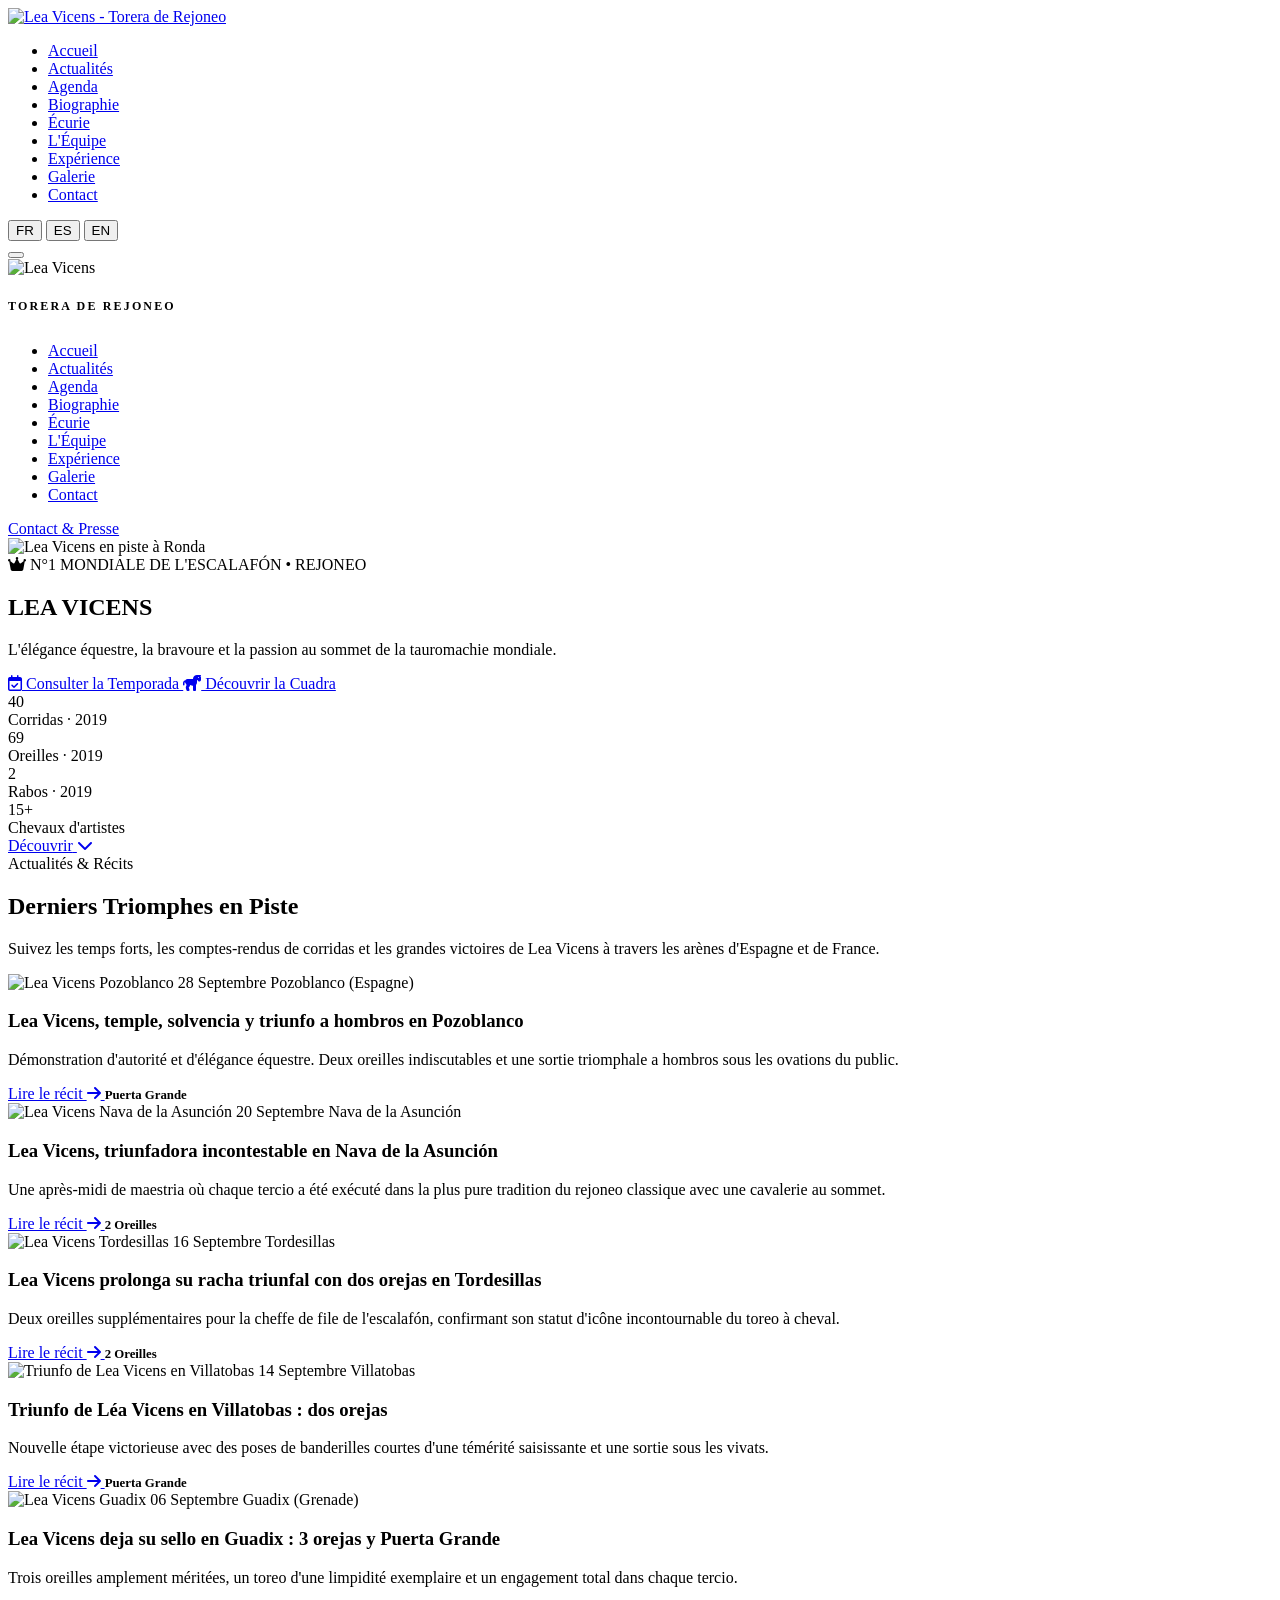
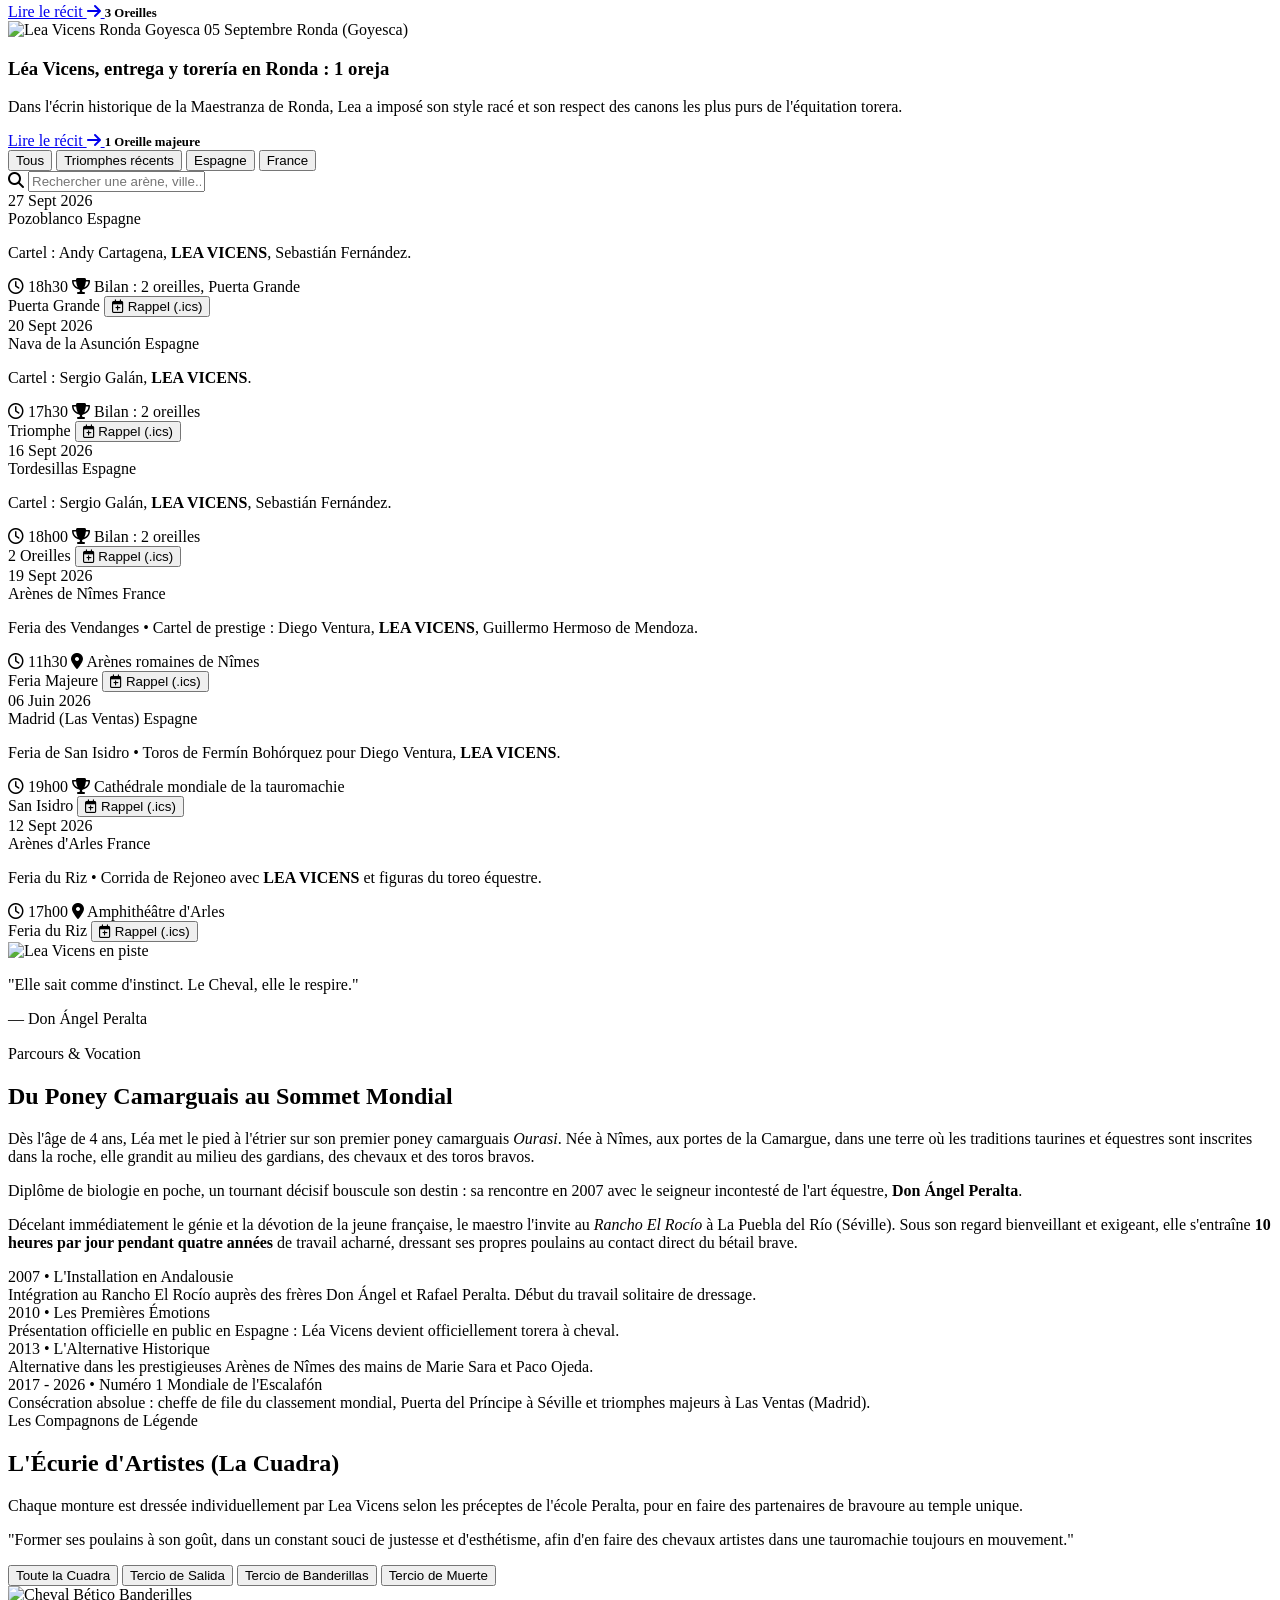
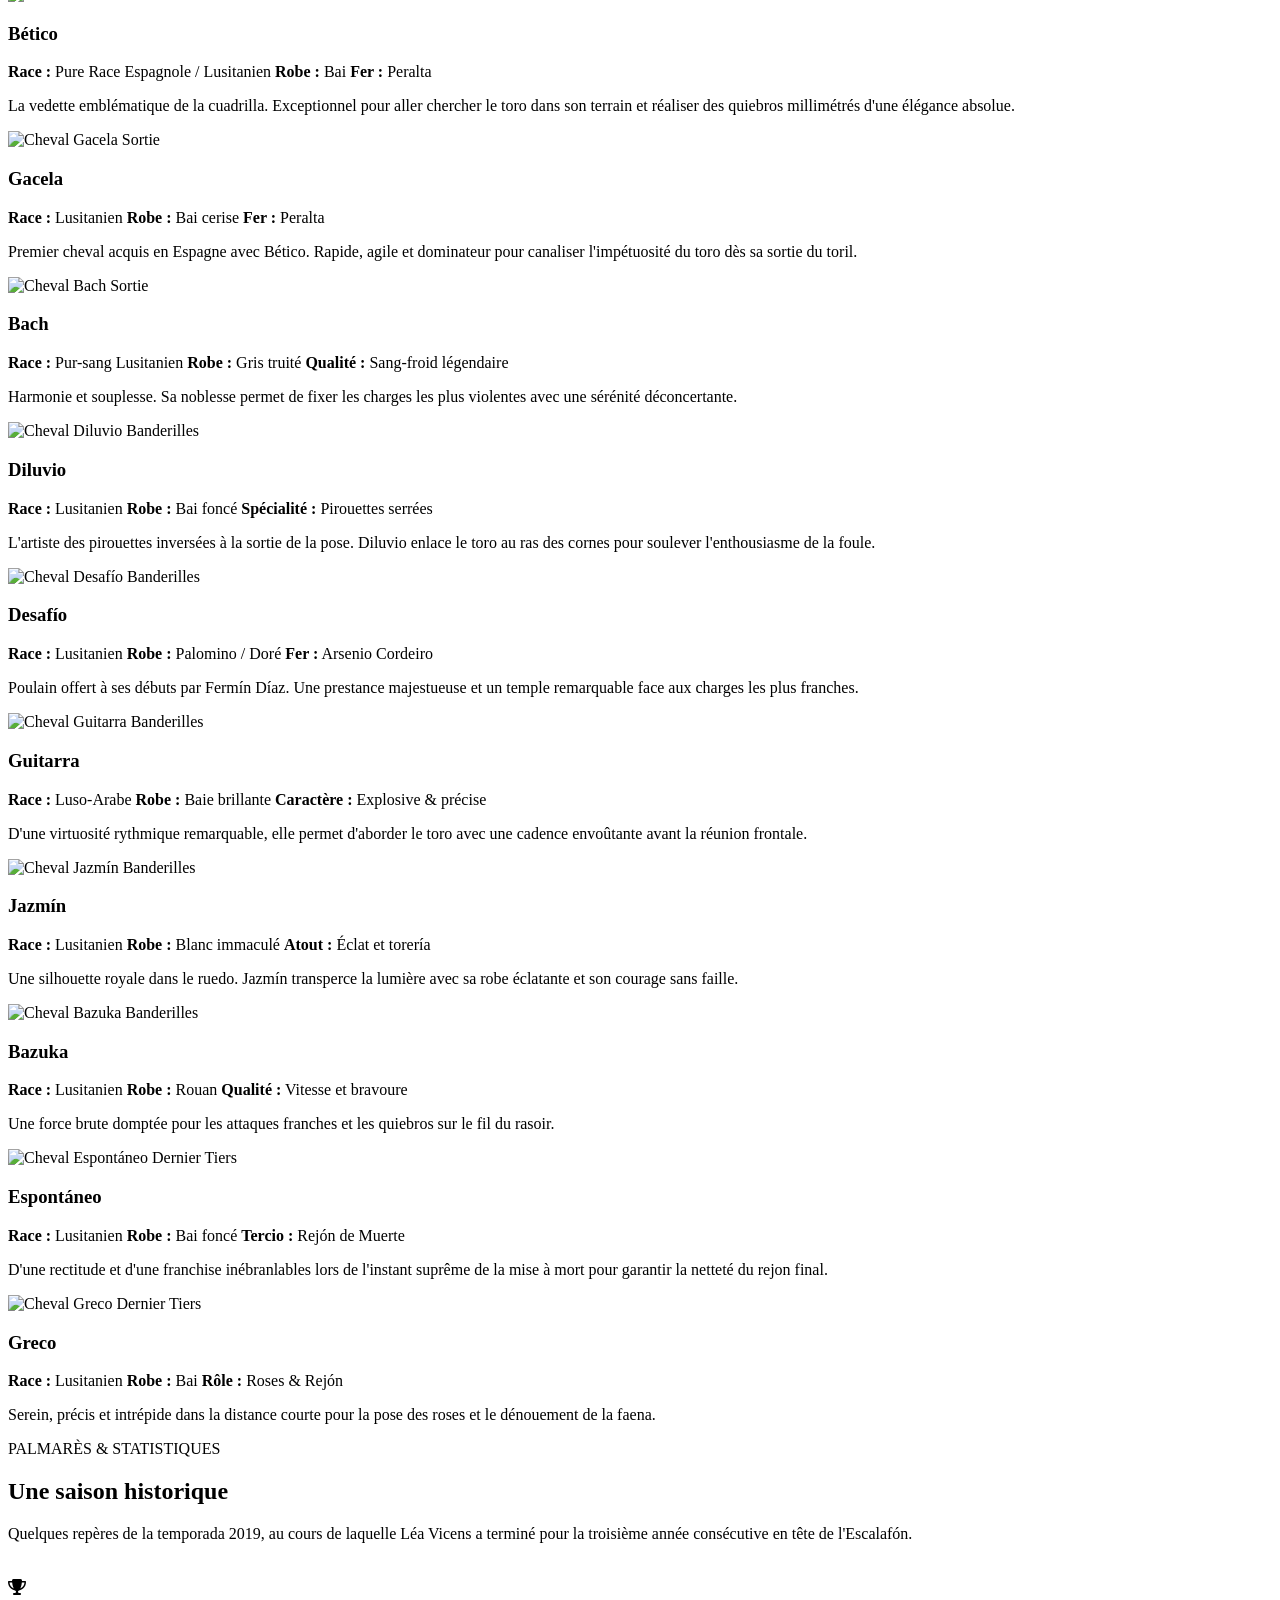
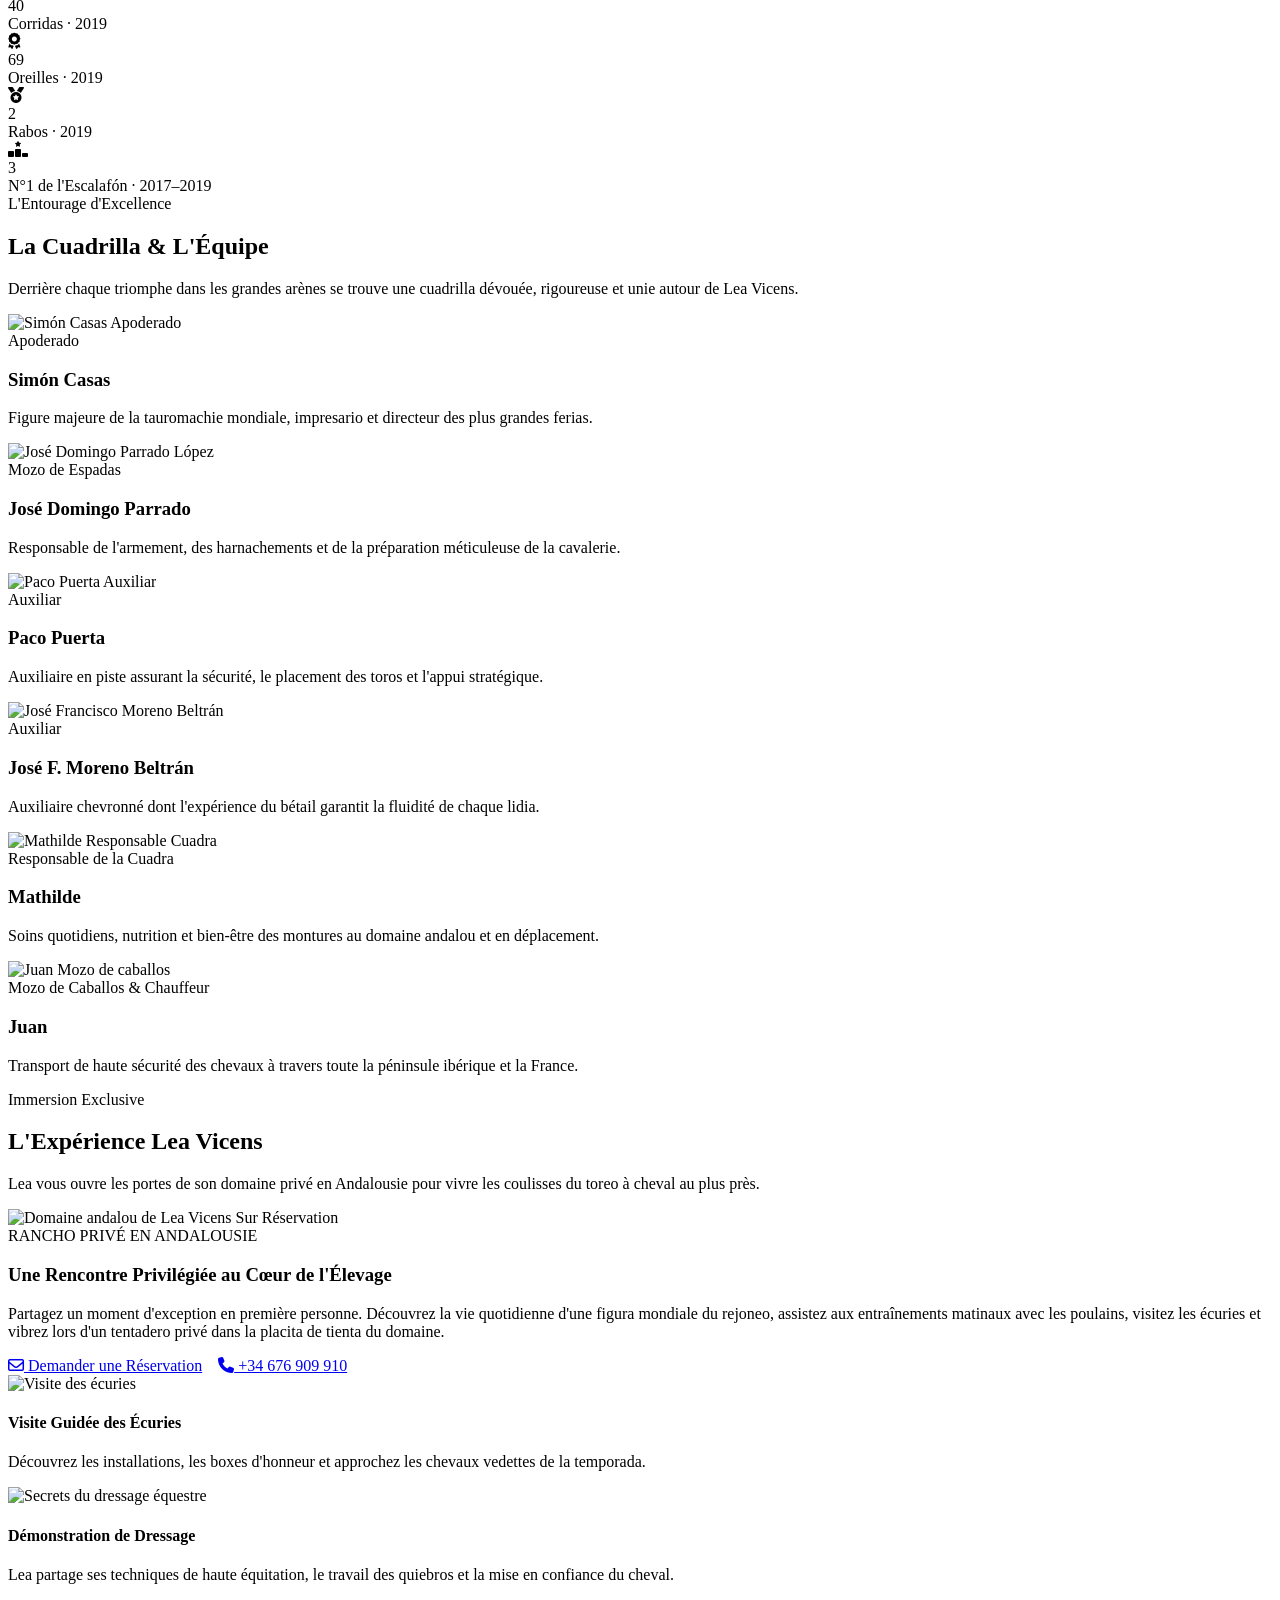
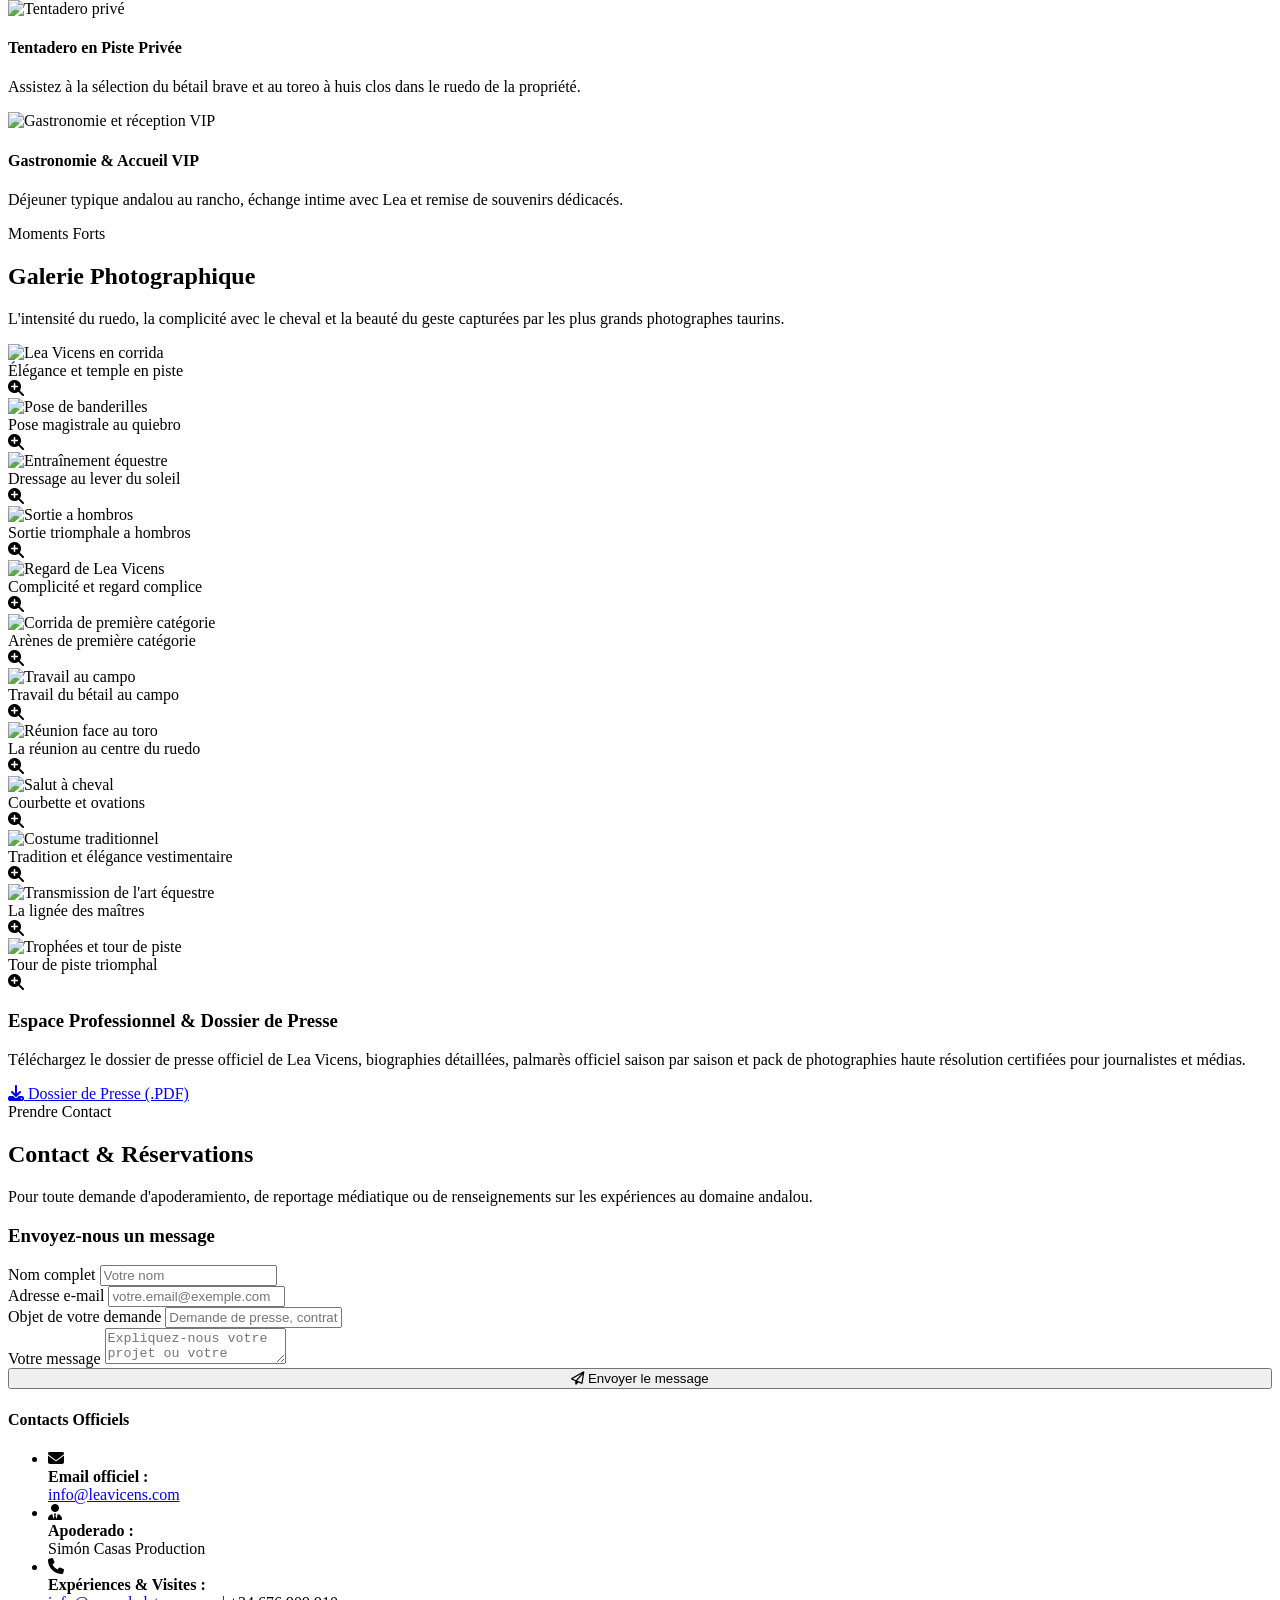
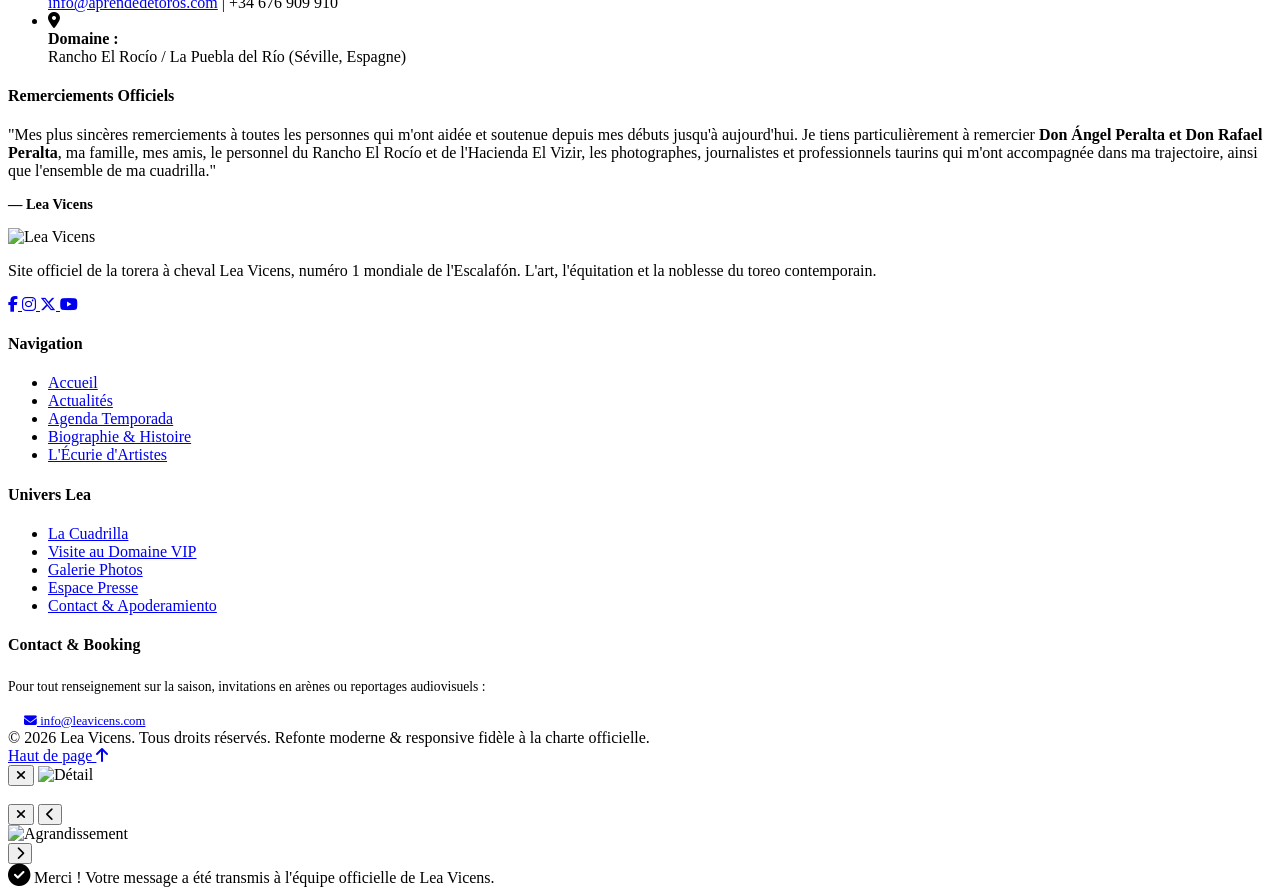
==== commit 289b8ab1: "Add files via upload" ====
--- a/index.html
+++ b/index.html
@@ -1,156 +1,1331 @@
-<!doctype html>
+<!DOCTYPE html>
 <html lang="fr">
 <head>
-<meta charset="utf-8">
-<meta name="viewport" content="width=device-width,initial-scale=1">
-<title>Léa Vicens — Rejoneadora</title>
-<meta name="description" content="Léa Vicens — Rejoneadora. Rejoneo, chevaux, Andalousie et expériences privées.">
-<link rel="preconnect" href="https://fonts.googleapis.com">
-<link rel="preconnect" href="https://fonts.gstatic.com" crossorigin>
-<link href="https://fonts.googleapis.com/css2?family=DM+Sans:wght@400;500;600&family=Playfair+Display:wght@400;500;600;700&display=swap" rel="stylesheet">
-<style>
-:root{
-  --ivory:#f4f0e8; --cream:#fbf9f5; --ink:#1d211d; --olive:#384a3b;
-  --olive2:#26362b; --terracotta:#a85d49; --sand:#d8cbb8; --wine:#673b35;
-  --line:rgba(29,33,29,.16); --white:#fff;
-}
-*{box-sizing:border-box} html{scroll-behavior:smooth}
-body{margin:0;background:var(--cream);color:var(--ink);font-family:"DM Sans",sans-serif}
-a{color:inherit;text-decoration:none}
-img{display:block;width:100%;height:100%;object-fit:cover}
-.nav{position:fixed;z-index:30;top:0;left:0;right:0;display:flex;align-items:center;justify-content:space-between;padding:22px 4vw;color:#fff;mix-blend-mode:normal;background:linear-gradient(to bottom,rgba(0,0,0,.45),transparent);transition:.3s}
-.nav.scrolled{background:rgba(244,240,232,.96);color:var(--ink);box-shadow:0 1px 0 var(--line)}
-.logo{font-family:"Playfair Display";font-size:23px;letter-spacing:.02em}.logo small{display:block;font:600 9px "DM Sans";letter-spacing:.28em;text-transform:uppercase;margin-top:1px}
-.navlinks{display:flex;gap:28px;font-size:11px;text-transform:uppercase;letter-spacing:.14em}
-.navlinks a{opacity:.9}.navlinks a:hover{color:var(--terracotta)}
-.navcta{border:1px solid currentColor;padding:10px 16px;font-size:10px;letter-spacing:.15em;text-transform:uppercase}
-.hero{height:100svh;min-height:680px;position:relative;background:#25332a;overflow:hidden}
-.hero:after{content:"";position:absolute;inset:0;background:linear-gradient(90deg,rgba(15,20,16,.58),rgba(15,20,16,.08) 65%),linear-gradient(0deg,rgba(15,20,16,.52),transparent 50%)}
-.heroimg{position:absolute;inset:0;transform:scale(1.03);transition:transform 1.8s ease}
-.hero:hover .heroimg{transform:scale(1.06)}
-.heroContent{position:absolute;z-index:2;left:8vw;bottom:11vh;color:#fff;max-width:800px}
-.kicker{font-size:11px;letter-spacing:.35em;text-transform:uppercase;margin-bottom:20px;color:#e8d8c5}
-.hero h1{font:500 clamp(62px,10vw,142px)/.83 "Playfair Display";margin:0;letter-spacing:-.045em}
-.hero p{font:400 17px/1.55 "DM Sans";max-width:510px;margin:30px 0}
-.buttons{display:flex;gap:12px;flex-wrap:wrap}.btn{padding:14px 20px;border:1px solid rgba(255,255,255,.55);font-size:10px;letter-spacing:.16em;text-transform:uppercase}.btn.fill{background:#fff;color:var(--ink);border-color:#fff}
-.heroBottom{position:absolute;z-index:3;bottom:26px;left:4vw;right:4vw;display:flex;justify-content:space-between;color:#fff;font-size:10px;letter-spacing:.16em;text-transform:uppercase}
-.section{padding:110px 7vw}.sectionHead{display:flex;justify-content:space-between;gap:30px;align-items:end;margin-bottom:42px}.eyebrow{font-size:10px;letter-spacing:.3em;text-transform:uppercase;color:var(--terracotta);margin-bottom:13px}.section h2{font:500 clamp(38px,5vw,72px)/.95 "Playfair Display";margin:0;letter-spacing:-.035em}.intro{max-width:520px;font-size:15px;line-height:1.8;color:#5c625c}
-.cream{background:var(--cream)}.ivory{background:var(--ivory)}.olive{background:var(--olive);color:#fff}.dark{background:var(--olive2);color:#fff}
-.ticker{overflow:hidden;border-top:1px solid var(--line);border-bottom:1px solid var(--line);white-space:nowrap;background:#eee8dd}.ticker span{display:inline-block;padding:17px 0;font:500 12px "Playfair Display";letter-spacing:.13em;text-transform:uppercase;animation:marquee 24s linear infinite}.ticker b{color:var(--terracotta);padding:0 45px}@keyframes marquee{to{transform:translateX(-50%)}}
-.feature{display:grid;grid-template-columns:1.25fr .75fr;min-height:630px}.featureImg{min-height:560px}.featureCopy{padding:70px;background:var(--olive);color:#fff;display:flex;flex-direction:column;justify-content:center}.featureCopy h3{font:500 clamp(38px,5vw,68px)/.95 "Playfair Display";margin:0 0 24px}.featureCopy p{line-height:1.75;color:#d9dfd9;max-width:450px}.date{font-size:10px;letter-spacing:.25em;text-transform:uppercase;color:#d8b9a8;margin-bottom:20px}.arrow{margin-top:25px;display:inline-flex;width:max-content;border-bottom:1px solid rgba(255,255,255,.6);padding-bottom:8px;font-size:10px;letter-spacing:.18em;text-transform:uppercase}
-.agendaGrid{display:grid;grid-template-columns:repeat(3,1fr);border-top:1px solid var(--line)}.event{padding:26px 0;border-bottom:1px solid var(--line);margin-right:25px}.event .num{font:500 42px "Playfair Display"}.event .month{font-size:9px;letter-spacing:.2em;text-transform:uppercase;color:var(--terracotta)}.event h4{font:500 24px "Playfair Display";margin:12px 0 5px}.event p{font-size:12px;color:#666}
-.stats{display:grid;grid-template-columns:repeat(4,1fr);border-top:1px solid rgba(255,255,255,.22);margin-top:55px}.stat{padding:30px 18px 10px 0;border-right:1px solid rgba(255,255,255,.22)}.stat:last-child{border-right:0}.stat strong{display:block;font:500 clamp(45px,6vw,80px) "Playfair Display"}.stat span{font-size:10px;text-transform:uppercase;letter-spacing:.16em;color:#cbd2cb}
-.timeline{display:grid;grid-template-columns:100px 1fr;gap:0;border-top:1px solid var(--line)}.tl{display:contents}.tlYear{padding:26px 0;border-bottom:1px solid var(--line);font:500 24px "Playfair Display";color:var(--terracotta)}.tlText{padding:26px 0;border-bottom:1px solid var(--line)}.tlText h4{font:500 25px "Playfair Display";margin:0 0 8px}.tlText p{margin:0;max-width:680px;line-height:1.65;color:#656b65;font-size:13px}
-.horses{display:grid;grid-template-columns:repeat(3,1fr);gap:12px}.horse{position:relative;height:470px;overflow:hidden}.horse:after{content:"";position:absolute;inset:45% 0 0;background:linear-gradient(transparent,rgba(0,0,0,.72))}.horseInfo{position:absolute;z-index:2;left:24px;right:24px;bottom:22px;color:#fff}.horseInfo small{font-size:9px;letter-spacing:.2em;text-transform:uppercase}.horseInfo h3{font:500 32px "Playfair Display";margin:5px 0}
-.experience{display:grid;grid-template-columns:.8fr 1.2fr;min-height:620px}.expCopy{padding:80px 7vw;display:flex;flex-direction:column;justify-content:center;background:#e7ded1}.expCopy h2{font:500 clamp(42px,5vw,70px) "Playfair Display";margin:0 0 25px}.expImg{min-height:500px}
-.gallery{display:grid;grid-template-columns:1.1fr .9fr .9fr;grid-auto-rows:260px;gap:12px}.gallery .big{grid-row:span 2}.gallery .wide{grid-column:span 2}
-.quote{padding:130px 12vw;text-align:center;background:var(--wine);color:#fff}.quote p{font:500 clamp(32px,5vw,65px)/1.08 "Playfair Display";max-width:1000px;margin:auto}.quote span{display:block;margin-top:25px;font-size:10px;letter-spacing:.2em;text-transform:uppercase;color:#e3c7bb}
-.footer{padding:70px 7vw;background:#18221b;color:#fff}.footerTop{display:flex;justify-content:space-between;gap:30px}.footer h2{font:500 54px "Playfair Display";margin:0}.footer p{color:#bdc5bd;max-width:420px;line-height:1.7}.footerBottom{margin-top:70px;padding-top:20px;border-top:1px solid rgba(255,255,255,.15);display:flex;justify-content:space-between;font-size:9px;letter-spacing:.15em;text-transform:uppercase;color:#9da89e}
-.float{position:fixed;right:22px;bottom:22px;z-index:25;width:52px;height:52px;border-radius:50%;display:grid;place-items:center;background:var(--terracotta);color:#fff;font-size:11px;box-shadow:0 8px 30px rgba(0,0,0,.2)}
-.reveal{opacity:0;transform:translateY(28px);transition:opacity .8s ease,transform .8s ease}.reveal.show{opacity:1;transform:none}
-@media(max-width:850px){
- .navlinks{display:none}.nav{padding:18px 20px}.navcta{padding:8px 10px}
- .heroContent{left:6vw;right:6vw;bottom:12vh}.hero p{font-size:14px}
- .section{padding:75px 6vw}.sectionHead{display:block}.intro{margin-top:22px}
- .feature,.experience{grid-template-columns:1fr}.featureImg,.expImg{min-height:430px}.featureCopy,.expCopy{padding:60px 6vw}
- .agendaGrid,.stats{grid-template-columns:1fr 1fr}.horses{grid-template-columns:1fr}.horse{height:420px}
- .gallery{grid-template-columns:1fr 1fr;grid-auto-rows:210px}.gallery .big{grid-row:span 2}.gallery .wide{grid-column:span 2}
- .timeline{grid-template-columns:72px 1fr}.footerTop{display:block}.footer h2{font-size:44px}.footerBottom{display:block;line-height:2}
-}
-</style>
+  <meta charset="UTF-8">
+  <meta name="viewport" content="width=device-width, initial-scale=1.0, minimum-scale=1.0">
+  <title>Lea Vicens | Site Officiel de la Torera à Cheval - Rejoneadora N°1</title>
+  
+  <!-- SEO & Open Graph -->
+  <meta name="description" content="Site officiel de Lea Vicens, torera de rejoneo française, numéro 1 mondiale de l'Escalafón. Découvrez la temporada, l'écurie d'exception, les actualités et l'expérience au domaine andalou.">
+  <meta name="keywords" content="Lea Vicens, Rejoneo, Tauromachie à cheval, Torera, Arènes de Nîmes, Las Ventas, Real Maestranza de Sevilla, Cuadra, Cheval Lusitanien">
+  <meta name="author" content="Lea Vicens Officiel">
+  <meta property="og:title" content="Lea Vicens | Site Officiel de la Torera de Rejoneo">
+  <meta property="og:description" content="L'art équestre, la bravoure et la passion au sommet du toreo mondial.">
+  <meta property="og:image" content="assets/img/hero-ronda.jpg">
+  <meta property="og:type" content="website">
+
+  <!-- Google Fonts -->
+  <link rel="preconnect" href="https://fonts.googleapis.com">
+  <link rel="preconnect" href="https://fonts.gstatic.com" crossorigin>
+  <link href="https://fonts.googleapis.com/css2?family=Amatic+SC:wght@700&family=Cinzel:wght@600;700;800;900&family=Montserrat:wght@300;400;500;600;700&family=Roboto+Slab:wght@300;400;600;700&display=swap" rel="stylesheet">
+
+  <!-- FontAwesome Icons -->
+  <link rel="stylesheet" href="https://cdnjs.cloudflare.com/ajax/libs/font-awesome/6.4.0/css/all.min.css">
+
+  <!-- Stylesheet -->
+  <link rel="stylesheet" href="assets/css/style.css">
+  
+  <!-- Favicon -->
+  <link rel="icon" type="image/png" href="assets/img/logo.png">
 </head>
 <body>
-<nav class="nav" id="nav">
-  <a class="logo" href="#top">LÉA VICENS<small>Rejoneadora · Andalucía</small></a>
-  <div class="navlinks">
-    <a href="#actualidad">Actualidad</a><a href="#agenda">Agenda</a><a href="#trayectoria">Trayectoria</a><a href="#caballos">Caballos</a><a href="#experiencia">Experiencia</a><a href="#galeria">Galería</a>
+
+  <!-- ==========================================================================
+       HEADER & NAVIGATION
+       ========================================================================== -->
+  <header class="site-header">
+    <div class="container header-container">
+      <!-- Marque & Logo Officiel -->
+      <a href="#accueil" class="site-brand" aria-label="Lea Vicens - Accueil">
+        <img src="assets/img/logo-white.png" alt="Lea Vicens - Torera de Rejoneo" class="site-logo">
+      </a>
+
+      <!-- Navigation Desktop -->
+      <nav class="main-nav" aria-label="Navigation principale">
+        <ul class="nav-list">
+          <li><a href="#accueil" class="nav-link active" data-i18n="nav_home">Accueil</a></li>
+          <li><a href="#actualites" class="nav-link" data-i18n="nav_news">Actualités</a></li>
+          <li><a href="#agenda" class="nav-link" data-i18n="nav_agenda">Agenda</a></li>
+          <li><a href="#biographie" class="nav-link" data-i18n="nav_bio">Biographie</a></li>
+          <li><a href="#ecurie" class="nav-link" data-i18n="nav_cuadra">Écurie</a></li>
+          <li><a href="#equipe" class="nav-link" data-i18n="nav_team">L'Équipe</a></li>
+          <li><a href="#experience" class="nav-link" data-i18n="nav_experience">Expérience</a></li>
+          <li><a href="#galerie" class="nav-link" data-i18n="nav_gallery">Galerie</a></li>
+          <li><a href="#contact" class="nav-link" data-i18n="nav_contact">Contact</a></li>
+        </ul>
+      </nav>
+
+      <!-- Actions & Sélecteur de langue -->
+      <div class="nav-actions">
+        <div class="lang-selector" aria-label="Choix de langue">
+          <button type="button" class="lang-btn active" data-lang="fr">FR</button>
+          <button type="button" class="lang-btn" data-lang="es">ES</button>
+          <button type="button" class="lang-btn" data-lang="en">EN</button>
+        </div>
+
+        <!-- Bouton Burger Mobile -->
+        <button class="menu-toggle" aria-label="Ouvrir le menu">
+          <span></span>
+          <span></span>
+          <span></span>
+        </button>
+      </div>
+    </div>
+  </header>
+
+  <!-- Mobile Drawer Menu -->
+  <div class="drawer-overlay"></div>
+  <aside class="mobile-drawer" aria-label="Menu mobile">
+    <div style="margin-bottom: 28px;">
+      <img src="assets/img/logo-white.png" alt="Lea Vicens" style="height:40px; width:auto; margin-bottom:10px;">
+      <p style="font-size:0.75rem; text-transform:uppercase; color:var(--gold); letter-spacing:0.18em; font-weight:600;">Torera de Rejoneo</p>
+    </div>
+    <ul class="mobile-nav-list">
+      <li><a href="#accueil" class="mobile-nav-link" data-i18n="nav_home">Accueil</a></li>
+      <li><a href="#actualites" class="mobile-nav-link" data-i18n="nav_news">Actualités</a></li>
+      <li><a href="#agenda" class="mobile-nav-link" data-i18n="nav_agenda">Agenda</a></li>
+      <li><a href="#biographie" class="mobile-nav-link" data-i18n="nav_bio">Biographie</a></li>
+      <li><a href="#ecurie" class="mobile-nav-link" data-i18n="nav_cuadra">Écurie</a></li>
+      <li><a href="#equipe" class="mobile-nav-link" data-i18n="nav_team">L'Équipe</a></li>
+      <li><a href="#experience" class="mobile-nav-link" data-i18n="nav_experience">Expérience</a></li>
+      <li><a href="#galerie" class="mobile-nav-link" data-i18n="nav_gallery">Galerie</a></li>
+      <li><a href="#contact" class="mobile-nav-link" data-i18n="nav_contact">Contact</a></li>
+    </ul>
+    <div style="margin-top:auto;">
+      <a href="#contact" class="btn btn-primary" style="width:100%;" data-i18n="nav_contact">Contact & Presse</a>
+    </div>
+  </aside>
+
+  <!-- ==========================================================================
+       HERO BANNER
+       ========================================================================== -->
+  <section id="accueil" class="hero">
+    <div class="hero-background">
+      <img src="assets/img/hero-ronda.jpg" alt="Lea Vicens en piste à Ronda" class="hero-bg-img">
+    </div>
+    <div class="hero-overlay"></div>
+
+    <div class="container hero-content">
+      <div class="hero-badge">
+        <i class="fa-solid fa-crown"></i>
+        <span data-i18n="hero_badge">N°1 MONDIALE DE L'ESCALAFÓN • REJONEO</span>
+      </div>
+
+      <h1 class="hero-title">
+        LEA <span>VICENS</span>
+      </h1>
+
+      <p class="hero-tagline" data-i18n="hero_tagline">
+        L'élégance équestre, la bravoure et la passion au sommet de la tauromachie mondiale.
+      </p>
+
+      <div class="hero-actions">
+        <a href="#agenda" class="btn btn-primary" data-i18n="hero_cta_agenda">
+          <i class="fa-regular fa-calendar-check"></i> Consulter la Temporada
+        </a>
+        <a href="#ecurie" class="btn btn-gold" data-i18n="hero_cta_cuadra">
+          <i class="fa-solid fa-horse"></i> Découvrir la Cuadra
+        </a>
+      </div>
+
+      <!-- Chiffres clés en encadré moderne -->
+      <div class="hero-quickstats">
+        <div class="hero-stat-item">
+          <div class="hero-stat-val">40</div>
+          <div class="hero-stat-lbl">Corridas · 2019</div>
+        </div>
+        <div class="hero-stat-item">
+          <div class="hero-stat-val">69</div>
+          <div class="hero-stat-lbl">Oreilles · 2019</div>
+        </div>
+        <div class="hero-stat-item">
+          <div class="hero-stat-val">2</div>
+          <div class="hero-stat-lbl">Rabos · 2019</div>
+        </div>
+        <div class="hero-stat-item">
+          <div class="hero-stat-val">15+</div>
+          <div class="hero-stat-lbl">Chevaux d'artistes</div>
+        </div>
+      </div>
+    </div>
+
+    <a href="#actualites" class="hero-scroll" aria-label="Défiler vers les actualités">
+      <span>Découvrir</span>
+      <i class="fa-solid fa-chevron-down"></i>
+    </a>
+  </section>
+
+  <!-- ==========================================================================
+       SECTION ACTUALITES & DERNIERS TRIOMPHES
+       ========================================================================== -->
+  <section id="actualites" class="section-news">
+    <div class="container">
+      <header class="section-header">
+        <span class="section-tag" data-i18n="news_tag">Actualités & Récits</span>
+        <h2 class="section-title" data-i18n="news_title">Derniers Triomphes en Piste</h2>
+        <p class="section-subtitle" data-i18n="news_subtitle">
+          Suivez les temps forts, les comptes-rendus de corridas et les grandes victoires de Lea Vicens à travers les arènes d'Espagne et de France.
+        </p>
+      </header>
+
+      <div class="news-grid">
+        <!-- Article 1: Pozoblanco -->
+        <article class="news-card" data-fulltext="Grande prestation de Lea Vicens aux arènes de Pozoblanco. Devant des toros d'Alcurrucén et de Bohórquez, la rejoneadora a démontré un temple souverain, une maîtrise équestre d'une précision chirurgicale sur Bético et Diluvio, concluant avec fermeté pour couper les deux oreilles et sortir triomphalement a hombros par la Grande Porte.">
+          <div class="news-thumb">
+            <img src="assets/img/news/pozoblanco.jpg" alt="Lea Vicens Pozoblanco" class="news-img" loading="lazy">
+            <span class="news-badge-date">28 Septembre</span>
+            <span class="news-tag">Pozoblanco (Espagne)</span>
+          </div>
+          <div class="news-content">
+            <h3 class="news-card-title">Lea Vicens, temple, solvencia y triunfo a hombros en Pozoblanco</h3>
+            <p class="news-card-excerpt">
+              Démonstration d'autorité et d'élégance équestre. Deux oreilles indiscutables et une sortie triomphale a hombros sous les ovations du public.
+            </p>
+            <div class="news-card-footer">
+              <a href="#" class="news-read-more news-read-more-btn">
+                Lire le récit <i class="fa-solid fa-arrow-right"></i>
+              </a>
+              <span style="font-size:0.8rem; color:var(--gold); font-weight:700;">Puerta Grande</span>
+            </div>
+          </div>
+        </article>
+
+        <!-- Article 2: Nava de la Asunción -->
+        <article class="news-card" data-fulltext="Triomphe éclatant de Lea Vicens à Nava de la Asunción. Face à un lot exigeant, elle a subjugué les gradins par la pureté de ses attaques de face et des quiebros magistraux avec Guitarra et Bazuka. Deux oreilles triomphales et une communion totale avec l'afición.">
+          <div class="news-thumb">
+            <img src="assets/img/news/nava.jpg" alt="Lea Vicens Nava de la Asunción" class="news-img" loading="lazy">
+            <span class="news-badge-date">20 Septembre</span>
+            <span class="news-tag">Nava de la Asunción</span>
+          </div>
+          <div class="news-content">
+            <h3 class="news-card-title">Lea Vicens, triunfadora incontestable en Nava de la Asunción</h3>
+            <p class="news-card-excerpt">
+              Une après-midi de maestria où chaque tercio a été exécuté dans la plus pure tradition du rejoneo classique avec une cavalerie au sommet.
+            </p>
+            <div class="news-card-footer">
+              <a href="#" class="news-read-more news-read-more-btn">
+                Lire le récit <i class="fa-solid fa-arrow-right"></i>
+              </a>
+              <span style="font-size:0.8rem; color:var(--gold); font-weight:700;">2 Oreilles</span>
+            </div>
+          </div>
+        </article>
+
+        <!-- Article 3: Tordesillas -->
+        <article class="news-card" data-fulltext="À Tordesillas, Lea Vicens a prolongé sa série victorieuse avec brio. Sur son fidèle Bético, elle a fixé le toro au millimètre, enchaînant des banderilles au quiebro d'une intensité rare. Deux trophées majeurs viennent couronner cette prestation remarquable.">
+          <div class="news-thumb">
+            <img src="assets/img/news/tordesillas.jpg" alt="Lea Vicens Tordesillas" class="news-img" loading="lazy">
+            <span class="news-badge-date">16 Septembre</span>
+            <span class="news-tag">Tordesillas</span>
+          </div>
+          <div class="news-content">
+            <h3 class="news-card-title">Lea Vicens prolonga su racha triunfal con dos orejas en Tordesillas</h3>
+            <p class="news-card-excerpt">
+              Deux oreilles supplémentaires pour la cheffe de file de l'escalafón, confirmant son statut d'icône incontournable du toreo à cheval.
+            </p>
+            <div class="news-card-footer">
+              <a href="#" class="news-read-more news-read-more-btn">
+                Lire le récit <i class="fa-solid fa-arrow-right"></i>
+              </a>
+              <span style="font-size:0.8rem; color:var(--gold); font-weight:700;">2 Oreilles</span>
+            </div>
+          </div>
+        </article>
+
+        <!-- Article 4: Villatobas -->
+        <article class="news-card" data-fulltext="En terre castillane à Villatobas, Lea Vicens a livré une leçon de tauromachie équestre. Présentation soignée, cavalerie en osmose parfaite et mise à mort impeccable garantissant l'octroi de deux oreilles fêtées par les gradins conquis.">
+          <div class="news-thumb">
+            <img src="assets/img/news/villatobas.jpg" alt="Triunfo de Lea Vicens en Villatobas" class="news-img" loading="lazy">
+            <span class="news-badge-date">14 Septembre</span>
+            <span class="news-tag">Villatobas</span>
+          </div>
+          <div class="news-content">
+            <h3 class="news-card-title">Triunfo de Léa Vicens en Villatobas : dos orejas</h3>
+            <p class="news-card-excerpt">
+              Nouvelle étape victorieuse avec des poses de banderilles courtes d'une témérité saisissante et une sortie sous les vivats.
+            </p>
+            <div class="news-card-footer">
+              <a href="#" class="news-read-more news-read-more-btn">
+                Lire le récit <i class="fa-solid fa-arrow-right"></i>
+              </a>
+              <span style="font-size:0.8rem; color:var(--gold); font-weight:700;">Puerta Grande</span>
+            </div>
+          </div>
+        </article>
+
+        <!-- Article 5: Guadix -->
+        <article class="news-card" data-fulltext="Grand festival d'art et d'émotion à Guadix. Lea a coupé trois oreilles après deux faenas lumineuses, montant avec un brio éclatant ses montures vedettes Bach et Greco. Une Puerta Grande d'anthologie dans une ambiance survoltée.">
+          <div class="news-thumb">
+            <img src="assets/img/news/guadix.jpg" alt="Lea Vicens Guadix" class="news-img" loading="lazy">
+            <span class="news-badge-date">06 Septembre</span>
+            <span class="news-tag">Guadix (Grenade)</span>
+          </div>
+          <div class="news-content">
+            <h3 class="news-card-title">Lea Vicens deja su sello en Guadix : 3 orejas y Puerta Grande</h3>
+            <p class="news-card-excerpt">
+              Trois oreilles amplement méritées, un toreo d'une limpidité exemplaire et un engagement total dans chaque tercio.
+            </p>
+            <div class="news-card-footer">
+              <a href="#" class="news-read-more news-read-more-btn">
+                Lire le récit <i class="fa-solid fa-arrow-right"></i>
+              </a>
+              <span style="font-size:0.8rem; color:var(--gold); font-weight:700;">3 Oreilles</span>
+            </div>
+          </div>
+        </article>
+
+        <!-- Article 6: Ronda -->
+        <article class="news-card" data-fulltext="Dans le temple sacré de la Real Maestranza de Ronda, berceau du toreo équestre, Lea Vicens a fait vibrer les aficionados lors de la prestigieuse Corrida Goyesca. Une prestation d'une noblesse et d'un raffinement incomparables saluée d'une oreille de poids.">
+          <div class="news-thumb">
+            <img src="assets/img/news/ronda.jpg" alt="Lea Vicens Ronda Goyesca" class="news-img" loading="lazy">
+            <span class="news-badge-date">05 Septembre</span>
+            <span class="news-tag">Ronda (Goyesca)</span>
+          </div>
+          <div class="news-content">
+            <h3 class="news-card-title">Léa Vicens, entrega y torería en Ronda : 1 oreja</h3>
+            <p class="news-card-excerpt">
+              Dans l'écrin historique de la Maestranza de Ronda, Lea a imposé son style racé et son respect des canons les plus purs de l'équitation torera.
+            </p>
+            <div class="news-card-footer">
+              <a href="#" class="news-read-more news-read-more-btn">
+                Lire le récit <i class="fa-solid fa-arrow-right"></i>
+              </a>
+              <span style="font-size:0.8rem; color:var(--gold); font-weight:700;">1 Oreille majeure</span>
+            </div>
+          </div>
+        </article>
+      </div>
+    </div>
+  </section>
+
+  <!-- ==========================================================================
+       SECTION AGENDA & TEMPORADA
+       ========================================================================== */
+  <section id="agenda" class="section-agenda">
+    <div class="container">
+      <header class="section-header">
+        <span class="section-tag" data-i18n="agenda_tag">Calendrier de la Temporada</span>
+        <h2 class="section-title" data-i18n="agenda_title">Agenda & Rendez-vous</h2>
+        <p class="section-subtitle" data-i18n="agenda_subtitle">
+          Retrouvez les prochaines dates ainsi que l'historique des cartels prestigieux disputés à travers les grandes ferias d'Europe.
+        </p>
+      </header>
+
+      <!-- Barre de contrôle avec filtres et recherche instantanée -->
+      <div class="agenda-controls">
+        <div class="agenda-filters">
+          <button type="button" class="filter-btn active" data-filter="all" data-i18n="filter_all">Tous</button>
+          <button type="button" class="filter-btn" data-filter="recent" data-i18n="filter_recent">Triomphes récents</button>
+          <button type="button" class="filter-btn" data-filter="espagne" data-i18n="filter_spain">Espagne</button>
+          <button type="button" class="filter-btn" data-filter="france" data-i18n="filter_france">France</button>
+        </div>
+
+        <div class="agenda-search">
+          <i class="fa-solid fa-magnifying-glass"></i>
+          <input type="text" id="agendaSearchInput" placeholder="Rechercher une arène, ville..." data-i18n="agenda_search_placeholder">
+        </div>
+      </div>
+
+      <!-- Liste des événements -->
+      <div class="agenda-list">
+        <!-- Event 1: Pozoblanco -->
+        <div class="agenda-card" data-category="recent espagne">
+          <div class="agenda-date-box">
+            <span class="agenda-day">27</span>
+            <span class="agenda-month">Sept</span>
+            <span class="agenda-year">2026</span>
+          </div>
+          <div class="agenda-details">
+            <div class="agenda-plaza">
+              <span class="agenda-city">Pozoblanco</span>
+              <span class="agenda-country-badge">Espagne</span>
+            </div>
+            <p class="agenda-cartel">
+              Cartel : Andy Cartagena, <strong>LEA VICENS</strong>, Sebastián Fernández.
+            </p>
+            <div class="agenda-meta">
+              <span><i class="fa-regular fa-clock"></i> 18h30</span>
+              <span><i class="fa-solid fa-trophy"></i> Bilan : 2 oreilles, Puerta Grande</span>
+            </div>
+          </div>
+          <div class="agenda-action">
+            <span class="agenda-badge-status triunfo">Puerta Grande</span>
+            <button class="btn btn-outline-dark btn-sm btn-add-cal" title="Exporter l'événement au format iCal">
+              <i class="fa-regular fa-calendar-plus"></i> Rappel (.ics)
+            </button>
+          </div>
+        </div>
+
+        <!-- Event 2: Nava de la Asunción -->
+        <div class="agenda-card" data-category="recent espagne">
+          <div class="agenda-date-box">
+            <span class="agenda-day">20</span>
+            <span class="agenda-month">Sept</span>
+            <span class="agenda-year">2026</span>
+          </div>
+          <div class="agenda-details">
+            <div class="agenda-plaza">
+              <span class="agenda-city">Nava de la Asunción</span>
+              <span class="agenda-country-badge">Espagne</span>
+            </div>
+            <p class="agenda-cartel">
+              Cartel : Sergio Galán, <strong>LEA VICENS</strong>.
+            </p>
+            <div class="agenda-meta">
+              <span><i class="fa-regular fa-clock"></i> 17h30</span>
+              <span><i class="fa-solid fa-trophy"></i> Bilan : 2 oreilles</span>
+            </div>
+          </div>
+          <div class="agenda-action">
+            <span class="agenda-badge-status triunfo">Triomphe</span>
+            <button class="btn btn-outline-dark btn-sm btn-add-cal">
+              <i class="fa-regular fa-calendar-plus"></i> Rappel (.ics)
+            </button>
+          </div>
+        </div>
+
+        <!-- Event 3: Tordesillas -->
+        <div class="agenda-card" data-category="recent espagne">
+          <div class="agenda-date-box">
+            <span class="agenda-day">16</span>
+            <span class="agenda-month">Sept</span>
+            <span class="agenda-year">2026</span>
+          </div>
+          <div class="agenda-details">
+            <div class="agenda-plaza">
+              <span class="agenda-city">Tordesillas</span>
+              <span class="agenda-country-badge">Espagne</span>
+            </div>
+            <p class="agenda-cartel">
+              Cartel : Sergio Galán, <strong>LEA VICENS</strong>, Sebastián Fernández.
+            </p>
+            <div class="agenda-meta">
+              <span><i class="fa-regular fa-clock"></i> 18h00</span>
+              <span><i class="fa-solid fa-trophy"></i> Bilan : 2 oreilles</span>
+            </div>
+          </div>
+          <div class="agenda-action">
+            <span class="agenda-badge-status triunfo">2 Oreilles</span>
+            <button class="btn btn-outline-dark btn-sm btn-add-cal">
+              <i class="fa-regular fa-calendar-plus"></i> Rappel (.ics)
+            </button>
+          </div>
+        </div>
+
+        <!-- Event 4: Nîmes (France) -->
+        <div class="agenda-card" data-category="france">
+          <div class="agenda-date-box">
+            <span class="agenda-day">19</span>
+            <span class="agenda-month">Sept</span>
+            <span class="agenda-year">2026</span>
+          </div>
+          <div class="agenda-details">
+            <div class="agenda-plaza">
+              <span class="agenda-city">Arènes de Nîmes</span>
+              <span class="agenda-country-badge">France</span>
+            </div>
+            <p class="agenda-cartel">
+              Feria des Vendanges • Cartel de prestige : Diego Ventura, <strong>LEA VICENS</strong>, Guillermo Hermoso de Mendoza.
+            </p>
+            <div class="agenda-meta">
+              <span><i class="fa-regular fa-clock"></i> 11h30</span>
+              <span><i class="fa-solid fa-location-dot"></i> Arènes romaines de Nîmes</span>
+            </div>
+          </div>
+          <div class="agenda-action">
+            <span class="agenda-badge-status">Feria Majeure</span>
+            <button class="btn btn-outline-dark btn-sm btn-add-cal">
+              <i class="fa-regular fa-calendar-plus"></i> Rappel (.ics)
+            </button>
+          </div>
+        </div>
+
+        <!-- Event 5: Madrid Las Ventas -->
+        <div class="agenda-card" data-category="espagne">
+          <div class="agenda-date-box">
+            <span class="agenda-day">06</span>
+            <span class="agenda-month">Juin</span>
+            <span class="agenda-year">2026</span>
+          </div>
+          <div class="agenda-details">
+            <div class="agenda-plaza">
+              <span class="agenda-city">Madrid (Las Ventas)</span>
+              <span class="agenda-country-badge">Espagne</span>
+            </div>
+            <p class="agenda-cartel">
+              Feria de San Isidro • Toros de Fermín Bohórquez pour Diego Ventura, <strong>LEA VICENS</strong>.
+            </p>
+            <div class="agenda-meta">
+              <span><i class="fa-regular fa-clock"></i> 19h00</span>
+              <span><i class="fa-solid fa-trophy"></i> Cathédrale mondiale de la tauromachie</span>
+            </div>
+          </div>
+          <div class="agenda-action">
+            <span class="agenda-badge-status">San Isidro</span>
+            <button class="btn btn-outline-dark btn-sm btn-add-cal">
+              <i class="fa-regular fa-calendar-plus"></i> Rappel (.ics)
+            </button>
+          </div>
+        </div>
+
+        <!-- Event 6: Arles (France) -->
+        <div class="agenda-card" data-category="france">
+          <div class="agenda-date-box">
+            <span class="agenda-day">12</span>
+            <span class="agenda-month">Sept</span>
+            <span class="agenda-year">2026</span>
+          </div>
+          <div class="agenda-details">
+            <div class="agenda-plaza">
+              <span class="agenda-city">Arènes d'Arles</span>
+              <span class="agenda-country-badge">France</span>
+            </div>
+            <p class="agenda-cartel">
+              Feria du Riz • Corrida de Rejoneo avec <strong>LEA VICENS</strong> et figuras du toreo équestre.
+            </p>
+            <div class="agenda-meta">
+              <span><i class="fa-regular fa-clock"></i> 17h00</span>
+              <span><i class="fa-solid fa-location-dot"></i> Amphithéâtre d'Arles</span>
+            </div>
+          </div>
+          <div class="agenda-action">
+            <span class="agenda-badge-status">Feria du Riz</span>
+            <button class="btn btn-outline-dark btn-sm btn-add-cal">
+              <i class="fa-regular fa-calendar-plus"></i> Rappel (.ics)
+            </button>
+          </div>
+        </div>
+      </div>
+    </div>
+  </section>
+
+  <!-- ==========================================================================
+       SECTION BIOGRAPHIE & HISTOIRE
+       ========================================================================== -->
+  <section id="biographie" class="section-biography">
+    <div class="container">
+      <div class="bio-grid">
+        <!-- Cadre visuel d'exception -->
+        <div class="bio-visual">
+          <div class="bio-main-frame">
+            <img src="assets/img/news/pozoblanco.jpg" alt="Lea Vicens en piste" class="bio-main-img" loading="lazy">
+          </div>
+          <div class="bio-quote-card">
+            <p class="bio-quote-text">
+              "Elle sait comme d'instinct. Le Cheval, elle le respire."
+            </p>
+            <div class="bio-quote-author">— Don Ángel Peralta</div>
+            <div style="font-size:0.75rem; color:rgba(255,255,255,0.6); margin-top:2px;">Maître légendaire du rejoneo moderne</div>
+          </div>
+        </div>
+
+        <!-- Récit biographique -->
+        <div class="bio-text">
+          <span class="section-tag" data-i18n="bio_tag">Parcours & Vocation</span>
+          <h2 class="section-title" data-i18n="bio_title">Du Poney Camarguais au Sommet Mondial</h2>
+          
+          <p class="bio-paragraph">
+            Dès l'âge de 4 ans, Léa met le pied à l'étrier sur son premier poney camarguais <em>Ourasi</em>. Née à Nîmes, aux portes de la Camargue, dans une terre où les traditions taurines et équestres sont inscrites dans la roche, elle grandit au milieu des gardians, des chevaux et des toros bravos.
+          </p>
+
+          <p class="bio-highlight">
+            Diplôme de biologie en poche, un tournant décisif bouscule son destin : sa rencontre en 2007 avec le seigneur incontesté de l'art équestre, <strong>Don Ángel Peralta</strong>.
+          </p>
+
+          <p class="bio-paragraph">
+            Décelant immédiatement le génie et la dévotion de la jeune française, le maestro l'invite au <em>Rancho El Rocío</em> à La Puebla del Río (Séville). Sous son regard bienveillant et exigeant, elle s'entraîne <strong>10 heures par jour pendant quatre années</strong> de travail acharné, dressant ses propres poulains au contact direct du bétail brave.
+          </p>
+
+          <!-- Timeline des jalons historiques -->
+          <div class="timeline">
+            <div class="timeline-item">
+              <div class="timeline-dot"></div>
+              <div class="timeline-year">2007 • L'Installation en Andalousie</div>
+              <div class="timeline-desc">Intégration au Rancho El Rocío auprès des frères Don Ángel et Rafael Peralta. Début du travail solitaire de dressage.</div>
+            </div>
+            <div class="timeline-item">
+              <div class="timeline-dot"></div>
+              <div class="timeline-year">2010 • Les Premières Émotions</div>
+              <div class="timeline-desc">Présentation officielle en public en Espagne : Léa Vicens devient officiellement torera à cheval.</div>
+            </div>
+            <div class="timeline-item">
+              <div class="timeline-dot"></div>
+              <div class="timeline-year">2013 • L'Alternative Historique</div>
+              <div class="timeline-desc">Alternative dans les prestigieuses Arènes de Nîmes des mains de Marie Sara et Paco Ojeda.</div>
+            </div>
+            <div class="timeline-item">
+              <div class="timeline-dot"></div>
+              <div class="timeline-year">2017 - 2026 • Numéro 1 Mondiale de l'Escalafón</div>
+              <div class="timeline-desc">Consécration absolue : cheffe de file du classement mondial, Puerta del Príncipe à Séville et triomphes majeurs à Las Ventas (Madrid).</div>
+            </div>
+          </div>
+        </div>
+      </div>
+    </div>
+  </section>
+
+  <!-- ==========================================================================
+       SECTION ECURIE D'EXCEPTION (CUADRA)
+       ========================================================================== -->
+  <section id="ecurie" class="section-cuadra">
+    <div class="container">
+      <header class="section-header">
+        <span class="section-tag" data-i18n="cuadra_tag">Les Compagnons de Légende</span>
+        <h2 class="section-title" data-i18n="cuadra_title">L'Écurie d'Artistes (La Cuadra)</h2>
+        <p class="section-subtitle" data-i18n="cuadra_subtitle">
+          Chaque monture est dressée individuellement par Lea Vicens selon les préceptes de l'école Peralta, pour en faire des partenaires de bravoure au temple unique.
+        </p>
+      </header>
+
+      <p class="cuadra-intro">
+        "Former ses poulains à son goût, dans un constant souci de justesse et d'esthétisme, afin d'en faire des chevaux artistes dans une tauromachie toujours en mouvement."
+      </p>
+
+      <!-- Filtres par Tercio -->
+      <div class="cuadra-tabs">
+        <button type="button" class="cuadra-tab-btn active" data-tab="all" data-i18n="cuadra_tab_all">Toute la Cuadra</button>
+        <button type="button" class="cuadra-tab-btn" data-tab="salida" data-i18n="cuadra_tab_salida">Tercio de Salida</button>
+        <button type="button" class="cuadra-tab-btn" data-tab="banderillas" data-i18n="cuadra_tab_banderillas">Tercio de Banderillas</button>
+        <button type="button" class="cuadra-tab-btn" data-tab="muerte" data-i18n="cuadra_tab_muerte">Tercio de Muerte</button>
+      </div>
+
+      <!-- Grille des chevaux -->
+      <div class="cuadra-grid">
+        <!-- Cheval 1: Bético -->
+        <div class="horse-card" data-tercio="banderillas">
+          <div class="horse-img-wrap">
+            <img src="assets/img/horses/betico.jpg" alt="Cheval Bético" class="horse-img" loading="lazy">
+            <span class="horse-tercio-badge">Banderilles</span>
+          </div>
+          <div class="horse-info">
+            <h3 class="horse-name">Bético</h3>
+            <div class="horse-meta-list">
+              <span class="horse-meta-item"><strong>Race :</strong> Pure Race Espagnole / Lusitanien</span>
+              <span class="horse-meta-item"><strong>Robe :</strong> Bai</span>
+              <span class="horse-meta-item"><strong>Fer :</strong> Peralta</span>
+            </div>
+            <p class="horse-desc">
+              La vedette emblématique de la cuadrilla. Exceptionnel pour aller chercher le toro dans son terrain et réaliser des quiebros millimétrés d'une élégance absolue.
+            </p>
+          </div>
+        </div>
+
+        <!-- Cheval 2: Gacela -->
+        <div class="horse-card" data-tercio="salida">
+          <div class="horse-img-wrap">
+            <img src="assets/img/horses/gacela.jpg" alt="Cheval Gacela" class="horse-img" loading="lazy">
+            <span class="horse-tercio-badge">Sortie</span>
+          </div>
+          <div class="horse-info">
+            <h3 class="horse-name">Gacela</h3>
+            <div class="horse-meta-list">
+              <span class="horse-meta-item"><strong>Race :</strong> Lusitanien</span>
+              <span class="horse-meta-item"><strong>Robe :</strong> Bai cerise</span>
+              <span class="horse-meta-item"><strong>Fer :</strong> Peralta</span>
+            </div>
+            <p class="horse-desc">
+              Premier cheval acquis en Espagne avec Bético. Rapide, agile et dominateur pour canaliser l'impétuosité du toro dès sa sortie du toril.
+            </p>
+          </div>
+        </div>
+
+        <!-- Cheval 3: Bach -->
+        <div class="horse-card" data-tercio="salida">
+          <div class="horse-img-wrap">
+            <img src="assets/img/horses/bach.jpg" alt="Cheval Bach" class="horse-img" loading="lazy">
+            <span class="horse-tercio-badge">Sortie</span>
+          </div>
+          <div class="horse-info">
+            <h3 class="horse-name">Bach</h3>
+            <div class="horse-meta-list">
+              <span class="horse-meta-item"><strong>Race :</strong> Pur-sang Lusitanien</span>
+              <span class="horse-meta-item"><strong>Robe :</strong> Gris truité</span>
+              <span class="horse-meta-item"><strong>Qualité :</strong> Sang-froid légendaire</span>
+            </div>
+            <p class="horse-desc">
+              Harmonie et souplesse. Sa noblesse permet de fixer les charges les plus violentes avec une sérénité déconcertante.
+            </p>
+          </div>
+        </div>
+
+        <!-- Cheval 4: Diluvio -->
+        <div class="horse-card" data-tercio="banderillas">
+          <div class="horse-img-wrap">
+            <img src="assets/img/horses/diluvio.jpg" alt="Cheval Diluvio" class="horse-img" loading="lazy">
+            <span class="horse-tercio-badge">Banderilles</span>
+          </div>
+          <div class="horse-info">
+            <h3 class="horse-name">Diluvio</h3>
+            <div class="horse-meta-list">
+              <span class="horse-meta-item"><strong>Race :</strong> Lusitanien</span>
+              <span class="horse-meta-item"><strong>Robe :</strong> Bai foncé</span>
+              <span class="horse-meta-item"><strong>Spécialité :</strong> Pirouettes serrées</span>
+            </div>
+            <p class="horse-desc">
+              L'artiste des pirouettes inversées à la sortie de la pose. Diluvio enlace le toro au ras des cornes pour soulever l'enthousiasme de la foule.
+            </p>
+          </div>
+        </div>
+
+        <!-- Cheval 5: Desafío -->
+        <div class="horse-card" data-tercio="banderillas">
+          <div class="horse-img-wrap">
+            <img src="assets/img/horses/desafio.jpg" alt="Cheval Desafío" class="horse-img" loading="lazy">
+            <span class="horse-tercio-badge">Banderilles</span>
+          </div>
+          <div class="horse-info">
+            <h3 class="horse-name">Desafío</h3>
+            <div class="horse-meta-list">
+              <span class="horse-meta-item"><strong>Race :</strong> Lusitanien</span>
+              <span class="horse-meta-item"><strong>Robe :</strong> Palomino / Doré</span>
+              <span class="horse-meta-item"><strong>Fer :</strong> Arsenio Cordeiro</span>
+            </div>
+            <p class="horse-desc">
+              Poulain offert à ses débuts par Fermín Díaz. Une prestance majestueuse et un temple remarquable face aux charges les plus franches.
+            </p>
+          </div>
+        </div>
+
+        <!-- Cheval 6: Guitarra -->
+        <div class="horse-card" data-tercio="banderillas">
+          <div class="horse-img-wrap">
+            <img src="assets/img/horses/guitarra.jpg" alt="Cheval Guitarra" class="horse-img" loading="lazy">
+            <span class="horse-tercio-badge">Banderilles</span>
+          </div>
+          <div class="horse-info">
+            <h3 class="horse-name">Guitarra</h3>
+            <div class="horse-meta-list">
+              <span class="horse-meta-item"><strong>Race :</strong> Luso-Arabe</span>
+              <span class="horse-meta-item"><strong>Robe :</strong> Baie brillante</span>
+              <span class="horse-meta-item"><strong>Caractère :</strong> Explosive & précise</span>
+            </div>
+            <p class="horse-desc">
+              D'une virtuosité rythmique remarquable, elle permet d'aborder le toro avec une cadence envoûtante avant la réunion frontale.
+            </p>
+          </div>
+        </div>
+
+        <!-- Cheval 7: Jazmín -->
+        <div class="horse-card" data-tercio="banderillas">
+          <div class="horse-img-wrap">
+            <img src="assets/img/horses/jazmin.jpg" alt="Cheval Jazmín" class="horse-img" loading="lazy">
+            <span class="horse-tercio-badge">Banderilles</span>
+          </div>
+          <div class="horse-info">
+            <h3 class="horse-name">Jazmín</h3>
+            <div class="horse-meta-list">
+              <span class="horse-meta-item"><strong>Race :</strong> Lusitanien</span>
+              <span class="horse-meta-item"><strong>Robe :</strong> Blanc immaculé</span>
+              <span class="horse-meta-item"><strong>Atout :</strong> Éclat et torería</span>
+            </div>
+            <p class="horse-desc">
+              Une silhouette royale dans le ruedo. Jazmín transperce la lumière avec sa robe éclatante et son courage sans faille.
+            </p>
+          </div>
+        </div>
+
+        <!-- Cheval 8: Bazuka -->
+        <div class="horse-card" data-tercio="banderillas">
+          <div class="horse-img-wrap">
+            <img src="assets/img/horses/bazuka.jpg" alt="Cheval Bazuka" class="horse-img" loading="lazy">
+            <span class="horse-tercio-badge">Banderilles</span>
+          </div>
+          <div class="horse-info">
+            <h3 class="horse-name">Bazuka</h3>
+            <div class="horse-meta-list">
+              <span class="horse-meta-item"><strong>Race :</strong> Lusitanien</span>
+              <span class="horse-meta-item"><strong>Robe :</strong> Rouan</span>
+              <span class="horse-meta-item"><strong>Qualité :</strong> Vitesse et bravoure</span>
+            </div>
+            <p class="horse-desc">
+              Une force brute domptée pour les attaques franches et les quiebros sur le fil du rasoir.
+            </p>
+          </div>
+        </div>
+
+        <!-- Cheval 9: Espontáneo -->
+        <div class="horse-card" data-tercio="muerte">
+          <div class="horse-img-wrap">
+            <img src="assets/img/horses/espontaneo.jpg" alt="Cheval Espontáneo" class="horse-img" loading="lazy">
+            <span class="horse-tercio-badge">Dernier Tiers</span>
+          </div>
+          <div class="horse-info">
+            <h3 class="horse-name">Espontáneo</h3>
+            <div class="horse-meta-list">
+              <span class="horse-meta-item"><strong>Race :</strong> Lusitanien</span>
+              <span class="horse-meta-item"><strong>Robe :</strong> Bai foncé</span>
+              <span class="horse-meta-item"><strong>Tercio :</strong> Rejón de Muerte</span>
+            </div>
+            <p class="horse-desc">
+              D'une rectitude et d'une franchise inébranlables lors de l'instant suprême de la mise à mort pour garantir la netteté du rejon final.
+            </p>
+          </div>
+        </div>
+
+        <!-- Cheval 10: Greco -->
+        <div class="horse-card" data-tercio="muerte">
+          <div class="horse-img-wrap">
+            <img src="assets/img/horses/greco.jpg" alt="Cheval Greco" class="horse-img" loading="lazy">
+            <span class="horse-tercio-badge">Dernier Tiers</span>
+          </div>
+          <div class="horse-info">
+            <h3 class="horse-name">Greco</h3>
+            <div class="horse-meta-list">
+              <span class="horse-meta-item"><strong>Race :</strong> Lusitanien</span>
+              <span class="horse-meta-item"><strong>Robe :</strong> Bai</span>
+              <span class="horse-meta-item"><strong>Rôle :</strong> Roses & Rejón</span>
+            </div>
+            <p class="horse-desc">
+              Serein, précis et intrépide dans la distance courte pour la pose des roses et le dénouement de la faena.
+            </p>
+          </div>
+        </div>
+      </div>
+    </div>
+  </section>
+
+  <!-- ==========================================================================
+       SECTION STATISTIQUES & PALMARES
+       ========================================================================== -->
+  <section class="section-stats">
+    <div class="container">
+      <header class="section-header" style="margin-bottom:36px;">
+        <span class="section-tag">PALMARÈS & STATISTIQUES</span>
+        <h2 class="section-title">Une saison historique</h2>
+        <p class="section-subtitle">Quelques repères de la temporada 2019, au cours de laquelle Léa Vicens a terminé pour la troisième année consécutive en tête de l'Escalafón.</p>
+      </header>
+      <div class="stats-grid">
+        <div class="stat-box">
+          <div class="stat-icon"><i class="fa-solid fa-trophy"></i></div>
+          <div class="stat-number" data-count="40">40</div>
+          <div class="stat-label">Corridas · 2019</div>
+        </div>
+        <div class="stat-box">
+          <div class="stat-icon"><i class="fa-solid fa-award"></i></div>
+          <div class="stat-number" data-count="69">69</div>
+          <div class="stat-label">Oreilles · 2019</div>
+        </div>
+        <div class="stat-box">
+          <div class="stat-icon"><i class="fa-solid fa-medal"></i></div>
+          <div class="stat-number" data-count="2">2</div>
+          <div class="stat-label">Rabos · 2019</div>
+        </div>
+        <div class="stat-box">
+          <div class="stat-icon"><i class="fa-solid fa-ranking-star"></i></div>
+          <div class="stat-number" data-count="3" data-suffix=" années">3</div>
+          <div class="stat-label">N°1 de l'Escalafón · 2017–2019</div>
+        </div>
+      </div>
+    </div>
+  </section>
+
+  <!-- ==========================================================================
+       SECTION L'EQUIPE (CUADRILLA)
+       ========================================================================== -->
+  <section id="equipe" class="section-team">
+    <div class="container">
+      <header class="section-header">
+        <span class="section-tag" data-i18n="team_tag">L'Entourage d'Excellence</span>
+        <h2 class="section-title" data-i18n="team_title">La Cuadrilla & L'Équipe</h2>
+        <p class="section-subtitle" data-i18n="team_subtitle">
+          Derrière chaque triomphe dans les grandes arènes se trouve une cuadrilla dévouée, rigoureuse et unie autour de Lea Vicens.
+        </p>
+      </header>
+
+      <div class="team-grid">
+        <!-- Membre 1: Simón Casas -->
+        <div class="team-card">
+          <div class="team-avatar-wrap">
+            <img src="assets/img/team/simon-casas.jpg" alt="Simón Casas Apoderado" class="team-avatar" loading="lazy">
+          </div>
+          <div class="team-content">
+            <span class="team-role">Apoderado</span>
+            <h3 class="team-name">Simón Casas</h3>
+            <p class="team-note">Figure majeure de la tauromachie mondiale, impresario et directeur des plus grandes ferias.</p>
+          </div>
+        </div>
+
+        <!-- Membre 2: José Domingo Parrado -->
+        <div class="team-card">
+          <div class="team-avatar-wrap">
+            <img src="assets/img/team/mozo-espadas.jpg" alt="José Domingo Parrado López" class="team-avatar" loading="lazy">
+          </div>
+          <div class="team-content">
+            <span class="team-role">Mozo de Espadas</span>
+            <h3 class="team-name">José Domingo Parrado</h3>
+            <p class="team-note">Responsable de l'armement, des harnachements et de la préparation méticuleuse de la cavalerie.</p>
+          </div>
+        </div>
+
+        <!-- Membre 3: Paco Puerta -->
+        <div class="team-card">
+          <div class="team-avatar-wrap">
+            <img src="assets/img/team/auxiliar-paco.jpg" alt="Paco Puerta Auxiliar" class="team-avatar" loading="lazy">
+          </div>
+          <div class="team-content">
+            <span class="team-role">Auxiliar</span>
+            <h3 class="team-name">Paco Puerta</h3>
+            <p class="team-note">Auxiliaire en piste assurant la sécurité, le placement des toros et l'appui stratégique.</p>
+          </div>
+        </div>
+
+        <!-- Membre 4: José Francisco Moreno -->
+        <div class="team-card">
+          <div class="team-avatar-wrap">
+            <img src="assets/img/team/auxiliar-jose.jpg" alt="José Francisco Moreno Beltrán" class="team-avatar" loading="lazy">
+          </div>
+          <div class="team-content">
+            <span class="team-role">Auxiliar</span>
+            <h3 class="team-name">José F. Moreno Beltrán</h3>
+            <p class="team-note">Auxiliaire chevronné dont l'expérience du bétail garantit la fluidité de chaque lidia.</p>
+          </div>
+        </div>
+
+        <!-- Membre 5: Mathilde -->
+        <div class="team-card">
+          <div class="team-avatar-wrap">
+            <img src="assets/img/team/mathilde.jpg" alt="Mathilde Responsable Cuadra" class="team-avatar" loading="lazy">
+          </div>
+          <div class="team-content">
+            <span class="team-role">Responsable de la Cuadra</span>
+            <h3 class="team-name">Mathilde</h3>
+            <p class="team-note">Soins quotidiens, nutrition et bien-être des montures au domaine andalou et en déplacement.</p>
+          </div>
+        </div>
+
+        <!-- Membre 6: Juan -->
+        <div class="team-card">
+          <div class="team-avatar-wrap">
+            <img src="assets/img/team/juan.jpg" alt="Juan Mozo de caballos" class="team-avatar" loading="lazy">
+          </div>
+          <div class="team-content">
+            <span class="team-role">Mozo de Caballos & Chauffeur</span>
+            <h3 class="team-name">Juan</h3>
+            <p class="team-note">Transport de haute sécurité des chevaux à travers toute la péninsule ibérique et la France.</p>
+          </div>
+        </div>
+      </div>
+    </div>
+  </section>
+
+  <!-- ==========================================================================
+       SECTION EXPERIENCE LEA VICENS (VIP AU DOMAINE)
+       ========================================================================== -->
+  <section id="experience" class="section-experience">
+    <div class="container">
+      <header class="section-header">
+        <span class="section-tag" data-i18n="exp_tag">Immersion Exclusive</span>
+        <h2 class="section-title" data-i18n="exp_title">L'Expérience Lea Vicens</h2>
+        <p class="section-subtitle" data-i18n="exp_subtitle">
+          Lea vous ouvre les portes de son domaine privé en Andalousie pour vivre les coulisses du toreo à cheval au plus près.
+        </p>
+      </header>
+
+      <!-- Carte d'en-tête de l'expérience -->
+      <div class="experience-hero-card">
+        <div class="experience-hero-img-wrap">
+          <img src="assets/img/experience-cover.jpg" alt="Domaine andalou de Lea Vicens" class="experience-hero-img" loading="lazy">
+          <span class="experience-hero-badge">Sur Réservation</span>
+        </div>
+        <div class="experience-hero-content">
+          <span class="section-tag">RANCHO PRIVÉ EN ANDALOUSIE</span>
+          <h3 class="experience-hero-title">Une Rencontre Privilégiée au Cœur de l'Élevage</h3>
+          <p class="experience-hero-text">
+            Partagez un moment d'exception en première personne. Découvrez la vie quotidienne d'une figura mondiale du rejoneo, assistez aux entraînements matinaux avec les poulains, visitez les écuries et vibrez lors d'un tentadero privé dans la placita de tienta du domaine.
+          </p>
+          <div style="display:flex; gap:16px; flex-wrap:wrap;">
+            <a href="#contact" class="btn btn-primary">
+              <i class="fa-regular fa-envelope"></i> Demander une Réservation
+            </a>
+            <a href="tel:+34676909910" class="btn btn-outline-dark">
+              <i class="fa-solid fa-phone"></i> +34 676 909 910
+            </a>
+          </div>
+        </div>
+      </div>
+
+      <!-- Modules de l'expérience -->
+      <div class="experience-features-grid">
+        <div class="exp-feature-card">
+          <div class="exp-feature-img-wrap">
+            <img src="assets/img/experience/visitas_2.jpg" alt="Visite des écuries" class="exp-feature-img" loading="lazy">
+          </div>
+          <div class="exp-feature-body">
+            <h4 class="exp-feature-title">Visite Guidée des Écuries</h4>
+            <p class="exp-feature-desc">Découvrez les installations, les boxes d'honneur et approchez les chevaux vedettes de la temporada.</p>
+          </div>
+        </div>
+
+        <div class="exp-feature-card">
+          <div class="exp-feature-img-wrap">
+            <img src="assets/img/experience/rejoneo.jpg" alt="Secrets du dressage équestre" class="exp-feature-img" loading="lazy">
+          </div>
+          <div class="exp-feature-body">
+            <h4 class="exp-feature-title">Démonstration de Dressage</h4>
+            <p class="exp-feature-desc">Lea partage ses techniques de haute équitation, le travail des quiebros et la mise en confiance du cheval.</p>
+          </div>
+        </div>
+
+        <div class="exp-feature-card">
+          <div class="exp-feature-img-wrap">
+            <img src="assets/img/experience/tentadero.jpg" alt="Tentadero privé" class="exp-feature-img" loading="lazy">
+          </div>
+          <div class="exp-feature-body">
+            <h4 class="exp-feature-title">Tentadero en Piste Privée</h4>
+            <p class="exp-feature-desc">Assistez à la sélection du bétail brave et au toreo à huis clos dans le ruedo de la propriété.</p>
+          </div>
+        </div>
+
+        <div class="exp-feature-card">
+          <div class="exp-feature-img-wrap">
+            <img src="assets/img/experience/visitas_7.jpg" alt="Gastronomie et réception VIP" class="exp-feature-img" loading="lazy">
+          </div>
+          <div class="exp-feature-body">
+            <h4 class="exp-feature-title">Gastronomie & Accueil VIP</h4>
+            <p class="exp-feature-desc">Déjeuner typique andalou au rancho, échange intime avec Lea et remise de souvenirs dédicacés.</p>
+          </div>
+        </div>
+      </div>
+    </div>
+  </section>
+
+  <!-- ==========================================================================
+       SECTION GALERIE PHOTOGRAPHIQUE & LIGHTBOX
+       ========================================================================== -->
+  <section id="galerie" class="section-gallery">
+    <div class="container">
+      <header class="section-header">
+        <span class="section-tag" data-i18n="gallery_tag">Moments Forts</span>
+        <h2 class="section-title" data-i18n="gallery_title">Galerie Photographique</h2>
+        <p class="section-subtitle" data-i18n="gallery_subtitle">
+          L'intensité du ruedo, la complicité avec le cheval et la beauté du geste capturées par les plus grands photographes taurins.
+        </p>
+      </header>
+
+      <div class="gallery-grid">
+        <div class="gallery-item" data-caption="Lea Vicens en pleine communion avec son cheval en piste">
+          <img src="assets/img/gallery/gal_1.jpg" alt="Lea Vicens en corrida" class="gallery-img" loading="lazy">
+          <div class="gallery-overlay">
+            <span class="gallery-caption">Élégance et temple en piste</span>
+          </div>
+          <div class="gallery-zoom-icon"><i class="fa-solid fa-magnifying-glass-plus"></i></div>
+        </div>
+
+        <div class="gallery-item" data-caption="Pose de banderilles au quiebro millimétré">
+          <img src="assets/img/gallery/gal_2.jpg" alt="Pose de banderilles" class="gallery-img" loading="lazy">
+          <div class="gallery-overlay">
+            <span class="gallery-caption">Pose magistrale au quiebro</span>
+          </div>
+          <div class="gallery-zoom-icon"><i class="fa-solid fa-magnifying-glass-plus"></i></div>
+        </div>
+
+        <div class="gallery-item" data-caption="Entraînement matinal au domaine andalou">
+          <img src="assets/img/gallery/gal_3.jpg" alt="Entraînement équestre" class="gallery-img" loading="lazy">
+          <div class="gallery-overlay">
+            <span class="gallery-caption">Dressage au lever du soleil</span>
+          </div>
+          <div class="gallery-zoom-icon"><i class="fa-solid fa-magnifying-glass-plus"></i></div>
+        </div>
+
+        <div class="gallery-item" data-caption="Sortie en triomphe par la Grande Porte">
+          <img src="assets/img/gallery/gal_4.jpg" alt="Sortie a hombros" class="gallery-img" loading="lazy">
+          <div class="gallery-overlay">
+            <span class="gallery-caption">Sortie triomphale a hombros</span>
+          </div>
+          <div class="gallery-zoom-icon"><i class="fa-solid fa-magnifying-glass-plus"></i></div>
+        </div>
+
+        <div class="gallery-item" data-caption="Connexion pure entre Lea et sa monture">
+          <img src="assets/img/gallery/gal_5.jpg" alt="Regard de Lea Vicens" class="gallery-img" loading="lazy">
+          <div class="gallery-overlay">
+            <span class="gallery-caption">Complicité et regard complice</span>
+          </div>
+          <div class="gallery-zoom-icon"><i class="fa-solid fa-magnifying-glass-plus"></i></div>
+        </div>
+
+        <div class="gallery-item" data-caption="L'art du rejoneo dans les arènes de première catégorie">
+          <img src="assets/img/gallery/gal_6.jpg" alt="Corrida de première catégorie" class="gallery-img" loading="lazy">
+          <div class="gallery-overlay">
+            <span class="gallery-caption">Arènes de première catégorie</span>
+          </div>
+          <div class="gallery-zoom-icon"><i class="fa-solid fa-magnifying-glass-plus"></i></div>
+        </div>
+
+        <div class="gallery-item" data-caption="Travail du bétail au Rancho El Rocío">
+          <img src="assets/img/gallery/gal_7.jpg" alt="Travail au campo" class="gallery-img" loading="lazy">
+          <div class="gallery-overlay">
+            <span class="gallery-caption">Travail du bétail au campo</span>
+          </div>
+          <div class="gallery-zoom-icon"><i class="fa-solid fa-magnifying-glass-plus"></i></div>
+        </div>
+
+        <div class="gallery-item" data-caption="L'intensité de la réunion face au toro bravo">
+          <img src="assets/img/gallery/gal_8.jpg" alt="Réunion face au toro" class="gallery-img" loading="lazy">
+          <div class="gallery-overlay">
+            <span class="gallery-caption">La réunion au centre du ruedo</span>
+          </div>
+          <div class="gallery-zoom-icon"><i class="fa-solid fa-magnifying-glass-plus"></i></div>
+        </div>
+
+        <div class="gallery-item" data-caption="Courbette et saluts au public en fin de faena">
+          <img src="assets/img/gallery/gal_9.jpg" alt="Salut à cheval" class="gallery-img" loading="lazy">
+          <div class="gallery-overlay">
+            <span class="gallery-caption">Courbette et ovations</span>
+          </div>
+          <div class="gallery-zoom-icon"><i class="fa-solid fa-magnifying-glass-plus"></i></div>
+        </div>
+
+        <div class="gallery-item" data-caption="Détails du costume de rejoneo traditionnel">
+          <img src="assets/img/gallery/gal_10.jpg" alt="Costume traditionnel" class="gallery-img" loading="lazy">
+          <div class="gallery-overlay">
+            <span class="gallery-caption">Tradition et élégance vestimentaire</span>
+          </div>
+          <div class="gallery-zoom-icon"><i class="fa-solid fa-magnifying-glass-plus"></i></div>
+        </div>
+
+        <div class="gallery-item" data-caption="L'héritage de Don Ángel Peralta transmis avec passion">
+          <img src="assets/img/gallery/gal_11.jpg" alt="Transmission de l'art équestre" class="gallery-img" loading="lazy">
+          <div class="gallery-overlay">
+            <span class="gallery-caption">La lignée des maîtres</span>
+          </div>
+          <div class="gallery-zoom-icon"><i class="fa-solid fa-magnifying-glass-plus"></i></div>
+        </div>
+
+        <div class="gallery-item" data-caption="Trophées et communion avec l'afición">
+          <img src="assets/img/gallery/gal_12.jpg" alt="Trophées et tour de piste" class="gallery-img" loading="lazy">
+          <div class="gallery-overlay">
+            <span class="gallery-caption">Tour de piste triomphal</span>
+          </div>
+          <div class="gallery-zoom-icon"><i class="fa-solid fa-magnifying-glass-plus"></i></div>
+        </div>
+      </div>
+    </div>
+  </section>
+
+  <!-- ==========================================================================
+       SECTION DOSSIER DE PRESSE
+       ========================================================================== -->
+  <section class="section-press">
+    <div class="container">
+      <div class="press-card">
+        <div>
+          <h3 class="press-title" data-i18n="press_title">Espace Professionnel & Dossier de Presse</h3>
+          <p class="press-text" data-i18n="press_desc">
+            Téléchargez le dossier de presse officiel de Lea Vicens, biographies détaillées, palmarès officiel saison par saison et pack de photographies haute résolution certifiées pour journalistes et médias.
+          </p>
+        </div>
+        <div>
+          <a href="mailto:info@leavicens.com?subject=Demande%20Dossier%20de%20Presse%20Lea%20Vicens" class="btn btn-primary" data-i18n="press_btn">
+            <i class="fa-solid fa-download"></i> Dossier de Presse (.PDF)
+          </a>
+        </div>
+      </div>
+    </div>
+  </section>
+
+  <!-- ==========================================================================
+       SECTION CONTACT & REMERCIEMENTS
+       ========================================================================== -->
+  <section id="contact" class="section-contact">
+    <div class="container">
+      <header class="section-header">
+        <span class="section-tag" data-i18n="contact_tag">Prendre Contact</span>
+        <h2 class="section-title" data-i18n="contact_title">Contact & Réservations</h2>
+        <p class="section-subtitle" data-i18n="contact_subtitle">
+          Pour toute demande d'apoderamiento, de reportage médiatique ou de renseignements sur les expériences au domaine andalou.
+        </p>
+      </header>
+
+      <div class="contact-grid">
+        <!-- Formulaire moderne -->
+        <div class="contact-form-card">
+          <h3 class="form-title">Envoyez-nous un message</h3>
+          <form id="contactForm">
+            <div class="form-group">
+              <label for="formName" class="form-label" data-i18n="form_name">Nom complet</label>
+              <input type="text" id="formName" class="form-control" placeholder="Votre nom" required>
+            </div>
+
+            <div class="form-group">
+              <label for="formEmail" class="form-label" data-i18n="form_email">Adresse e-mail</label>
+              <input type="email" id="formEmail" class="form-control" placeholder="votre.email@exemple.com" required>
+            </div>
+
+            <div class="form-group">
+              <label for="formSubject" class="form-label" data-i18n="form_subject">Objet de votre demande</label>
+              <input type="text" id="formSubject" class="form-control" placeholder="Demande de presse, contrat, visite VIP..." required>
+            </div>
+
+            <div class="form-group">
+              <label for="formMessage" class="form-label" data-i18n="form_msg">Votre message</label>
+              <textarea id="formMessage" class="form-control" placeholder="Expliquez-nous votre projet ou votre demande..." required></textarea>
+            </div>
+
+            <button type="submit" class="btn btn-primary" style="width:100%;" data-i18n="form_submit">
+              <i class="fa-regular fa-paper-plane"></i> Envoyer le message
+            </button>
+          </form>
+        </div>
+
+        <!-- Coordonnées et remerciements authentiques -->
+        <div class="contact-info-col">
+          <div class="contact-box">
+            <h4 class="contact-box-title">Contacts Officiels</h4>
+            <ul class="contact-list">
+              <li class="contact-item">
+                <i class="fa-solid fa-envelope"></i>
+                <div>
+                  <strong>Email officiel :</strong><br>
+                  <a href="mailto:info@leavicens.com">info@leavicens.com</a>
+                </div>
+              </li>
+              <li class="contact-item">
+                <i class="fa-solid fa-user-tie"></i>
+                <div>
+                  <strong>Apoderado :</strong><br>
+                  Simón Casas Production
+                </div>
+              </li>
+              <li class="contact-item">
+                <i class="fa-solid fa-phone"></i>
+                <div>
+                  <strong>Expériences & Visites :</strong><br>
+                  <a href="mailto:info@aprendedetoros.com">info@aprendedetoros.com</a> | +34 676 909 910
+                </div>
+              </li>
+              <li class="contact-item">
+                <i class="fa-solid fa-location-dot"></i>
+                <div>
+                  <strong>Domaine :</strong><br>
+                  Rancho El Rocío / La Puebla del Río (Séville, Espagne)
+                </div>
+              </li>
+            </ul>
+          </div>
+
+          <div class="gratitude-box">
+            <h4 class="gratitude-title">Remerciements Officiels</h4>
+            <p class="gratitude-text">
+              "Mes plus sincères remerciements à toutes les personnes qui m'ont aidée et soutenue depuis mes débuts jusqu'à aujourd'hui. Je tiens particulièrement à remercier <strong>Don Ángel Peralta et Don Rafael Peralta</strong>, ma famille, mes amis, le personnel du Rancho El Rocío et de l'Hacienda El Vizir, les photographes, journalistes et professionnels taurins qui m'ont accompagnée dans ma trajectoire, ainsi que l'ensemble de ma cuadrilla."
+            </p>
+            <p style="margin-top:10px; font-weight:700; color:var(--primary); font-size:0.9rem;">— Lea Vicens</p>
+          </div>
+        </div>
+      </div>
+    </div>
+  </section>
+
+  <!-- ==========================================================================
+       FOOTER
+       ========================================================================== -->
+  <footer class="site-footer">
+    <div class="container">
+      <div class="footer-top">
+        <div>
+          <img src="assets/img/logo-lea.png" alt="Lea Vicens" class="footer-brand-logo">
+          <p class="footer-bio">
+            Site officiel de la torera à cheval Lea Vicens, numéro 1 mondiale de l'Escalafón. L'art, l'équitation et la noblesse du toreo contemporain.
+          </p>
+          <div class="footer-socials">
+            <a href="https://www.facebook.com/leavicens/" target="_blank" rel="noopener noreferrer" class="social-link" aria-label="Facebook">
+              <i class="fa-brands fa-facebook-f"></i>
+            </a>
+            <a href="https://www.instagram.com/leavicens/" target="_blank" rel="noopener noreferrer" class="social-link" aria-label="Instagram">
+              <i class="fa-brands fa-instagram"></i>
+            </a>
+            <a href="https://twitter.com/leavicens" target="_blank" rel="noopener noreferrer" class="social-link" aria-label="Twitter">
+              <i class="fa-brands fa-x-twitter"></i>
+            </a>
+            <a href="https://www.youtube.com" target="_blank" rel="noopener noreferrer" class="social-link" aria-label="YouTube">
+              <i class="fa-brands fa-youtube"></i>
+            </a>
+          </div>
+        </div>
+
+        <div>
+          <h4 class="footer-heading">Navigation</h4>
+          <ul class="footer-links">
+            <li><a href="#accueil">Accueil</a></li>
+            <li><a href="#actualites">Actualités</a></li>
+            <li><a href="#agenda">Agenda Temporada</a></li>
+            <li><a href="#biographie">Biographie & Histoire</a></li>
+            <li><a href="#ecurie">L'Écurie d'Artistes</a></li>
+          </ul>
+        </div>
+
+        <div>
+          <h4 class="footer-heading">Univers Lea</h4>
+          <ul class="footer-links">
+            <li><a href="#equipe">La Cuadrilla</a></li>
+            <li><a href="#experience">Visite au Domaine VIP</a></li>
+            <li><a href="#galerie">Galerie Photos</a></li>
+            <li><a href="#contact">Espace Presse</a></li>
+            <li><a href="#contact">Contact & Apoderamiento</a></li>
+          </ul>
+        </div>
+
+        <div>
+          <h4 class="footer-heading">Contact & Booking</h4>
+          <p style="font-size:0.85rem; line-height:1.7; margin-bottom:12px;">
+            Pour tout renseignement sur la saison, invitations en arènes ou reportages audiovisuels :
+          </p>
+          <a href="mailto:info@leavicens.com" class="btn btn-outline" style="font-size:0.8rem; padding:8px 16px;">
+            <i class="fa-solid fa-envelope"></i> info@leavicens.com
+          </a>
+        </div>
+      </div>
+
+      <div class="footer-bottom">
+        <div>
+          &copy; 2026 Lea Vicens. Tous droits réservés. Refonte moderne & responsive fidèle à la charte officielle.
+        </div>
+        <div>
+          <a href="#accueil" id="backToTopBtn" class="back-to-top">
+            Haut de page <i class="fa-solid fa-arrow-up"></i>
+          </a>
+        </div>
+      </div>
+    </div>
+  </footer>
+
+  <!-- ==========================================================================
+       MODAL DIALOG (Pour Article & Profil Cheval)
+       ========================================================================== -->
+  <div id="globalModal" class="modal-backdrop" role="dialog" aria-hidden="true">
+    <div class="modal-dialog">
+      <button id="modalCloseBtn" class="modal-close" aria-label="Fermer"><i class="fa-solid fa-xmark"></i></button>
+      <img id="modalImg" src="" alt="Détail" class="modal-header-img">
+      <div class="modal-body">
+        <h3 id="modalTitle" class="modal-title"></h3>
+        <div id="modalSubtitle" class="modal-subtitle"></div>
+        <div id="modalBodyText" class="modal-text"></div>
+      </div>
+    </div>
   </div>
-  <a class="navcta" href="#contacto">Contacto</a>
-</nav>
-
-<header class="hero" id="top">
-  <img class="heroimg" src="https://images.unsplash.com/photo-1551884831-bbf3cdc6469e?auto=format&fit=crop&w=2200&q=88" alt="Cheval au coucher du soleil">
-  <div class="heroContent">
-    <div class="kicker">Rejoneadora · Andalucía · Francia</div>
-    <h1>Léa<br>Vicens</h1>
-    <p>L'art du rejoneo, la précision du geste et une vie entièrement dédiée au cheval.</p>
-    <div class="buttons"><a class="btn fill" href="#agenda">Temporada 2026</a><a class="btn" href="#trayectoria">Découvrir son parcours</a></div>
+
+  <!-- ==========================================================================
+       LIGHTBOX GALERIE PHOTO
+       ========================================================================== -->
+  <div id="lightbox" class="lightbox" role="dialog" aria-hidden="true">
+    <button class="lightbox-close" aria-label="Fermer"><i class="fa-solid fa-xmark"></i></button>
+    <button class="lightbox-btn lightbox-prev" aria-label="Précédent"><i class="fa-solid fa-chevron-left"></i></button>
+    
+    <div class="lightbox-content">
+      <img id="lightboxImg" src="" alt="Agrandissement" class="lightbox-img">
+      <div id="lightboxCaption" class="lightbox-caption"></div>
+      <div id="lightboxCounter" class="lightbox-counter"></div>
+    </div>
+
+    <button class="lightbox-btn lightbox-next" aria-label="Suivant"><i class="fa-solid fa-chevron-right"></i></button>
   </div>
-  <div class="heroBottom"><span>Site officiel</span><span>Scroll ↓</span></div>
-</header>
-
-<div class="ticker"><span>REJONEO <b>·</b> CABALLOS <b>·</b> ANDALUCÍA <b>·</b> ARTE EQUESTRE <b>·</b> TAUROMAQUIA <b>·</b> REJONEO <b>·</b> CABALLOS <b>·</b> ANDALUCÍA <b>·</b></span></div>
-
-<section class="section cream" id="actualidad">
-  <div class="sectionHead reveal"><div><div class="eyebrow">Actualidad</div><h2>Les moments<br>qui comptent.</h2></div><p class="intro">Une page vivante, pensée comme un magazine : résultats, grandes dates, actualités et images fortes de la saison.</p></div>
-  <article class="feature reveal">
-    <div class="featureImg"><img src="https://images.unsplash.com/photo-1553284965-83fd3e82fa5a?auto=format&fit=crop&w=1800&q=88" alt="Cheval"></div>
-    <div class="featureCopy"><div class="date">À la une · Temporada 2026</div><h3>Au cœur de la saison.</h3><p>Les prochains festejos et les derniers résultats prennent ici la première place. Un espace facile à mettre à jour après chaque corrida.</p><a class="arrow" href="#agenda">Voir l'agenda →</a></div>
-  </article>
-</section>
-
-<section class="section ivory" id="agenda">
-  <div class="sectionHead reveal"><div><div class="eyebrow">Temporada</div><h2>Prochains<br>festejos.</h2></div><p class="intro">Une agenda claire et élégante, inspirée des sites de figuras : date, arène, cartel et accès aux informations.</p></div>
-  <div class="agendaGrid reveal">
-    <article class="event"><div class="month">Mai · 2026</div><div class="num">24</div><h4>Las Ventas</h4><p>Madrid · Espagne · Rejoneo</p></article>
-    <article class="event"><div class="month">Juin · 2026</div><div class="num">06</div><h4>San Isidro</h4><p>Madrid · Espagne · Grande feria</p></article>
-    <article class="event"><div class="month">Sept. · 2026</div><div class="num">19</div><h4>Nîmes</h4><p>Arènes romaines · France</p></article>
-    <article class="event"><div class="month">Sept. · 2026</div><div class="num">27</div><h4>Pozoblanco</h4><p>Córdoba · Espagne</p></article>
-    <article class="event"><div class="month">Oct. · 2026</div><div class="num">04</div><h4>Sevilla</h4><p>Andalousie · Espagne</p></article>
-    <article class="event"><div class="month">À venir</div><div class="num">+</div><h4>Voir toute la temporada</h4><p>Agenda complet et mises à jour</p></article>
+
+  <!-- Toast Notification Feedback -->
+  <div id="toastNotice" class="toast-notice" role="alert">
+    <i class="fa-solid fa-circle-check" style="color:var(--gold); font-size:1.4rem;"></i>
+    <span data-i18n="toast_sent">Merci ! Votre message a été transmis à l'équipe officielle de Lea Vicens.</span>
   </div>
-</section>
-
-<section class="section olive" id="trayectoria">
-  <div class="sectionHead reveal"><div><div class="eyebrow" style="color:#d9a994">Trajectoire</div><h2>Une histoire<br>de travail.</h2></div><p class="intro" style="color:#d1d8d1">Une biographie racontée visuellement, sans bloc de texte interminable.</p></div>
-  <div class="timeline reveal">
-    <div class="tl"><div class="tlYear">2007</div><div class="tlText"><h4>L'Andalousie</h4><p>Installation en Espagne et début d'une formation intensive auprès de la famille Peralta.</p></div></div>
-    <div class="tl"><div class="tlYear">2010</div><div class="tlText"><h4>Première présentation</h4><p>Premiers pas publics et affirmation d'une identité propre dans le rejoneo.</p></div></div>
-    <div class="tl"><div class="tlYear">2011</div><div class="tlText"><h4>Carrière professionnelle</h4><p>Début d'une trajectoire qui la mènera dans les plus grandes arènes.</p></div></div>
-    <div class="tl"><div class="tlYear">2017</div><div class="tlText"><h4>Numéro 1</h4><p>Première place à l'escalafón et reconnaissance parmi les grandes figuras du rejoneo.</p></div></div>
-    <div class="tl"><div class="tlYear">2019</div><div class="tlText"><h4>Une temporada historique</h4><p>Une année de triomphes, de grandes arènes et de distinctions majeures.</p></div></div>
-  </div>
-  <div class="stats reveal"><div class="stat"><strong>40</strong><span>Corridas · 2019</span></div><div class="stat"><strong>69</strong><span>Oreilles · 2019</span></div><div class="stat"><strong>2</strong><span>Queues · 2019</span></div><div class="stat"><strong>Nº1</strong><span>Escalafón</span></div></div>
-</section>
-
-<section class="section cream" id="caballos">
-  <div class="sectionHead reveal"><div><div class="eyebrow">La Cuadra</div><h2>Les chevaux<br>artistes.</h2></div><p class="intro">Le cœur du métier : présenter les chevaux comme de véritables personnages, avec leur photo, leur rôle et leur histoire.</p></div>
-  <div class="horses reveal">
-    <article class="horse"><img src="https://images.unsplash.com/photo-1553284965-5194c9a8d2d2?auto=format&fit=crop&w=1200&q=88" alt="Cheval"><div class="horseInfo"><small>Salida</small><h3>Bético</h3></div></article>
-    <article class="horse"><img src="https://images.unsplash.com/photo-1551884831-bbf3cdc6469e?auto=format&fit=crop&w=1200&q=88" alt="Cheval"><div class="horseInfo"><small>Banderillas</small><h3>Gacela</h3></div></article>
-    <article class="horse"><img src="https://images.unsplash.com/photo-1534773728080-33d31da27ae5?auto=format&fit=crop&w=1200&q=88" alt="Cheval"><div class="horseInfo"><small>Dernier tercio</small><h3>Greco</h3></div></article>
-  </div>
-</section>
-
-<section class="quote"><p>« Le cheval n'est pas seulement mon partenaire. Il est une partie de mon langage. »</p><span>Léa Vicens</span></section>
-
-<section class="experience" id="experiencia">
-  <div class="expImg"><img src="https://images.unsplash.com/photo-1500534623283-312aade485b7?auto=format&fit=crop&w=1800&q=88" alt="Andalousie"></div>
-  <div class="expCopy"><div class="eyebrow">En Casa de Léa</div><h2>Entrer dans son<br>univers.</h2><p style="line-height:1.8;color:#5d615b;max-width:460px">Visites de la finca, immersion avec Léa, expériences à cheval et moments privilégiés autour de la cuadra. Une passerelle entre le site de la rejoneadora et l'univers d'En Casa de Léa.</p><a class="arrow" style="color:var(--ink);border-color:var(--ink)" href="#contacto">Découvrir les expériences →</a></div>
-</section>
-
-<section class="section ivory" id="galeria">
-  <div class="sectionHead reveal"><div><div class="eyebrow">Galería</div><h2>Le geste.<br>Le cheval. L'arène.</h2></div><p class="intro">Une galerie éditoriale qui privilégie les grandes images, les détails et les émotions plutôt qu'une simple grille de photos.</p></div>
-  <div class="gallery reveal">
-    <div class="big"><img src="https://images.unsplash.com/photo-1553284965-83fd3e82fa5a?auto=format&fit=crop&w=1400&q=88" alt="Cheval"></div>
-    <div><img src="https://images.unsplash.com/photo-1551884831-bbf3cdc6469e?auto=format&fit=crop&w=1000&q=88" alt="Cheval"></div>
-    <div><img src="https://images.unsplash.com/photo-1534773728080-33d31da27ae5?auto=format&fit=crop&w=1000&q=88" alt="Cheval"></div>
-    <div class="wide"><img src="https://images.unsplash.com/photo-1494976388531-d1058494cdd8?auto=format&fit=crop&w=1600&q=88" alt="Andalousie"></div>
-  </div>
-</section>
-
-<footer class="footer" id="contacto">
-  <div class="footerTop"><div><div class="eyebrow" style="color:#d9a994">Contact</div><h2>Vivre<br>l'expérience.</h2></div><div><p>Pour les demandes presse, collaborations, temporada ou expériences à la finca.</p><div class="buttons"><a class="btn fill" style="color:var(--ink)" href="https://wa.me/33674379982">WhatsApp</a><a class="btn" href="#">Instagram</a></div></div></div>
-  <div class="footerBottom"><span>© Léa Vicens</span><span>Rejoneadora · Andalucía</span><span>FR · ES · EN</span></div>
-</footer>
-
-<a class="float" href="https://wa.me/33674379982" aria-label="WhatsApp">WA</a>
-
-<script>
-const nav=document.getElementById('nav');
-window.addEventListener('scroll',()=>nav.classList.toggle('scrolled',scrollY>60));
-const obs=new IntersectionObserver(entries=>entries.forEach(e=>{if(e.isIntersecting)e.target.classList.add('show')}),{threshold:.12});
-document.querySelectorAll('.reveal').forEach(el=>obs.observe(el));
-</script>
+
+  <!-- Script JS -->
+  <script src="assets/js/main.js"></script>
 </body>
 </html>
